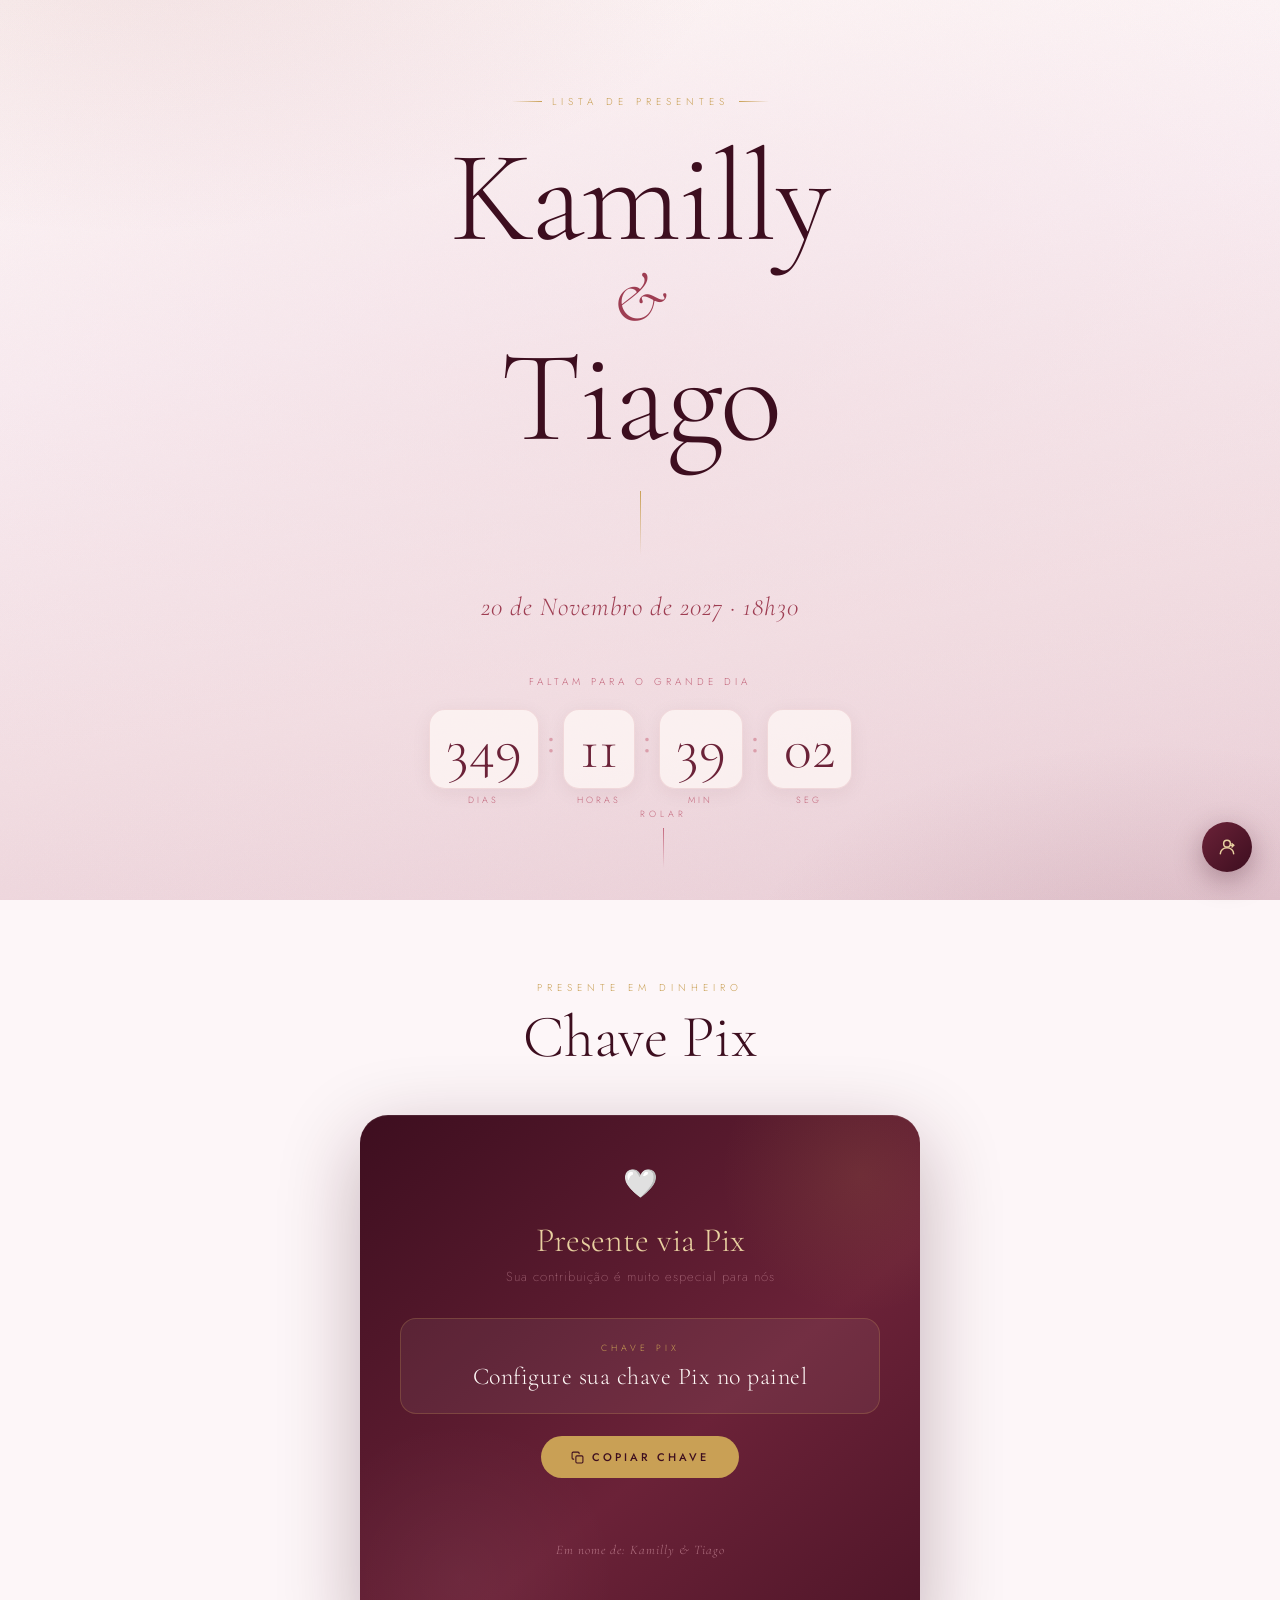
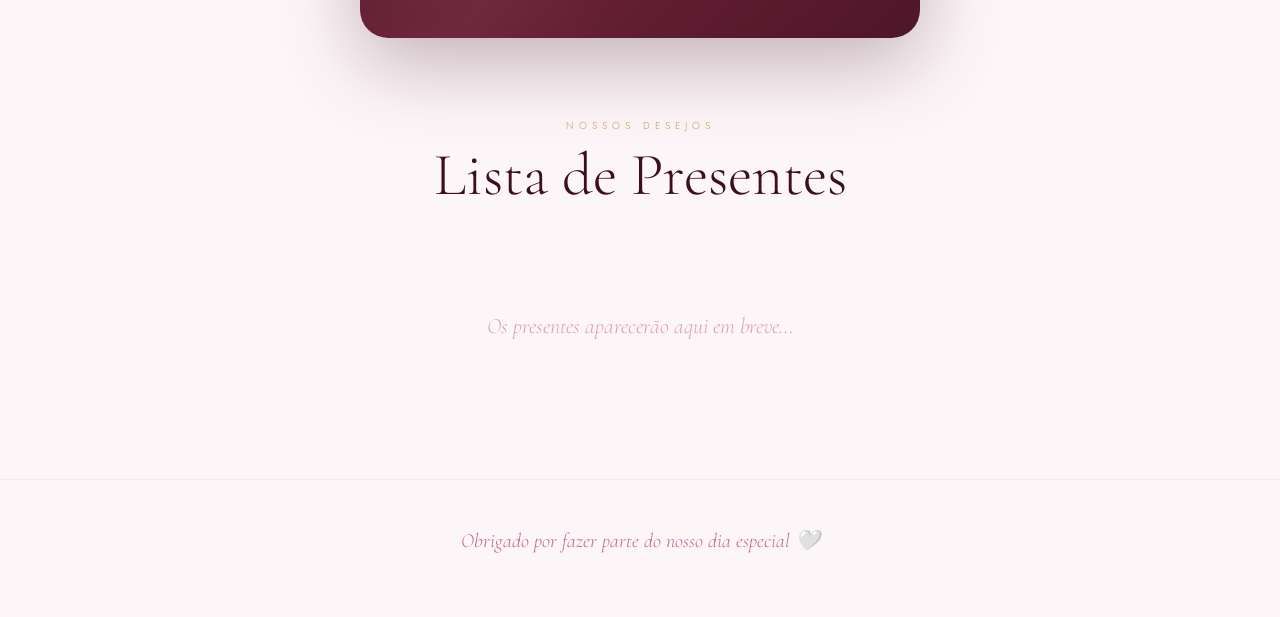
==== index.html @ 67e66468 "Add files via upload" ====
<!DOCTYPE html>
<html lang="pt-BR">
<head>
<meta charset="UTF-8">
<meta name="viewport" content="width=device-width, initial-scale=1.0">
<title>Kamilly & Tiago — Lista de Presentes</title>
<link href="https://fonts.googleapis.com/css2?family=Cormorant+Garamond:ital,wght@0,300;0,400;0,600;1,300;1,400;1,600&family=Jost:wght@200;300;400;500&display=swap" rel="stylesheet">
<style>
  :root {
    --m1: #3d0e1f;
    --m2: #6b2238;
    --m3: #9e3d52;
    --m4: #c4687d;
    --m5: #dda0ad;
    --m6: #f2dde2;
    --m7: #fdf6f8;
    --gold: #c9a055;
    --gold2: #e8d0a0;
    --white: #fff9f7;
  }

  *, *::before, *::after { margin: 0; padding: 0; box-sizing: border-box; }

  html { scroll-behavior: smooth; }

  body {
    font-family: 'Jost', sans-serif;
    background: var(--m7);
    color: var(--m1);
    overflow-x: hidden;
    cursor: default;
  }

  /* ─── BACKGROUND ─── */
  .bg-layer {
    position: fixed; inset: 0; z-index: -3;
    background:
      radial-gradient(ellipse 80% 60% at 10% -10%, rgba(158,61,82,0.13) 0%, transparent 60%),
      radial-gradient(ellipse 60% 50% at 90% 110%, rgba(107,34,56,0.12) 0%, transparent 55%),
      radial-gradient(ellipse 100% 80% at 50% 50%, rgba(242,221,226,0.6) 0%, transparent 80%),
      linear-gradient(170deg, #fff9f7 0%, #faeef3 35%, #f2dde2 70%, #e8ccd5 100%);
  }

  .bg-grain {
    position: fixed; inset: 0; z-index: -2; opacity: 0.025;
    background-image: url("data:image/svg+xml,%3Csvg viewBox='0 0 256 256' xmlns='http://www.w3.org/2000/svg'%3E%3Cfilter id='n'%3E%3CfeTurbulence type='fractalNoise' baseFrequency='0.9' numOctaves='4' stitchTiles='stitch'/%3E%3C/filter%3E%3Crect width='100%25' height='100%25' filter='url(%23n)'/%3E%3C/svg%3E");
    background-size: 200px;
    pointer-events: none;
  }

  /* ─── HERO ─── */
  .hero {
    min-height: 100svh;
    display: flex;
    flex-direction: column;
    align-items: center;
    justify-content: center;
    text-align: center;
    padding: 60px 24px;
    position: relative;
  }

  .hero-badge {
    display: inline-flex;
    align-items: center;
    gap: 10px;
    font-size: 10px;
    letter-spacing: 5px;
    text-transform: uppercase;
    color: var(--gold);
    font-weight: 300;
    margin-bottom: 32px;
    opacity: 0;
    animation: rise 1.2s cubic-bezier(.16,1,.3,1) forwards .2s;
  }

  .hero-badge::before, .hero-badge::after {
    content: '';
    display: block;
    width: 30px; height: 1px;
    background: linear-gradient(90deg, transparent, var(--gold));
  }
  .hero-badge::after { background: linear-gradient(90deg, var(--gold), transparent); }

  .hero-names {
    font-family: 'Cormorant Garamond', serif;
    font-size: clamp(64px, 15vw, 130px);
    font-weight: 300;
    line-height: 0.88;
    color: var(--m1);
    letter-spacing: -2px;
    opacity: 0;
    animation: rise 1.4s cubic-bezier(.16,1,.3,1) forwards .4s;
  }

  .hero-names .amp {
    display: block;
    font-style: italic;
    font-size: 0.55em;
    color: var(--m3);
    letter-spacing: 2px;
    line-height: 1.2;
  }

  .hero-names .n2 {
    display: block;
  }

  .hero-line {
    width: 1px;
    height: 64px;
    background: linear-gradient(180deg, var(--gold), transparent);
    margin: 36px auto;
    opacity: 0;
    animation: rise 1s ease forwards .7s;
  }

  .hero-date-text {
    font-family: 'Cormorant Garamond', serif;
    font-style: italic;
    font-size: clamp(18px, 3vw, 26px);
    color: var(--m3);
    font-weight: 300;
    letter-spacing: 1px;
    opacity: 0;
    animation: rise 1s ease forwards .9s;
  }

  /* ─── COUNTDOWN ─── */
  .countdown-wrap {
    margin-top: 52px;
    opacity: 0;
    animation: rise 1s ease forwards 1.1s;
  }

  .countdown-label {
    font-size: 10px;
    letter-spacing: 4px;
    text-transform: uppercase;
    color: var(--m4);
    font-weight: 300;
    margin-bottom: 20px;
  }

  .countdown {
    display: flex;
    gap: 8px;
    justify-content: center;
    flex-wrap: wrap;
  }

  .cd-unit {
    display: flex;
    flex-direction: column;
    align-items: center;
    gap: 4px;
    min-width: 72px;
  }

  .cd-num {
    font-family: 'Cormorant Garamond', serif;
    font-size: clamp(38px, 7vw, 58px);
    font-weight: 300;
    color: var(--m2);
    line-height: 1;
    background: rgba(255,249,247,0.7);
    border: 1px solid rgba(196,104,125,0.18);
    border-radius: 16px;
    padding: 10px 16px;
    min-width: 72px;
    text-align: center;
    backdrop-filter: blur(8px);
    box-shadow: 0 4px 20px rgba(61,14,31,0.06);
    transition: all 0.4s ease;
  }

  .cd-lbl {
    font-size: 9px;
    letter-spacing: 3px;
    text-transform: uppercase;
    color: var(--m4);
    font-weight: 300;
  }

  .cd-sep {
    font-family: 'Cormorant Garamond', serif;
    font-size: 40px;
    color: var(--m5);
    line-height: 1;
    align-self: flex-start;
    margin-top: 10px;
  }

  .scroll-hint {
    position: absolute;
    bottom: 32px;
    left: 50%;
    transform: translateX(-50%);
    display: flex;
    flex-direction: column;
    align-items: center;
    gap: 8px;
    opacity: 0;
    animation: rise 1s ease forwards 1.6s;
  }

  .scroll-hint span {
    font-size: 9px;
    letter-spacing: 4px;
    text-transform: uppercase;
    color: var(--m4);
    font-weight: 300;
  }

  .scroll-arrow {
    width: 1px; height: 40px;
    background: linear-gradient(180deg, var(--m4), transparent);
    animation: pulse-down 2s ease infinite;
  }

  @keyframes pulse-down {
    0%, 100% { opacity: 0.4; transform: scaleY(1); }
    50% { opacity: 1; transform: scaleY(1.1); }
  }

  /* ─── SECTION ─── */
  .section {
    padding: 80px 20px;
    max-width: 1120px;
    margin: 0 auto;
  }

  .sec-head {
    text-align: center;
    margin-bottom: 48px;
  }

  .sec-eyebrow {
    font-size: 10px;
    letter-spacing: 5px;
    text-transform: uppercase;
    color: var(--gold);
    font-weight: 300;
    margin-bottom: 12px;
  }

  .sec-title {
    font-family: 'Cormorant Garamond', serif;
    font-size: clamp(36px, 6vw, 60px);
    font-weight: 300;
    color: var(--m1);
    line-height: 1;
  }

  /* ─── PIX CARD ─── */
  .pix-wrap { max-width: 560px; margin: 0 auto; }

  .pix-card {
    background: linear-gradient(140deg, var(--m1) 0%, var(--m2) 60%, #4e1528 100%);
    border-radius: 28px;
    padding: 48px 40px;
    text-align: center;
    position: relative;
    overflow: hidden;
    box-shadow: 0 24px 80px rgba(61,14,31,0.3), inset 0 1px 0 rgba(255,255,255,0.08);
  }

  .pix-card::before {
    content: '';
    position: absolute;
    top: -80px; right: -80px;
    width: 280px; height: 280px;
    border-radius: 50%;
    background: radial-gradient(circle, rgba(201,160,85,0.12), transparent 70%);
  }

  .pix-card::after {
    content: '';
    position: absolute;
    bottom: -100px; left: -60px;
    width: 320px; height: 320px;
    border-radius: 50%;
    background: radial-gradient(circle, rgba(255,255,255,0.04), transparent 70%);
  }

  .pix-heart { font-size: 28px; margin-bottom: 16px; position: relative; z-index: 1; }

  .pix-card h3 {
    font-family: 'Cormorant Garamond', serif;
    font-size: 34px;
    font-weight: 300;
    color: var(--gold2);
    margin-bottom: 6px;
    position: relative; z-index: 1;
  }

  .pix-card > p {
    font-size: 13px;
    font-weight: 200;
    color: rgba(221,160,173,0.65);
    letter-spacing: 1px;
    margin-bottom: 32px;
    position: relative; z-index: 1;
  }

  .pix-box {
    background: rgba(255,255,255,0.06);
    border: 1px solid rgba(201,160,85,0.25);
    border-radius: 16px;
    padding: 22px 28px;
    margin-bottom: 22px;
    position: relative; z-index: 1;
  }

  .pix-box-label {
    font-size: 9px;
    letter-spacing: 4px;
    text-transform: uppercase;
    color: var(--gold);
    margin-bottom: 8px;
    display: block;
    font-weight: 300;
  }

  .pix-box-value {
    font-family: 'Cormorant Garamond', serif;
    font-size: 24px;
    color: var(--white);
    font-weight: 300;
    word-break: break-all;
    cursor: pointer;
    letter-spacing: 0.5px;
  }

  .pix-copy {
    display: inline-flex;
    align-items: center;
    gap: 8px;
    background: var(--gold);
    color: var(--m1);
    border: none;
    border-radius: 50px;
    padding: 13px 30px;
    font-family: 'Jost', sans-serif;
    font-size: 11px;
    letter-spacing: 3px;
    text-transform: uppercase;
    font-weight: 500;
    cursor: pointer;
    transition: all 0.3s ease;
    position: relative; z-index: 1;
  }

  .pix-copy:hover {
    background: var(--gold2);
    transform: translateY(-2px);
    box-shadow: 0 10px 30px rgba(201,160,85,0.5);
  }

  .pix-copied {
    font-size: 12px;
    color: rgba(221,160,173,0.7);
    letter-spacing: 1px;
    margin-top: 14px;
    height: 18px;
    position: relative; z-index: 1;
    transition: opacity 0.3s;
  }

  .pix-favored {
    margin-top: 20px;
    font-family: 'Cormorant Garamond', serif;
    font-style: italic;
    font-size: 16px;
    color: rgba(221,160,173,0.45);
    position: relative; z-index: 1;
  }

  /* ─── GIFT GRID ─── */
  .gifts-grid {
    display: grid;
    grid-template-columns: repeat(auto-fill, minmax(300px, 1fr));
    gap: 20px;
  }

  .gift-card {
    background: rgba(253,246,248,0.88);
    border: 1px solid rgba(196,104,125,0.14);
    border-radius: 22px;
    overflow: hidden;
    transition: transform 0.35s cubic-bezier(.16,1,.3,1), box-shadow 0.35s ease;
    backdrop-filter: blur(12px);
    box-shadow: 0 2px 16px rgba(61,14,31,0.05);
    animation: rise 0.6s cubic-bezier(.16,1,.3,1) both;
  }

  .gift-card:hover {
    transform: translateY(-8px) scale(1.01);
    box-shadow: 0 24px 56px rgba(61,14,31,0.13);
  }

  /* ─── GIFT IMAGE ─── */
  .gift-img-wrap {
    width: 100%;
    aspect-ratio: 4/3;
    overflow: hidden;
    background: linear-gradient(135deg, var(--m6) 0%, #eedde3 100%);
    position: relative;
  }

  .gift-img-wrap img {
    width: 100%;
    height: 100%;
    object-fit: cover;
    transition: transform 0.6s cubic-bezier(.16,1,.3,1);
    display: block;
  }

  .gift-card:hover .gift-img-wrap img {
    transform: scale(1.06);
  }

  .gift-img-placeholder {
    width: 100%;
    height: 100%;
    display: flex;
    flex-direction: column;
    align-items: center;
    justify-content: center;
    gap: 8px;
  }

  .gift-img-placeholder svg {
    width: 36px; height: 36px;
    stroke: rgba(196,104,125,0.35);
    fill: none;
    stroke-width: 1.2;
    stroke-linecap: round;
    stroke-linejoin: round;
  }

  .gift-img-placeholder span {
    font-size: 10px;
    letter-spacing: 2px;
    text-transform: uppercase;
    color: rgba(196,104,125,0.35);
    font-weight: 300;
  }

  .gift-inner { padding: 22px 24px 20px; }

  .gift-cat {
    font-size: 9px;
    letter-spacing: 4px;
    text-transform: uppercase;
    color: var(--m4);
    font-weight: 300;
    margin-bottom: 8px;
  }

  .gift-name {
    font-family: 'Cormorant Garamond', serif;
    font-size: 24px;
    font-weight: 400;
    color: var(--m1);
    line-height: 1.15;
    margin-bottom: 8px;
  }

  .gift-desc {
    font-size: 13px;
    font-weight: 200;
    color: var(--m3);
    line-height: 1.65;
    margin-bottom: 18px;
  }

  .gift-foot {
    display: flex;
    align-items: center;
    justify-content: flex-end;
    gap: 10px;
    padding-top: 16px;
    border-top: 1px solid rgba(196,104,125,0.1);
  }

  .gift-actions { display: flex; gap: 8px; align-items: center; }

  .btn-link {
    display: inline-flex;
    align-items: center;
    gap: 6px;
    background: linear-gradient(135deg, var(--m2), var(--m1));
    color: var(--white);
    text-decoration: none;
    border-radius: 50px;
    padding: 10px 20px;
    font-size: 10px;
    letter-spacing: 2px;
    text-transform: uppercase;
    font-weight: 300;
    transition: all 0.3s ease;
  }

  .btn-link:hover {
    background: linear-gradient(135deg, var(--m3), var(--m2));
    transform: translateX(2px);
    box-shadow: 0 6px 20px rgba(61,14,31,0.2);
  }

  .btn-link svg { width: 11px; height: 11px; stroke: currentColor; fill: none; stroke-width: 2; stroke-linecap: round; stroke-linejoin: round; }

  /* ─── IMAGE UPLOAD IN ADMIN ─── */
  .img-upload-area {
    border: 2px dashed rgba(196,104,125,0.3);
    border-radius: 16px;
    padding: 28px 20px;
    text-align: center;
    cursor: pointer;
    transition: all 0.3s ease;
    background: rgba(255,255,255,0.5);
    position: relative;
    overflow: hidden;
  }

  .img-upload-area:hover {
    border-color: var(--m3);
    background: rgba(255,255,255,0.8);
  }

  .img-upload-area.has-img {
    padding: 0;
    border-style: solid;
    border-color: rgba(196,104,125,0.2);
  }

  .img-upload-area.has-img img {
    width: 100%;
    height: 180px;
    object-fit: cover;
    border-radius: 14px;
    display: block;
  }

  .img-upload-overlay {
    position: absolute;
    inset: 0;
    background: rgba(61,14,31,0.5);
    display: flex;
    align-items: center;
    justify-content: center;
    opacity: 0;
    transition: opacity 0.3s;
    border-radius: 14px;
  }

  .img-upload-area.has-img:hover .img-upload-overlay { opacity: 1; }

  .img-upload-overlay span {
    font-size: 11px;
    letter-spacing: 2px;
    text-transform: uppercase;
    color: var(--white);
    font-weight: 300;
  }

  .img-upload-icon svg {
    width: 28px; height: 28px;
    stroke: rgba(196,104,125,0.5);
    fill: none;
    stroke-width: 1.5;
    stroke-linecap: round;
    stroke-linejoin: round;
    margin-bottom: 8px;
  }

  .img-upload-text {
    font-size: 12px;
    color: var(--m4);
    font-weight: 200;
    letter-spacing: 1px;
  }

  .img-upload-hint {
    font-size: 10px;
    color: var(--m5);
    margin-top: 4px;
    font-weight: 200;
  }

  #f-img-input { display: none; }

  /* ─── ADMIN PANEL ─── */
  .admin-trigger {
    position: fixed;
    bottom: 28px; right: 28px;
    width: 50px; height: 50px;
    border-radius: 50%;
    background: linear-gradient(135deg, var(--m2), var(--m1));
    border: none;
    cursor: pointer;
    box-shadow: 0 8px 28px rgba(61,14,31,0.35);
    display: flex; align-items: center; justify-content: center;
    transition: all 0.3s ease;
    z-index: 100;
  }

  .admin-trigger:hover {
    transform: scale(1.1) rotate(15deg);
    box-shadow: 0 12px 36px rgba(61,14,31,0.45);
  }

  .admin-trigger svg { width: 20px; height: 20px; stroke: var(--gold2); fill: none; stroke-width: 1.8; stroke-linecap: round; stroke-linejoin: round; }

  /* ─── MODAL ─── */
  .modal-overlay {
    display: none;
    position: fixed; inset: 0;
    background: rgba(61,14,31,0.6);
    backdrop-filter: blur(8px);
    z-index: 200;
    align-items: center;
    justify-content: center;
    padding: 20px;
  }

  .modal-overlay.open { display: flex; }

  .modal {
    background: var(--m7);
    border-radius: 28px;
    padding: 44px 40px;
    width: 100%;
    max-width: 560px;
    max-height: 90svh;
    overflow-y: auto;
    position: relative;
    box-shadow: 0 40px 100px rgba(61,14,31,0.4);
    animation: popIn 0.4s cubic-bezier(.16,1,.3,1) forwards;
  }

  @keyframes popIn {
    from { opacity: 0; transform: scale(0.9) translateY(20px); }
    to   { opacity: 1; transform: scale(1) translateY(0); }
  }

  .modal-close {
    position: absolute;
    top: 20px; right: 20px;
    background: none;
    border: 1px solid rgba(196,104,125,0.2);
    border-radius: 50%;
    width: 36px; height: 36px;
    display: flex; align-items: center; justify-content: center;
    cursor: pointer;
    color: var(--m3);
    font-size: 18px;
    transition: all 0.2s;
  }

  .modal-close:hover { background: rgba(196,104,125,0.08); border-color: var(--m3); }

  .modal h3 {
    font-family: 'Cormorant Garamond', serif;
    font-size: 30px;
    font-weight: 300;
    color: var(--m1);
    margin-bottom: 6px;
  }

  .modal-sub {
    font-size: 12px;
    font-weight: 200;
    color: var(--m4);
    letter-spacing: 1px;
    margin-bottom: 32px;
  }

  /* form fields */
  .field { display: flex; flex-direction: column; gap: 6px; margin-bottom: 16px; }

  .field label {
    font-size: 9px;
    letter-spacing: 4px;
    text-transform: uppercase;
    color: var(--m4);
    font-weight: 300;
  }

  .field input, .field textarea, .field select {
    background: rgba(255,255,255,0.75);
    border: 1px solid rgba(196,104,125,0.22);
    border-radius: 14px;
    padding: 13px 18px;
    font-family: 'Jost', sans-serif;
    font-size: 14px;
    font-weight: 200;
    color: var(--m1);
    outline: none;
    transition: all 0.3s;
    width: 100%;
  }

  .field input:focus, .field textarea:focus {
    border-color: var(--m3);
    box-shadow: 0 0 0 3px rgba(158,61,82,0.08);
    background: white;
  }

  .field textarea { resize: vertical; min-height: 80px; }

  .field-row { display: grid; grid-template-columns: 1fr 1fr; gap: 14px; }

  .btn-primary {
    width: 100%;
    background: linear-gradient(135deg, var(--m2), var(--m1));
    color: var(--white);
    border: none;
    border-radius: 50px;
    padding: 16px 32px;
    font-family: 'Jost', sans-serif;
    font-size: 11px;
    letter-spacing: 3px;
    text-transform: uppercase;
    font-weight: 400;
    cursor: pointer;
    transition: all 0.3s ease;
    margin-top: 8px;
  }

  .btn-primary:hover {
    background: linear-gradient(135deg, var(--m3), var(--m2));
    transform: translateY(-2px);
    box-shadow: 0 12px 32px rgba(61,14,31,0.28);
  }

  .btn-secondary {
    width: 100%;
    background: transparent;
    color: var(--m3);
    border: 1px solid rgba(196,104,125,0.3);
    border-radius: 50px;
    padding: 14px 32px;
    font-family: 'Jost', sans-serif;
    font-size: 11px;
    letter-spacing: 3px;
    text-transform: uppercase;
    font-weight: 300;
    cursor: pointer;
    transition: all 0.3s;
    margin-top: 8px;
  }

  .btn-secondary:hover { background: rgba(196,104,125,0.06); border-color: var(--m3); }

  .divider {
    height: 1px;
    background: linear-gradient(90deg, transparent, rgba(196,104,125,0.2), transparent);
    margin: 28px 0;
  }

  /* ─── GIFT LIST IN ADMIN ─── */
  .admin-gift-item {
    display: flex;
    align-items: center;
    justify-content: space-between;
    padding: 14px 18px;
    background: rgba(255,255,255,0.6);
    border: 1px solid rgba(196,104,125,0.12);
    border-radius: 14px;
    margin-bottom: 10px;
    gap: 12px;
  }

  .admin-gift-name {
    font-family: 'Cormorant Garamond', serif;
    font-size: 18px;
    font-weight: 400;
    color: var(--m1);
    flex: 1;
  }

  .btn-del {
    background: none;
    border: 1px solid rgba(196,104,125,0.2);
    border-radius: 50px;
    padding: 6px 14px;
    font-size: 11px;
    color: var(--m4);
    cursor: pointer;
    letter-spacing: 1px;
    transition: all 0.2s;
    flex-shrink: 0;
  }

  .btn-del:hover { background: rgba(196,104,125,0.08); border-color: var(--m3); color: var(--m2); }

  /* ─── EMPTY ─── */
  .empty {
    text-align: center;
    padding: 60px 20px;
    grid-column: 1/-1;
  }

  .empty p {
    font-family: 'Cormorant Garamond', serif;
    font-style: italic;
    font-size: 22px;
    color: var(--m5);
    font-weight: 300;
  }

  /* ─── TABS ─── */
  .tabs { display: flex; gap: 8px; margin-bottom: 28px; flex-wrap: wrap; }

  .tab {
    padding: 8px 18px;
    border-radius: 50px;
    border: 1px solid rgba(196,104,125,0.22);
    background: none;
    font-family: 'Jost', sans-serif;
    font-size: 11px;
    letter-spacing: 2px;
    text-transform: uppercase;
    color: var(--m3);
    cursor: pointer;
    font-weight: 300;
    transition: all 0.25s;
  }

  .tab.active, .tab:hover {
    background: linear-gradient(135deg, var(--m2), var(--m1));
    color: var(--white);
    border-color: transparent;
  }

  /* ─── PASSWORD ─── */
  .pw-error { color: #c0392b; font-size: 12px; margin-top: 8px; display: none; }

  /* ─── STATUS MESSAGE ─── */
  .status-bar {
    position: fixed;
    bottom: 90px; right: 28px;
    background: var(--m1);
    color: var(--gold2);
    border-radius: 50px;
    padding: 12px 22px;
    font-size: 12px;
    letter-spacing: 1px;
    opacity: 0;
    transform: translateY(10px);
    transition: all 0.4s ease;
    z-index: 300;
    pointer-events: none;
  }

  .status-bar.show { opacity: 1; transform: translateY(0); }

  /* ─── FOOTER ─── */
  footer {
    text-align: center;
    padding: 48px 24px 64px;
    border-top: 1px solid rgba(196,104,125,0.1);
  }

  footer p {
    font-family: 'Cormorant Garamond', serif;
    font-style: italic;
    font-size: 20px;
    color: var(--m4);
    font-weight: 300;
  }

  /* ─── ANIMATIONS ─── */
  @keyframes rise {
    from { opacity: 0; transform: translateY(28px); }
    to   { opacity: 1; transform: translateY(0); }
  }

  /* ─── RESPONSIVE ─── */
  @media (max-width: 600px) {
    .modal { padding: 32px 24px; }
    .field-row { grid-template-columns: 1fr; }
    .pix-card { padding: 36px 24px; }
    .countdown { gap: 4px; }
    .cd-num { min-width: 62px; font-size: 36px; padding: 8px 12px; }
  }

  /* Scrollbar */
  .modal::-webkit-scrollbar { width: 4px; }
  .modal::-webkit-scrollbar-track { background: transparent; }
  .modal::-webkit-scrollbar-thumb { background: rgba(196,104,125,0.3); border-radius: 4px; }
</style>
</head>
<body>

<div class="bg-layer"></div>
<div class="bg-grain"></div>

<!-- ─── HERO ─── -->
<section class="hero">
  <div class="hero-badge">Lista de Presentes</div>

  <h1 class="hero-names">
    Kamilly
    <span class="amp">&amp;</span>
    <span class="n2">Tiago</span>
  </h1>

  <div class="hero-line"></div>
  <p class="hero-date-text">20 de Novembro de 2027 · 18h30</p>

  <div class="countdown-wrap">
    <p class="countdown-label">Faltam para o grande dia</p>
    <div class="countdown">
      <div class="cd-unit">
        <div class="cd-num" id="cd-d">000</div>
        <span class="cd-lbl">dias</span>
      </div>
      <span class="cd-sep">:</span>
      <div class="cd-unit">
        <div class="cd-num" id="cd-h">00</div>
        <span class="cd-lbl">horas</span>
      </div>
      <span class="cd-sep">:</span>
      <div class="cd-unit">
        <div class="cd-num" id="cd-m">00</div>
        <span class="cd-lbl">min</span>
      </div>
      <span class="cd-sep">:</span>
      <div class="cd-unit">
        <div class="cd-num" id="cd-s">00</div>
        <span class="cd-lbl">seg</span>
      </div>
    </div>
  </div>

  <div class="scroll-hint">
    <span>Rolar</span>
    <div class="scroll-arrow"></div>
  </div>
</section>

<!-- ─── PIX ─── -->
<div class="section">
  <div class="sec-head">
    <p class="sec-eyebrow">Presente em dinheiro</p>
    <h2 class="sec-title">Chave Pix</h2>
  </div>
  <div class="pix-wrap">
    <div class="pix-card">
      <div class="pix-heart">🤍</div>
      <h3>Presente via Pix</h3>
      <p>Sua contribuição é muito especial para nós</p>
      <div class="pix-box">
        <span class="pix-box-label">Chave Pix</span>
        <div class="pix-box-value" id="pix-key-display">—</div>
      </div>
      <button class="pix-copy" onclick="copyPix()">
        <svg viewBox="0 0 24 24" width="13" height="13" stroke="currentColor" fill="none" stroke-width="2" stroke-linecap="round" stroke-linejoin="round"><rect x="9" y="9" width="13" height="13" rx="2"/><path d="M5 15H4a2 2 0 0 1-2-2V4a2 2 0 0 1 2-2h9a2 2 0 0 1 2 2v1"/></svg>
        Copiar chave
      </button>
      <p class="pix-copied" id="pix-copied"></p>
      <p class="pix-favored" id="pix-name-display"></p>
    </div>
  </div>
</div>

<!-- ─── GIFTS ─── -->
<div class="section" style="padding-top: 0;">
  <div class="sec-head">
    <p class="sec-eyebrow">Nossos desejos</p>
    <h2 class="sec-title">Lista de Presentes</h2>
  </div>
  <div class="gifts-grid" id="gifts-grid">
    <div class="empty" id="empty-state">
      <p>Os presentes aparecerão aqui em breve…</p>
    </div>
  </div>
</div>

<footer>
  <p>Obrigado por fazer parte do nosso dia especial 🤍</p>
</footer>

<!-- ─── ADMIN BUTTON ─── -->
<button class="admin-trigger" onclick="openAdminGate()" title="Área restrita">
  <svg viewBox="0 0 24 24"><circle cx="12" cy="8" r="4"/><path d="M4 20c0-4 3.6-7 8-7s8 3 8 7"/><path d="M18 8l2 2-2 2"/><path d="M20 10h-4"/></svg>
</button>

<div class="status-bar" id="status-bar"></div>

<!-- ─── PASSWORD MODAL ─── -->
<div class="modal-overlay" id="pw-modal">
  <div class="modal" style="max-width:380px;">
    <button class="modal-close" onclick="closeModal('pw-modal')">×</button>
    <h3>Área Restrita</h3>
    <p class="modal-sub">Apenas os noivos podem editar</p>
    <div class="field">
      <label>Senha</label>
      <input type="password" id="pw-input" placeholder="Digite a senha" onkeydown="if(event.key==='Enter')checkPw()">
      <p class="pw-error" id="pw-error">Senha incorreta. Tente novamente.</p>
    </div>
    <button class="btn-primary" onclick="checkPw()">Entrar</button>
  </div>
</div>

<!-- ─── ADMIN MODAL ─── -->
<div class="modal-overlay" id="admin-modal">
  <div class="modal">
    <button class="modal-close" onclick="closeModal('admin-modal')">×</button>
    <h3>Painel dos Noivos</h3>
    <p class="modal-sub">Gerencie presentes e dados Pix</p>

    <div class="tabs">
      <button class="tab active" onclick="switchTab('tab-add', this)">+ Adicionar presente</button>
      <button class="tab" onclick="switchTab('tab-list', this)">Lista</button>
      <button class="tab" onclick="switchTab('tab-pix', this)">Pix</button>
      <button class="tab" onclick="switchTab('tab-pw', this)">Senha</button>
    </div>

    <!-- ADD -->
    <div id="tab-add">
      <div class="field">
        <label>Foto do presente</label>
        <div class="img-upload-area" id="img-upload-area" onclick="document.getElementById('f-img-input').click()">
          <div id="img-placeholder">
            <div class="img-upload-icon">
              <svg viewBox="0 0 24 24"><rect x="3" y="3" width="18" height="18" rx="3"/><circle cx="8.5" cy="8.5" r="1.5"/><polyline points="21 15 16 10 5 21"/></svg>
            </div>
            <p class="img-upload-text">Clique para adicionar foto</p>
            <p class="img-upload-hint">JPG, PNG — até 2MB</p>
          </div>
          <img id="img-preview" style="display:none;" alt="Preview">
          <div class="img-upload-overlay"><span>Trocar foto</span></div>
        </div>
        <input type="file" id="f-img-input" accept="image/*" onchange="handleImgUpload(event)">
      </div>
      <div class="field-row">
        <div class="field">
          <label>Nome do presente *</label>
          <input type="text" id="f-name" placeholder="Ex: Jogo de Panelas">
        </div>
        <div class="field">
          <label>Categoria</label>
          <input type="text" id="f-cat" placeholder="Ex: Cozinha">
        </div>
      </div>
      <div class="field">
        <label>Descrição</label>
        <textarea id="f-desc" placeholder="Breve descrição…"></textarea>
      </div>
      <div class="field">
        <label>Link da loja</label>
        <input type="url" id="f-link" placeholder="https://…">
      </div>
      <button class="btn-primary" onclick="addGift()">Adicionar à lista</button>
    </div>

    <!-- LIST -->
    <div id="tab-list" style="display:none;">
      <div id="admin-gift-list"></div>
    </div>

    <!-- PIX -->
    <div id="tab-pix" style="display:none;">
      <div class="field">
        <label>Chave Pix</label>
        <input type="text" id="p-key" placeholder="CPF, e-mail, telefone ou chave aleatória">
      </div>
      <div class="field">
        <label>Nome do favorecido</label>
        <input type="text" id="p-name" placeholder="Ex: Kamilly e Tiago">
      </div>
      <button class="btn-primary" onclick="savePix()">Salvar Pix</button>
    </div>

    <!-- CHANGE PASSWORD -->
    <div id="tab-pw" style="display:none;">
      <div class="field">
        <label>Nova senha</label>
        <input type="password" id="pw-new" placeholder="Mínimo 4 caracteres">
      </div>
      <div class="field">
        <label>Confirmar senha</label>
        <input type="password" id="pw-confirm" placeholder="Repita a senha">
      </div>
      <button class="btn-primary" onclick="changePw()">Alterar senha</button>
    </div>
  </div>
</div>

<script>
// ──────────────────────────────────────────
//  STORAGE KEYS
// ──────────────────────────────────────────
const KEYS = {
  gifts: 'kt_gifts',
  pix:   'kt_pix',
  pw:    'kt_pw'
};

// ──────────────────────────────────────────
//  STATE
// ──────────────────────────────────────────
let gifts = [];
let pixData = { key: '', name: '' };
const DEFAULT_PW = 'kamilly2027';

function getStoredPw() {
  return localStorage.getItem(KEYS.pw) || DEFAULT_PW;
}

// ──────────────────────────────────────────
//  CLOUD STORAGE (Anthropic Artifacts API)
// ──────────────────────────────────────────
async function cloudGet(key) {
  try {
    const result = await window.storage.get(key, true);
    return result ? JSON.parse(result.value) : null;
  } catch { return null; }
}

async function cloudSet(key, value) {
  try {
    await window.storage.set(key, JSON.stringify(value), true);
  } catch (e) { console.warn('Storage error', e); }
}

// ──────────────────────────────────────────
//  INIT
// ──────────────────────────────────────────
async function init() {
  // Load from shared cloud storage
  const cloudGifts = await cloudGet(KEYS.gifts);
  const cloudPix   = await cloudGet(KEYS.pix);

  gifts   = cloudGifts || [];
  pixData = cloudPix   || { key: 'Configure sua chave Pix no painel', name: 'Kamilly & Tiago' };

  renderGifts();
  renderPix();
  startCountdown();
}

// ──────────────────────────────────────────
//  RENDER GIFTS
// ──────────────────────────────────────────
function renderGifts() {
  const grid  = document.getElementById('gifts-grid');
  const empty = document.getElementById('empty-state');

  // Remove old cards (keep empty state el)
  [...grid.children].forEach(c => { if (c !== empty) c.remove(); });

  if (gifts.length === 0) {
    empty.style.display = 'block';
    return;
  }
  empty.style.display = 'none';

  gifts.forEach((g, i) => {
    const card = document.createElement('div');
    card.className = 'gift-card';
    card.style.animationDelay = (i * 0.07) + 's';

    const imgHtml = g.img
      ? `<div class="gift-img-wrap"><img src="${g.img}" alt="${esc(g.name)}" loading="lazy"></div>`
      : `<div class="gift-img-wrap"><div class="gift-img-placeholder">
          <svg viewBox="0 0 24 24"><rect x="3" y="3" width="18" height="18" rx="3"/><circle cx="8.5" cy="8.5" r="1.5"/><polyline points="21 15 16 10 5 21"/></svg>
          <span>Sem foto</span>
        </div></div>`;

    card.innerHTML = `
      ${imgHtml}
      <div class="gift-inner">
        ${g.cat ? `<p class="gift-cat">${esc(g.cat)}</p>` : ''}
        <h3 class="gift-name">${esc(g.name)}</h3>
        ${g.desc ? `<p class="gift-desc">${esc(g.desc)}</p>` : ''}
        <div class="gift-foot">
          <div class="gift-actions">
            ${g.link ? `<a href="${esc(g.link)}" target="_blank" rel="noopener" class="btn-link">
              Ver presente
              <svg viewBox="0 0 24 24"><path d="M18 13v6a2 2 0 0 1-2 2H5a2 2 0 0 1-2-2V8a2 2 0 0 1 2-2h6"/><polyline points="15 3 21 3 21 9"/><line x1="10" y1="14" x2="21" y2="3"/></svg>
            </a>` : ''}
          </div>
        </div>
      </div>`;
    grid.appendChild(card);
  });
}

// ──────────────────────────────────────────
//  RENDER PIX
// ──────────────────────────────────────────
function renderPix() {
  document.getElementById('pix-key-display').textContent = pixData.key || '—';
  document.getElementById('pix-name-display').textContent = pixData.name ? 'Em nome de: ' + pixData.name : '';
}

// ──────────────────────────────────────────
//  COPY PIX
// ──────────────────────────────────────────
function copyPix() {
  if (!pixData.key || pixData.key === '—') return;
  navigator.clipboard.writeText(pixData.key).then(() => {
    const el = document.getElementById('pix-copied');
    el.textContent = '✓ Chave copiada!';
    setTimeout(() => el.textContent = '', 2800);
  });
}

// ──────────────────────────────────────────
//  COUNTDOWN
// ──────────────────────────────────────────
function startCountdown() {
  const target = new Date('2027-11-20T18:30:00');

  function tick() {
    const now  = new Date();
    const diff = target - now;

    if (diff <= 0) {
      document.getElementById('cd-d').textContent = '000';
      document.getElementById('cd-h').textContent = '00';
      document.getElementById('cd-m').textContent = '00';
      document.getElementById('cd-s').textContent = '00';
      return;
    }

    const d = Math.floor(diff / 86400000);
    const h = Math.floor((diff % 86400000) / 3600000);
    const m = Math.floor((diff % 3600000)  / 60000);
    const s = Math.floor((diff % 60000)    / 1000);

    document.getElementById('cd-d').textContent = String(d).padStart(3, '0');
    document.getElementById('cd-h').textContent = String(h).padStart(2, '0');
    document.getElementById('cd-m').textContent = String(m).padStart(2, '0');
    document.getElementById('cd-s').textContent = String(s).padStart(2, '0');
  }

  tick();
  setInterval(tick, 1000);
}

// ──────────────────────────────────────────
//  ADD GIFT
// ──────────────────────────────────────────
let pendingImg = null;

function handleImgUpload(e) {
  const file = e.target.files[0];
  if (!file) return;
  if (file.size > 2 * 1024 * 1024) { showStatus('Imagem muito grande (máx 2MB)'); return; }

  const reader = new FileReader();
  reader.onload = ev => {
    pendingImg = ev.target.result;
    const area = document.getElementById('img-upload-area');
    const preview = document.getElementById('img-preview');
    const placeholder = document.getElementById('img-placeholder');
    preview.src = pendingImg;
    preview.style.display = 'block';
    placeholder.style.display = 'none';
    area.classList.add('has-img');
  };
  reader.readAsDataURL(file);
}

async function addGift() {
  const name = document.getElementById('f-name').value.trim();
  if (!name) { document.getElementById('f-name').focus(); return; }

  gifts.push({
    name,
    cat:  document.getElementById('f-cat').value.trim(),
    desc: document.getElementById('f-desc').value.trim(),
    link: document.getElementById('f-link').value.trim(),
    img:  pendingImg || null,
  });

  await cloudSet(KEYS.gifts, gifts);

  // Reset form
  ['f-name','f-cat','f-desc','f-link'].forEach(id => document.getElementById(id).value = '');
  pendingImg = null;
  document.getElementById('img-preview').style.display = 'none';
  document.getElementById('img-placeholder').style.display = 'block';
  document.getElementById('img-upload-area').classList.remove('has-img');
  document.getElementById('f-img-input').value = '';

  renderGifts();
  renderAdminList();
  showStatus('✓ Presente adicionado!');
}

// ──────────────────────────────────────────
//  REMOVE GIFT
// ──────────────────────────────────────────
async function removeGift(i) {
  gifts.splice(i, 1);
  await cloudSet(KEYS.gifts, gifts);
  renderGifts();
  renderAdminList();
  showStatus('Presente removido');
}

// ──────────────────────────────────────────
//  SAVE PIX
// ──────────────────────────────────────────
async function savePix() {
  pixData.key  = document.getElementById('p-key').value.trim()  || pixData.key;
  pixData.name = document.getElementById('p-name').value.trim() || pixData.name;
  await cloudSet(KEYS.pix, pixData);
  renderPix();
  showStatus('✓ Pix salvo!');
}

// ──────────────────────────────────────────
//  ADMIN LIST
// ──────────────────────────────────────────
function renderAdminList() {
  const el = document.getElementById('admin-gift-list');
  if (gifts.length === 0) {
    el.innerHTML = '<p style="font-family:Cormorant Garamond,serif;font-style:italic;font-size:18px;color:var(--m5);text-align:center;padding:24px 0;">Nenhum presente ainda</p>';
    return;
  }
  el.innerHTML = gifts.map((g, i) => `
    <div class="admin-gift-item">
      <span class="admin-gift-name">${esc(g.name)}</span>
      <button class="btn-del" onclick="removeGift(${i})">Remover</button>
    </div>`).join('');
}

// ──────────────────────────────────────────
//  CHANGE PASSWORD
// ──────────────────────────────────────────
function changePw() {
  const n  = document.getElementById('pw-new').value;
  const c  = document.getElementById('pw-confirm').value;
  if (n.length < 4) { showStatus('Senha muito curta'); return; }
  if (n !== c) { showStatus('As senhas não coincidem'); return; }
  localStorage.setItem(KEYS.pw, n);
  document.getElementById('pw-new').value = '';
  document.getElementById('pw-confirm').value = '';
  showStatus('✓ Senha alterada!');
}

// ──────────────────────────────────────────
//  AUTH
// ──────────────────────────────────────────
function openAdminGate() {
  openModal('pw-modal');
  setTimeout(() => document.getElementById('pw-input').focus(), 200);
}

function checkPw() {
  const val = document.getElementById('pw-input').value;
  const err = document.getElementById('pw-error');
  if (val === getStoredPw()) {
    err.style.display = 'none';
    document.getElementById('pw-input').value = '';
    closeModal('pw-modal');
    openModal('admin-modal');
    renderAdminList();
    // pre-fill pix
    document.getElementById('p-key').value  = pixData.key;
    document.getElementById('p-name').value = pixData.name;
  } else {
    err.style.display = 'block';
    document.getElementById('pw-input').select();
  }
}

// ──────────────────────────────────────────
//  TABS
// ──────────────────────────────────────────
function switchTab(id, btn) {
  ['tab-add','tab-list','tab-pix','tab-pw'].forEach(t => {
    document.getElementById(t).style.display = t === id ? 'block' : 'none';
  });
  document.querySelectorAll('.tab').forEach(b => b.classList.remove('active'));
  btn.classList.add('active');
}

// ──────────────────────────────────────────
//  MODAL HELPERS
// ──────────────────────────────────────────
function openModal(id)  { document.getElementById(id).classList.add('open'); }
function closeModal(id) {
  document.getElementById(id).classList.remove('open');
  if (id === 'pw-modal') document.getElementById('pw-error').style.display = 'none';
}

// Close on overlay click
document.querySelectorAll('.modal-overlay').forEach(overlay => {
  overlay.addEventListener('click', e => {
    if (e.target === overlay) closeModal(overlay.id);
  });
});

// ──────────────────────────────────────────
//  STATUS BAR
// ──────────────────────────────────────────
let statusTimer;
function showStatus(msg) {
  const el = document.getElementById('status-bar');
  el.textContent = msg;
  el.classList.add('show');
  clearTimeout(statusTimer);
  statusTimer = setTimeout(() => el.classList.remove('show'), 2800);
}

// ──────────────────────────────────────────
//  UTILS
// ──────────────────────────────────────────
function esc(str) {
  return String(str).replace(/&/g,'&amp;').replace(/</g,'&lt;').replace(/>/g,'&gt;').replace(/"/g,'&quot;');
}

// ──────────────────────────────────────────
//  START
// ──────────────────────────────────────────
init();
</script>
</body>
</html>
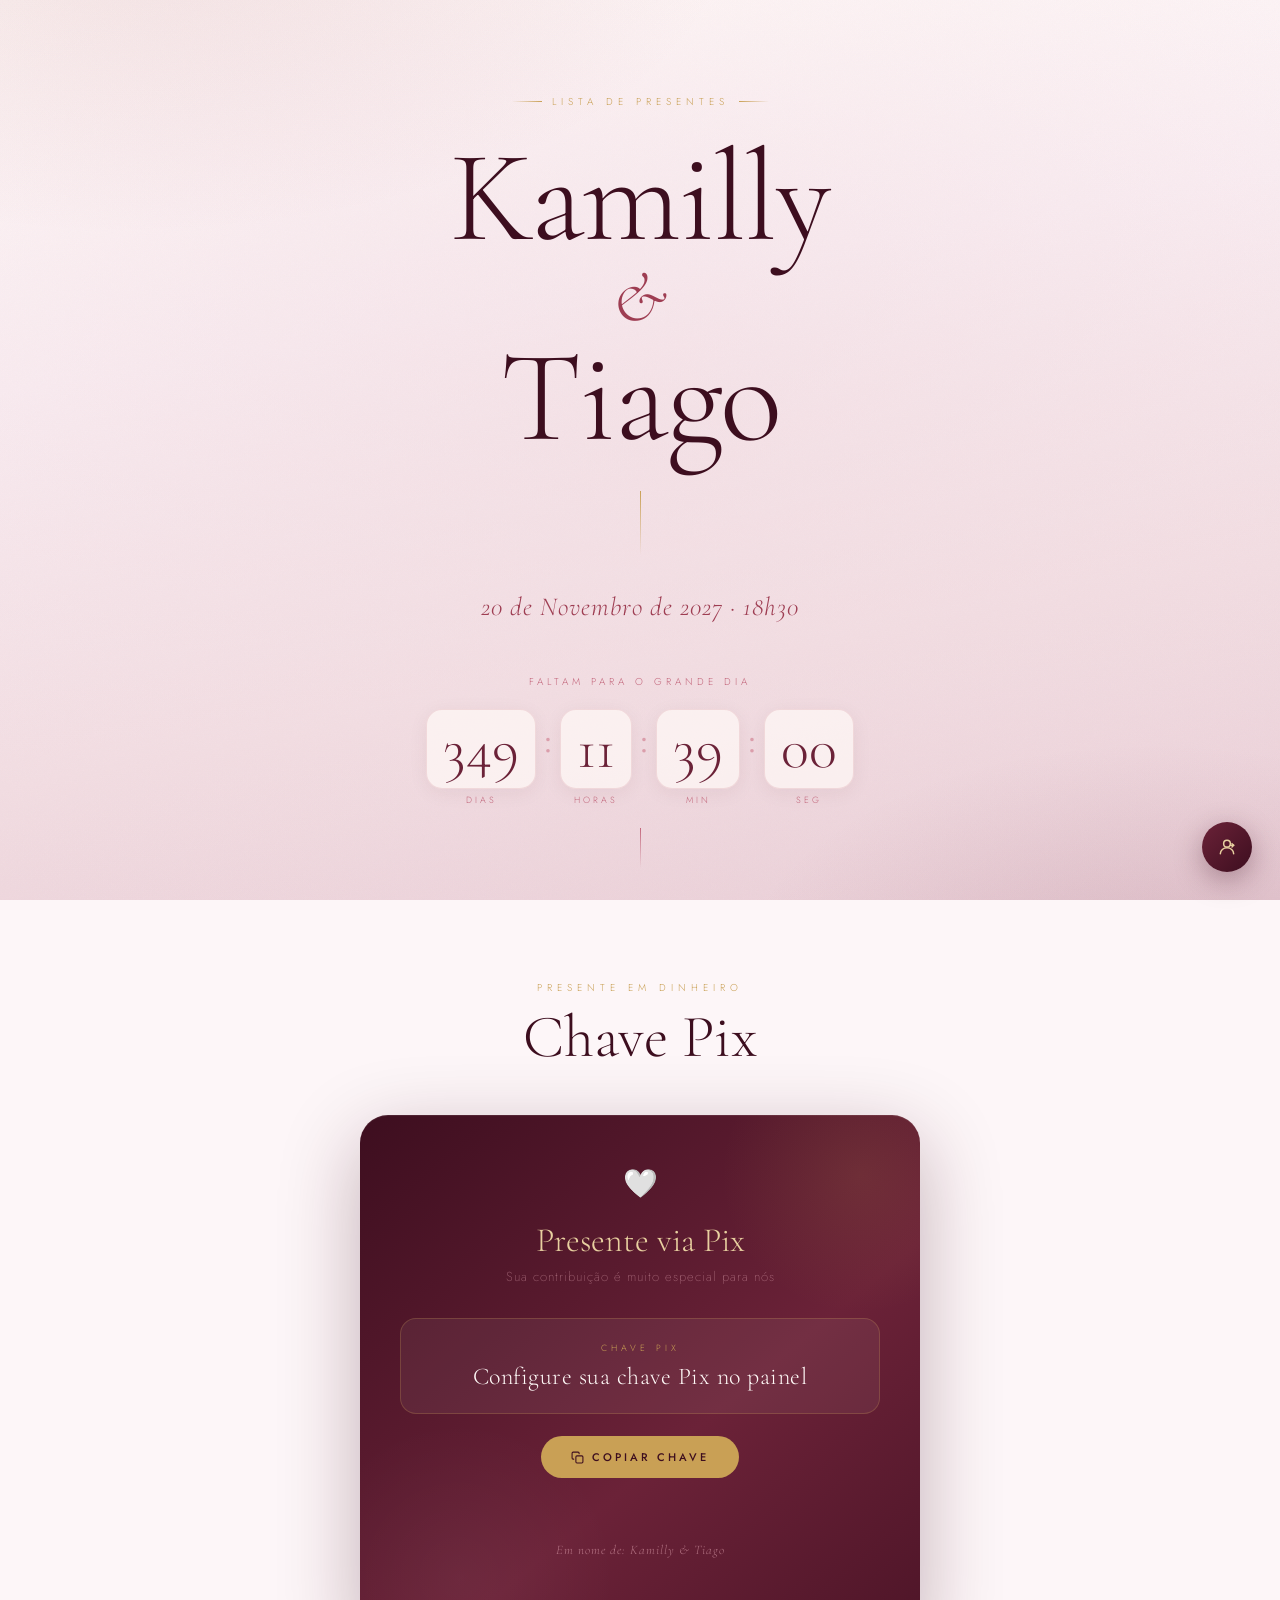
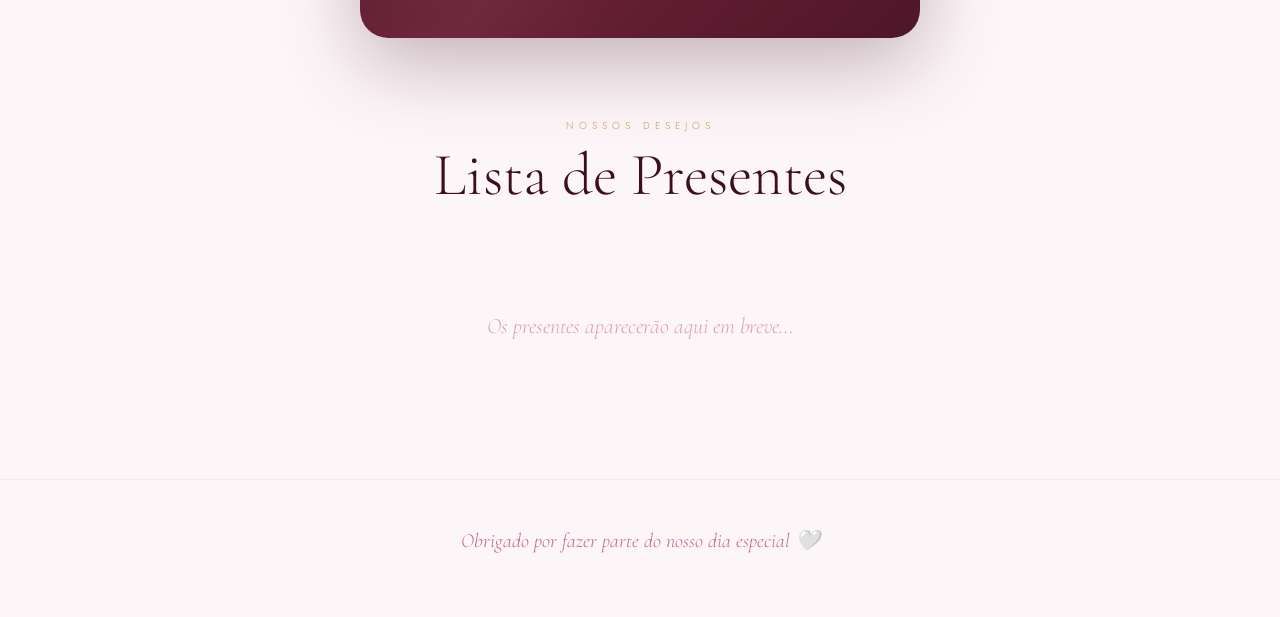
==== commit bab0f975: "Remove 'Rolar' from scroll hint in index.html Removed the text 'Rolar' from the scroll hint section." ====
--- a/index.html
+++ b/index.html
@@ -936,7 +936,7 @@
   </div>
 
   <div class="scroll-hint">
-    <span>Rolar</span>
+    <span></span>
     <div class="scroll-arrow"></div>
   </div>
 </section>
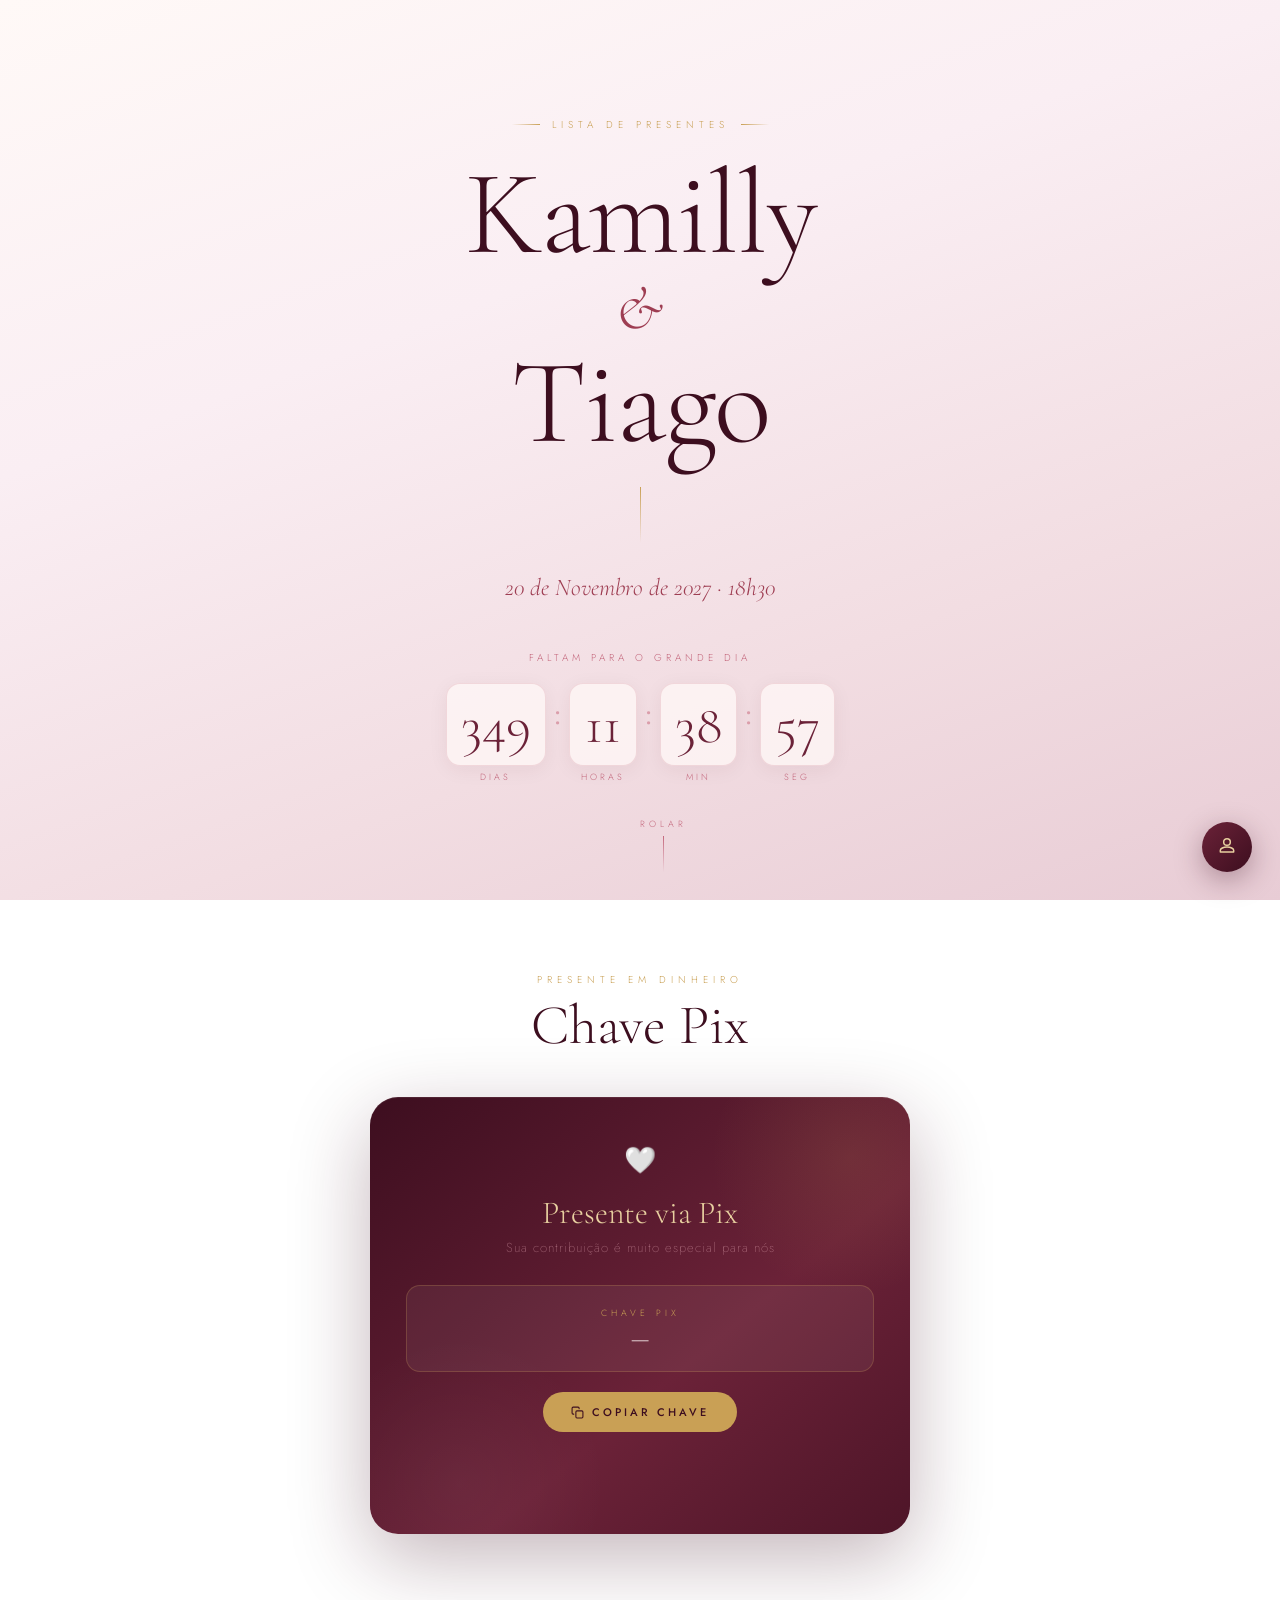
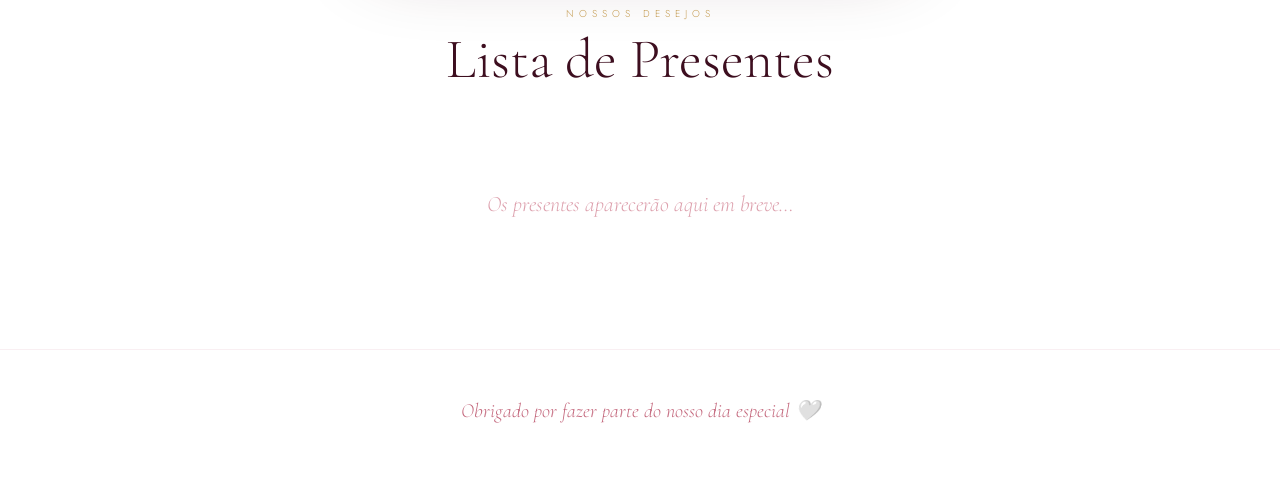
==== commit fba4d799: "Add files via upload" ====
--- a/index.html
+++ b/index.html
@@ -1,1427 +1,194 @@
 <!DOCTYPE html>
 <html lang="pt-BR">
 <head>
-<meta charset="UTF-8">
-<meta name="viewport" content="width=device-width, initial-scale=1.0">
-<title>Kamilly & Tiago — Lista de Presentes</title>
-<link href="https://fonts.googleapis.com/css2?family=Cormorant+Garamond:ital,wght@0,300;0,400;0,600;1,300;1,400;1,600&family=Jost:wght@200;300;400;500&display=swap" rel="stylesheet">
-<style>
-  :root {
-    --m1: #3d0e1f;
-    --m2: #6b2238;
-    --m3: #9e3d52;
-    --m4: #c4687d;
-    --m5: #dda0ad;
-    --m6: #f2dde2;
-    --m7: #fdf6f8;
-    --gold: #c9a055;
-    --gold2: #e8d0a0;
-    --white: #fff9f7;
-  }
-
-  *, *::before, *::after { margin: 0; padding: 0; box-sizing: border-box; }
-
-  html { scroll-behavior: smooth; }
-
-  body {
-    font-family: 'Jost', sans-serif;
-    background: var(--m7);
-    color: var(--m1);
-    overflow-x: hidden;
-    cursor: default;
-  }
-
-  /* ─── BACKGROUND ─── */
-  .bg-layer {
-    position: fixed; inset: 0; z-index: -3;
-    background:
-      radial-gradient(ellipse 80% 60% at 10% -10%, rgba(158,61,82,0.13) 0%, transparent 60%),
-      radial-gradient(ellipse 60% 50% at 90% 110%, rgba(107,34,56,0.12) 0%, transparent 55%),
-      radial-gradient(ellipse 100% 80% at 50% 50%, rgba(242,221,226,0.6) 0%, transparent 80%),
-      linear-gradient(170deg, #fff9f7 0%, #faeef3 35%, #f2dde2 70%, #e8ccd5 100%);
-  }
-
-  .bg-grain {
-    position: fixed; inset: 0; z-index: -2; opacity: 0.025;
-    background-image: url("data:image/svg+xml,%3Csvg viewBox='0 0 256 256' xmlns='http://www.w3.org/2000/svg'%3E%3Cfilter id='n'%3E%3CfeTurbulence type='fractalNoise' baseFrequency='0.9' numOctaves='4' stitchTiles='stitch'/%3E%3C/filter%3E%3Crect width='100%25' height='100%25' filter='url(%23n)'/%3E%3C/svg%3E");
-    background-size: 200px;
-    pointer-events: none;
-  }
-
-  /* ─── HERO ─── */
-  .hero {
-    min-height: 100svh;
-    display: flex;
-    flex-direction: column;
-    align-items: center;
-    justify-content: center;
-    text-align: center;
-    padding: 60px 24px;
-    position: relative;
-  }
-
-  .hero-badge {
-    display: inline-flex;
-    align-items: center;
-    gap: 10px;
-    font-size: 10px;
-    letter-spacing: 5px;
-    text-transform: uppercase;
-    color: var(--gold);
-    font-weight: 300;
-    margin-bottom: 32px;
-    opacity: 0;
-    animation: rise 1.2s cubic-bezier(.16,1,.3,1) forwards .2s;
-  }
-
-  .hero-badge::before, .hero-badge::after {
-    content: '';
-    display: block;
-    width: 30px; height: 1px;
-    background: linear-gradient(90deg, transparent, var(--gold));
-  }
-  .hero-badge::after { background: linear-gradient(90deg, var(--gold), transparent); }
-
-  .hero-names {
-    font-family: 'Cormorant Garamond', serif;
-    font-size: clamp(64px, 15vw, 130px);
-    font-weight: 300;
-    line-height: 0.88;
-    color: var(--m1);
-    letter-spacing: -2px;
-    opacity: 0;
-    animation: rise 1.4s cubic-bezier(.16,1,.3,1) forwards .4s;
-  }
-
-  .hero-names .amp {
-    display: block;
-    font-style: italic;
-    font-size: 0.55em;
-    color: var(--m3);
-    letter-spacing: 2px;
-    line-height: 1.2;
-  }
-
-  .hero-names .n2 {
-    display: block;
-  }
-
-  .hero-line {
-    width: 1px;
-    height: 64px;
-    background: linear-gradient(180deg, var(--gold), transparent);
-    margin: 36px auto;
-    opacity: 0;
-    animation: rise 1s ease forwards .7s;
-  }
-
-  .hero-date-text {
-    font-family: 'Cormorant Garamond', serif;
-    font-style: italic;
-    font-size: clamp(18px, 3vw, 26px);
-    color: var(--m3);
-    font-weight: 300;
-    letter-spacing: 1px;
-    opacity: 0;
-    animation: rise 1s ease forwards .9s;
-  }
-
-  /* ─── COUNTDOWN ─── */
-  .countdown-wrap {
-    margin-top: 52px;
-    opacity: 0;
-    animation: rise 1s ease forwards 1.1s;
-  }
-
-  .countdown-label {
-    font-size: 10px;
-    letter-spacing: 4px;
-    text-transform: uppercase;
-    color: var(--m4);
-    font-weight: 300;
-    margin-bottom: 20px;
-  }
-
-  .countdown {
-    display: flex;
-    gap: 8px;
-    justify-content: center;
-    flex-wrap: wrap;
-  }
-
-  .cd-unit {
-    display: flex;
-    flex-direction: column;
-    align-items: center;
-    gap: 4px;
-    min-width: 72px;
-  }
-
-  .cd-num {
-    font-family: 'Cormorant Garamond', serif;
-    font-size: clamp(38px, 7vw, 58px);
-    font-weight: 300;
-    color: var(--m2);
-    line-height: 1;
-    background: rgba(255,249,247,0.7);
-    border: 1px solid rgba(196,104,125,0.18);
-    border-radius: 16px;
-    padding: 10px 16px;
-    min-width: 72px;
-    text-align: center;
-    backdrop-filter: blur(8px);
-    box-shadow: 0 4px 20px rgba(61,14,31,0.06);
-    transition: all 0.4s ease;
-  }
-
-  .cd-lbl {
-    font-size: 9px;
-    letter-spacing: 3px;
-    text-transform: uppercase;
-    color: var(--m4);
-    font-weight: 300;
-  }
-
-  .cd-sep {
-    font-family: 'Cormorant Garamond', serif;
-    font-size: 40px;
-    color: var(--m5);
-    line-height: 1;
-    align-self: flex-start;
-    margin-top: 10px;
-  }
-
-  .scroll-hint {
-    position: absolute;
-    bottom: 32px;
-    left: 50%;
-    transform: translateX(-50%);
-    display: flex;
-    flex-direction: column;
-    align-items: center;
-    gap: 8px;
-    opacity: 0;
-    animation: rise 1s ease forwards 1.6s;
-  }
-
-  .scroll-hint span {
-    font-size: 9px;
-    letter-spacing: 4px;
-    text-transform: uppercase;
-    color: var(--m4);
-    font-weight: 300;
-  }
-
-  .scroll-arrow {
-    width: 1px; height: 40px;
-    background: linear-gradient(180deg, var(--m4), transparent);
-    animation: pulse-down 2s ease infinite;
-  }
-
-  @keyframes pulse-down {
-    0%, 100% { opacity: 0.4; transform: scaleY(1); }
-    50% { opacity: 1; transform: scaleY(1.1); }
-  }
-
-  /* ─── SECTION ─── */
-  .section {
-    padding: 80px 20px;
-    max-width: 1120px;
-    margin: 0 auto;
-  }
-
-  .sec-head {
-    text-align: center;
-    margin-bottom: 48px;
-  }
-
-  .sec-eyebrow {
-    font-size: 10px;
-    letter-spacing: 5px;
-    text-transform: uppercase;
-    color: var(--gold);
-    font-weight: 300;
-    margin-bottom: 12px;
-  }
-
-  .sec-title {
-    font-family: 'Cormorant Garamond', serif;
-    font-size: clamp(36px, 6vw, 60px);
-    font-weight: 300;
-    color: var(--m1);
-    line-height: 1;
-  }
-
-  /* ─── PIX CARD ─── */
-  .pix-wrap { max-width: 560px; margin: 0 auto; }
-
-  .pix-card {
-    background: linear-gradient(140deg, var(--m1) 0%, var(--m2) 60%, #4e1528 100%);
-    border-radius: 28px;
-    padding: 48px 40px;
-    text-align: center;
-    position: relative;
-    overflow: hidden;
-    box-shadow: 0 24px 80px rgba(61,14,31,0.3), inset 0 1px 0 rgba(255,255,255,0.08);
-  }
-
-  .pix-card::before {
-    content: '';
-    position: absolute;
-    top: -80px; right: -80px;
-    width: 280px; height: 280px;
-    border-radius: 50%;
-    background: radial-gradient(circle, rgba(201,160,85,0.12), transparent 70%);
-  }
-
-  .pix-card::after {
-    content: '';
-    position: absolute;
-    bottom: -100px; left: -60px;
-    width: 320px; height: 320px;
-    border-radius: 50%;
-    background: radial-gradient(circle, rgba(255,255,255,0.04), transparent 70%);
-  }
-
-  .pix-heart { font-size: 28px; margin-bottom: 16px; position: relative; z-index: 1; }
-
-  .pix-card h3 {
-    font-family: 'Cormorant Garamond', serif;
-    font-size: 34px;
-    font-weight: 300;
-    color: var(--gold2);
-    margin-bottom: 6px;
-    position: relative; z-index: 1;
-  }
-
-  .pix-card > p {
-    font-size: 13px;
-    font-weight: 200;
-    color: rgba(221,160,173,0.65);
-    letter-spacing: 1px;
-    margin-bottom: 32px;
-    position: relative; z-index: 1;
-  }
-
-  .pix-box {
-    background: rgba(255,255,255,0.06);
-    border: 1px solid rgba(201,160,85,0.25);
-    border-radius: 16px;
-    padding: 22px 28px;
-    margin-bottom: 22px;
-    position: relative; z-index: 1;
-  }
-
-  .pix-box-label {
-    font-size: 9px;
-    letter-spacing: 4px;
-    text-transform: uppercase;
-    color: var(--gold);
-    margin-bottom: 8px;
-    display: block;
-    font-weight: 300;
-  }
-
-  .pix-box-value {
-    font-family: 'Cormorant Garamond', serif;
-    font-size: 24px;
-    color: var(--white);
-    font-weight: 300;
-    word-break: break-all;
-    cursor: pointer;
-    letter-spacing: 0.5px;
-  }
-
-  .pix-copy {
-    display: inline-flex;
-    align-items: center;
-    gap: 8px;
-    background: var(--gold);
-    color: var(--m1);
-    border: none;
-    border-radius: 50px;
-    padding: 13px 30px;
-    font-family: 'Jost', sans-serif;
-    font-size: 11px;
-    letter-spacing: 3px;
-    text-transform: uppercase;
-    font-weight: 500;
-    cursor: pointer;
-    transition: all 0.3s ease;
-    position: relative; z-index: 1;
-  }
-
-  .pix-copy:hover {
-    background: var(--gold2);
-    transform: translateY(-2px);
-    box-shadow: 0 10px 30px rgba(201,160,85,0.5);
-  }
-
-  .pix-copied {
-    font-size: 12px;
-    color: rgba(221,160,173,0.7);
-    letter-spacing: 1px;
-    margin-top: 14px;
-    height: 18px;
-    position: relative; z-index: 1;
-    transition: opacity 0.3s;
-  }
-
-  .pix-favored {
-    margin-top: 20px;
-    font-family: 'Cormorant Garamond', serif;
-    font-style: italic;
-    font-size: 16px;
-    color: rgba(221,160,173,0.45);
-    position: relative; z-index: 1;
-  }
-
-  /* ─── GIFT GRID ─── */
-  .gifts-grid {
-    display: grid;
-    grid-template-columns: repeat(auto-fill, minmax(300px, 1fr));
-    gap: 20px;
-  }
-
-  .gift-card {
-    background: rgba(253,246,248,0.88);
-    border: 1px solid rgba(196,104,125,0.14);
-    border-radius: 22px;
-    overflow: hidden;
-    transition: transform 0.35s cubic-bezier(.16,1,.3,1), box-shadow 0.35s ease;
-    backdrop-filter: blur(12px);
-    box-shadow: 0 2px 16px rgba(61,14,31,0.05);
-    animation: rise 0.6s cubic-bezier(.16,1,.3,1) both;
-  }
-
-  .gift-card:hover {
-    transform: translateY(-8px) scale(1.01);
-    box-shadow: 0 24px 56px rgba(61,14,31,0.13);
-  }
-
-  /* ─── GIFT IMAGE ─── */
-  .gift-img-wrap {
-    width: 100%;
-    aspect-ratio: 4/3;
-    overflow: hidden;
-    background: linear-gradient(135deg, var(--m6) 0%, #eedde3 100%);
-    position: relative;
-  }
-
-  .gift-img-wrap img {
-    width: 100%;
-    height: 100%;
-    object-fit: cover;
-    transition: transform 0.6s cubic-bezier(.16,1,.3,1);
-    display: block;
-  }
-
-  .gift-card:hover .gift-img-wrap img {
-    transform: scale(1.06);
-  }
-
-  .gift-img-placeholder {
-    width: 100%;
-    height: 100%;
-    display: flex;
-    flex-direction: column;
-    align-items: center;
-    justify-content: center;
-    gap: 8px;
-  }
-
-  .gift-img-placeholder svg {
-    width: 36px; height: 36px;
-    stroke: rgba(196,104,125,0.35);
-    fill: none;
-    stroke-width: 1.2;
-    stroke-linecap: round;
-    stroke-linejoin: round;
-  }
-
-  .gift-img-placeholder span {
-    font-size: 10px;
-    letter-spacing: 2px;
-    text-transform: uppercase;
-    color: rgba(196,104,125,0.35);
-    font-weight: 300;
-  }
-
-  .gift-inner { padding: 22px 24px 20px; }
-
-  .gift-cat {
-    font-size: 9px;
-    letter-spacing: 4px;
-    text-transform: uppercase;
-    color: var(--m4);
-    font-weight: 300;
-    margin-bottom: 8px;
-  }
-
-  .gift-name {
-    font-family: 'Cormorant Garamond', serif;
-    font-size: 24px;
-    font-weight: 400;
-    color: var(--m1);
-    line-height: 1.15;
-    margin-bottom: 8px;
-  }
-
-  .gift-desc {
-    font-size: 13px;
-    font-weight: 200;
-    color: var(--m3);
-    line-height: 1.65;
-    margin-bottom: 18px;
-  }
-
-  .gift-foot {
-    display: flex;
-    align-items: center;
-    justify-content: flex-end;
-    gap: 10px;
-    padding-top: 16px;
-    border-top: 1px solid rgba(196,104,125,0.1);
-  }
-
-  .gift-actions { display: flex; gap: 8px; align-items: center; }
-
-  .btn-link {
-    display: inline-flex;
-    align-items: center;
-    gap: 6px;
-    background: linear-gradient(135deg, var(--m2), var(--m1));
-    color: var(--white);
-    text-decoration: none;
-    border-radius: 50px;
-    padding: 10px 20px;
-    font-size: 10px;
-    letter-spacing: 2px;
-    text-transform: uppercase;
-    font-weight: 300;
-    transition: all 0.3s ease;
-  }
-
-  .btn-link:hover {
-    background: linear-gradient(135deg, var(--m3), var(--m2));
-    transform: translateX(2px);
-    box-shadow: 0 6px 20px rgba(61,14,31,0.2);
-  }
-
-  .btn-link svg { width: 11px; height: 11px; stroke: currentColor; fill: none; stroke-width: 2; stroke-linecap: round; stroke-linejoin: round; }
-
-  /* ─── IMAGE UPLOAD IN ADMIN ─── */
-  .img-upload-area {
-    border: 2px dashed rgba(196,104,125,0.3);
-    border-radius: 16px;
-    padding: 28px 20px;
-    text-align: center;
-    cursor: pointer;
-    transition: all 0.3s ease;
-    background: rgba(255,255,255,0.5);
-    position: relative;
-    overflow: hidden;
-  }
-
-  .img-upload-area:hover {
-    border-color: var(--m3);
-    background: rgba(255,255,255,0.8);
-  }
-
-  .img-upload-area.has-img {
-    padding: 0;
-    border-style: solid;
-    border-color: rgba(196,104,125,0.2);
-  }
-
-  .img-upload-area.has-img img {
-    width: 100%;
-    height: 180px;
-    object-fit: cover;
-    border-radius: 14px;
-    display: block;
-  }
-
-  .img-upload-overlay {
-    position: absolute;
-    inset: 0;
-    background: rgba(61,14,31,0.5);
-    display: flex;
-    align-items: center;
-    justify-content: center;
-    opacity: 0;
-    transition: opacity 0.3s;
-    border-radius: 14px;
-  }
-
-  .img-upload-area.has-img:hover .img-upload-overlay { opacity: 1; }
-
-  .img-upload-overlay span {
-    font-size: 11px;
-    letter-spacing: 2px;
-    text-transform: uppercase;
-    color: var(--white);
-    font-weight: 300;
-  }
-
-  .img-upload-icon svg {
-    width: 28px; height: 28px;
-    stroke: rgba(196,104,125,0.5);
-    fill: none;
-    stroke-width: 1.5;
-    stroke-linecap: round;
-    stroke-linejoin: round;
-    margin-bottom: 8px;
-  }
-
-  .img-upload-text {
-    font-size: 12px;
-    color: var(--m4);
-    font-weight: 200;
-    letter-spacing: 1px;
-  }
-
-  .img-upload-hint {
-    font-size: 10px;
-    color: var(--m5);
-    margin-top: 4px;
-    font-weight: 200;
-  }
-
-  #f-img-input { display: none; }
-
-  /* ─── ADMIN PANEL ─── */
-  .admin-trigger {
-    position: fixed;
-    bottom: 28px; right: 28px;
-    width: 50px; height: 50px;
-    border-radius: 50%;
-    background: linear-gradient(135deg, var(--m2), var(--m1));
-    border: none;
-    cursor: pointer;
-    box-shadow: 0 8px 28px rgba(61,14,31,0.35);
-    display: flex; align-items: center; justify-content: center;
-    transition: all 0.3s ease;
-    z-index: 100;
-  }
-
-  .admin-trigger:hover {
-    transform: scale(1.1) rotate(15deg);
-    box-shadow: 0 12px 36px rgba(61,14,31,0.45);
-  }
-
-  .admin-trigger svg { width: 20px; height: 20px; stroke: var(--gold2); fill: none; stroke-width: 1.8; stroke-linecap: round; stroke-linejoin: round; }
-
-  /* ─── MODAL ─── */
-  .modal-overlay {
-    display: none;
-    position: fixed; inset: 0;
-    background: rgba(61,14,31,0.6);
-    backdrop-filter: blur(8px);
-    z-index: 200;
-    align-items: center;
-    justify-content: center;
-    padding: 20px;
-  }
-
-  .modal-overlay.open { display: flex; }
-
-  .modal {
-    background: var(--m7);
-    border-radius: 28px;
-    padding: 44px 40px;
-    width: 100%;
-    max-width: 560px;
-    max-height: 90svh;
-    overflow-y: auto;
-    position: relative;
-    box-shadow: 0 40px 100px rgba(61,14,31,0.4);
-    animation: popIn 0.4s cubic-bezier(.16,1,.3,1) forwards;
-  }
-
-  @keyframes popIn {
-    from { opacity: 0; transform: scale(0.9) translateY(20px); }
-    to   { opacity: 1; transform: scale(1) translateY(0); }
-  }
-
-  .modal-close {
-    position: absolute;
-    top: 20px; right: 20px;
-    background: none;
-    border: 1px solid rgba(196,104,125,0.2);
-    border-radius: 50%;
-    width: 36px; height: 36px;
-    display: flex; align-items: center; justify-content: center;
-    cursor: pointer;
-    color: var(--m3);
-    font-size: 18px;
-    transition: all 0.2s;
-  }
-
-  .modal-close:hover { background: rgba(196,104,125,0.08); border-color: var(--m3); }
-
-  .modal h3 {
-    font-family: 'Cormorant Garamond', serif;
-    font-size: 30px;
-    font-weight: 300;
-    color: var(--m1);
-    margin-bottom: 6px;
-  }
-
-  .modal-sub {
-    font-size: 12px;
-    font-weight: 200;
-    color: var(--m4);
-    letter-spacing: 1px;
-    margin-bottom: 32px;
-  }
-
-  /* form fields */
-  .field { display: flex; flex-direction: column; gap: 6px; margin-bottom: 16px; }
-
-  .field label {
-    font-size: 9px;
-    letter-spacing: 4px;
-    text-transform: uppercase;
-    color: var(--m4);
-    font-weight: 300;
-  }
-
-  .field input, .field textarea, .field select {
-    background: rgba(255,255,255,0.75);
-    border: 1px solid rgba(196,104,125,0.22);
-    border-radius: 14px;
-    padding: 13px 18px;
-    font-family: 'Jost', sans-serif;
-    font-size: 14px;
-    font-weight: 200;
-    color: var(--m1);
-    outline: none;
-    transition: all 0.3s;
-    width: 100%;
-  }
-
-  .field input:focus, .field textarea:focus {
-    border-color: var(--m3);
-    box-shadow: 0 0 0 3px rgba(158,61,82,0.08);
-    background: white;
-  }
-
-  .field textarea { resize: vertical; min-height: 80px; }
-
-  .field-row { display: grid; grid-template-columns: 1fr 1fr; gap: 14px; }
-
-  .btn-primary {
-    width: 100%;
-    background: linear-gradient(135deg, var(--m2), var(--m1));
-    color: var(--white);
-    border: none;
-    border-radius: 50px;
-    padding: 16px 32px;
-    font-family: 'Jost', sans-serif;
-    font-size: 11px;
-    letter-spacing: 3px;
-    text-transform: uppercase;
-    font-weight: 400;
-    cursor: pointer;
-    transition: all 0.3s ease;
-    margin-top: 8px;
-  }
-
-  .btn-primary:hover {
-    background: linear-gradient(135deg, var(--m3), var(--m2));
-    transform: translateY(-2px);
-    box-shadow: 0 12px 32px rgba(61,14,31,0.28);
-  }
-
-  .btn-secondary {
-    width: 100%;
-    background: transparent;
-    color: var(--m3);
-    border: 1px solid rgba(196,104,125,0.3);
-    border-radius: 50px;
-    padding: 14px 32px;
-    font-family: 'Jost', sans-serif;
-    font-size: 11px;
-    letter-spacing: 3px;
-    text-transform: uppercase;
-    font-weight: 300;
-    cursor: pointer;
-    transition: all 0.3s;
-    margin-top: 8px;
-  }
-
-  .btn-secondary:hover { background: rgba(196,104,125,0.06); border-color: var(--m3); }
-
-  .divider {
-    height: 1px;
-    background: linear-gradient(90deg, transparent, rgba(196,104,125,0.2), transparent);
-    margin: 28px 0;
-  }
-
-  /* ─── GIFT LIST IN ADMIN ─── */
-  .admin-gift-item {
-    display: flex;
-    align-items: center;
-    justify-content: space-between;
-    padding: 14px 18px;
-    background: rgba(255,255,255,0.6);
-    border: 1px solid rgba(196,104,125,0.12);
-    border-radius: 14px;
-    margin-bottom: 10px;
-    gap: 12px;
-  }
-
-  .admin-gift-name {
-    font-family: 'Cormorant Garamond', serif;
-    font-size: 18px;
-    font-weight: 400;
-    color: var(--m1);
-    flex: 1;
-  }
-
-  .btn-del {
-    background: none;
-    border: 1px solid rgba(196,104,125,0.2);
-    border-radius: 50px;
-    padding: 6px 14px;
-    font-size: 11px;
-    color: var(--m4);
-    cursor: pointer;
-    letter-spacing: 1px;
-    transition: all 0.2s;
-    flex-shrink: 0;
-  }
-
-  .btn-del:hover { background: rgba(196,104,125,0.08); border-color: var(--m3); color: var(--m2); }
-
-  /* ─── EMPTY ─── */
-  .empty {
-    text-align: center;
-    padding: 60px 20px;
-    grid-column: 1/-1;
-  }
-
-  .empty p {
-    font-family: 'Cormorant Garamond', serif;
-    font-style: italic;
-    font-size: 22px;
-    color: var(--m5);
-    font-weight: 300;
-  }
-
-  /* ─── TABS ─── */
-  .tabs { display: flex; gap: 8px; margin-bottom: 28px; flex-wrap: wrap; }
-
-  .tab {
-    padding: 8px 18px;
-    border-radius: 50px;
-    border: 1px solid rgba(196,104,125,0.22);
-    background: none;
-    font-family: 'Jost', sans-serif;
-    font-size: 11px;
-    letter-spacing: 2px;
-    text-transform: uppercase;
-    color: var(--m3);
-    cursor: pointer;
-    font-weight: 300;
-    transition: all 0.25s;
-  }
-
-  .tab.active, .tab:hover {
-    background: linear-gradient(135deg, var(--m2), var(--m1));
-    color: var(--white);
-    border-color: transparent;
-  }
-
-  /* ─── PASSWORD ─── */
-  .pw-error { color: #c0392b; font-size: 12px; margin-top: 8px; display: none; }
-
-  /* ─── STATUS MESSAGE ─── */
-  .status-bar {
-    position: fixed;
-    bottom: 90px; right: 28px;
-    background: var(--m1);
-    color: var(--gold2);
-    border-radius: 50px;
-    padding: 12px 22px;
-    font-size: 12px;
-    letter-spacing: 1px;
-    opacity: 0;
-    transform: translateY(10px);
-    transition: all 0.4s ease;
-    z-index: 300;
-    pointer-events: none;
-  }
-
-  .status-bar.show { opacity: 1; transform: translateY(0); }
-
-  /* ─── FOOTER ─── */
-  footer {
-    text-align: center;
-    padding: 48px 24px 64px;
-    border-top: 1px solid rgba(196,104,125,0.1);
-  }
-
-  footer p {
-    font-family: 'Cormorant Garamond', serif;
-    font-style: italic;
-    font-size: 20px;
-    color: var(--m4);
-    font-weight: 300;
-  }
-
-  /* ─── ANIMATIONS ─── */
-  @keyframes rise {
-    from { opacity: 0; transform: translateY(28px); }
-    to   { opacity: 1; transform: translateY(0); }
-  }
-
-  /* ─── RESPONSIVE ─── */
-  @media (max-width: 600px) {
-    .modal { padding: 32px 24px; }
-    .field-row { grid-template-columns: 1fr; }
-    .pix-card { padding: 36px 24px; }
-    .countdown { gap: 4px; }
-    .cd-num { min-width: 62px; font-size: 36px; padding: 8px 12px; }
-  }
-
-  /* Scrollbar */
-  .modal::-webkit-scrollbar { width: 4px; }
-  .modal::-webkit-scrollbar-track { background: transparent; }
-  .modal::-webkit-scrollbar-thumb { background: rgba(196,104,125,0.3); border-radius: 4px; }
-</style>
+  <meta charset="UTF-8" />
+  <meta name="viewport" content="width=device-width, initial-scale=1.0" />
+  <title>Kamilly & Tiago — Lista de Presentes</title>
+  <link rel="preconnect" href="https://fonts.googleapis.com" />
+  <link rel="preconnect" href="https://fonts.gstatic.com" crossorigin />
+  <link href="https://fonts.googleapis.com/css2?family=Cormorant+Garamond:ital,wght@0,300;0,400;1,300;1,400&family=Jost:wght@200;300;400;500&display=swap" rel="stylesheet" />
+  <link rel="stylesheet" href="style.css" />
 </head>
 <body>
 
-<div class="bg-layer"></div>
-<div class="bg-grain"></div>
+  <!-- ░░ HERO ░░ -->
+  <section class="hero">
+    <div class="hero-badge">Lista de Presentes</div>
+    <h1 class="hero-names">
+      Kamilly
+      <span class="amp">&amp;</span>
+      <span class="n2">Tiago</span>
+    </h1>
+    <div class="vline"></div>
+    <p class="hero-date">20 de Novembro de 2027 · 18h30</p>
 
-<!-- ─── HERO ─── -->
-<section class="hero">
-  <div class="hero-badge">Lista de Presentes</div>
+    <div class="cd-wrap">
+      <p class="cd-label">Faltam para o grande dia</p>
+      <div class="cd-row">
+        <div class="cd-unit"><div class="cd-num" id="cd-d">000</div><span class="cd-lbl">dias</span></div>
+        <span class="cd-sep">:</span>
+        <div class="cd-unit"><div class="cd-num" id="cd-h">00</div><span class="cd-lbl">horas</span></div>
+        <span class="cd-sep">:</span>
+        <div class="cd-unit"><div class="cd-num" id="cd-m">00</div><span class="cd-lbl">min</span></div>
+        <span class="cd-sep">:</span>
+        <div class="cd-unit"><div class="cd-num" id="cd-s">00</div><span class="cd-lbl">seg</span></div>
+      </div>
+    </div>
 
-  <h1 class="hero-names">
-    Kamilly
-    <span class="amp">&amp;</span>
-    <span class="n2">Tiago</span>
-  </h1>
+    <div class="scroll-hint">
+      <span>Rolar</span>
+      <div class="scroll-line"></div>
+    </div>
+  </section>
 
-  <div class="hero-line"></div>
-  <p class="hero-date-text">20 de Novembro de 2027 · 18h30</p>
-
-  <div class="countdown-wrap">
-    <p class="countdown-label">Faltam para o grande dia</p>
-    <div class="countdown">
-      <div class="cd-unit">
-        <div class="cd-num" id="cd-d">000</div>
-        <span class="cd-lbl">dias</span>
-      </div>
-      <span class="cd-sep">:</span>
-      <div class="cd-unit">
-        <div class="cd-num" id="cd-h">00</div>
-        <span class="cd-lbl">horas</span>
-      </div>
-      <span class="cd-sep">:</span>
-      <div class="cd-unit">
-        <div class="cd-num" id="cd-m">00</div>
-        <span class="cd-lbl">min</span>
-      </div>
-      <span class="cd-sep">:</span>
-      <div class="cd-unit">
-        <div class="cd-num" id="cd-s">00</div>
-        <span class="cd-lbl">seg</span>
+  <!-- ░░ PIX ░░ -->
+  <div class="section">
+    <div class="sec-head">
+      <p class="sec-eye">Presente em dinheiro</p>
+      <h2 class="sec-title">Chave Pix</h2>
+    </div>
+    <div class="pix-wrap">
+      <div class="pix-card">
+        <div class="pix-icon">🤍</div>
+        <h3>Presente via Pix</h3>
+        <p>Sua contribuição é muito especial para nós</p>
+        <div class="pix-box" id="pix-box">
+          <span class="pix-box-lbl">Chave Pix</span>
+          <div class="pix-box-val" id="pix-key-display">—</div>
+        </div>
+        <button class="pix-copy-btn" onclick="copyPix()">
+          <svg viewBox="0 0 24 24"><rect x="9" y="9" width="13" height="13" rx="2"/><path d="M5 15H4a2 2 0 0 1-2-2V4a2 2 0 0 1 2-2h9a2 2 0 0 1 2 2v1"/></svg>
+          Copiar chave
+        </button>
+        <p class="pix-toast" id="pix-toast"></p>
+        <p class="pix-name" id="pix-name-display"></p>
       </div>
     </div>
   </div>
 
-  <div class="scroll-hint">
-    <span></span>
-    <div class="scroll-arrow"></div>
-  </div>
-</section>
-
-<!-- ─── PIX ─── -->
-<div class="section">
-  <div class="sec-head">
-    <p class="sec-eyebrow">Presente em dinheiro</p>
-    <h2 class="sec-title">Chave Pix</h2>
-  </div>
-  <div class="pix-wrap">
-    <div class="pix-card">
-      <div class="pix-heart">🤍</div>
-      <h3>Presente via Pix</h3>
-      <p>Sua contribuição é muito especial para nós</p>
-      <div class="pix-box">
-        <span class="pix-box-label">Chave Pix</span>
-        <div class="pix-box-value" id="pix-key-display">—</div>
+  <!-- ░░ PRESENTES ░░ -->
+  <div class="section" style="padding-top:0">
+    <div class="sec-head">
+      <p class="sec-eye">Nossos desejos</p>
+      <h2 class="sec-title">Lista de Presentes</h2>
+    </div>
+    <div class="gifts-grid" id="gifts-grid">
+      <div class="empty-state" id="empty-state">
+        <p>Os presentes aparecerão aqui em breve…</p>
       </div>
-      <button class="pix-copy" onclick="copyPix()">
-        <svg viewBox="0 0 24 24" width="13" height="13" stroke="currentColor" fill="none" stroke-width="2" stroke-linecap="round" stroke-linejoin="round"><rect x="9" y="9" width="13" height="13" rx="2"/><path d="M5 15H4a2 2 0 0 1-2-2V4a2 2 0 0 1 2-2h9a2 2 0 0 1 2 2v1"/></svg>
-        Copiar chave
-      </button>
-      <p class="pix-copied" id="pix-copied"></p>
-      <p class="pix-favored" id="pix-name-display"></p>
     </div>
   </div>
-</div>
 
-<!-- ─── GIFTS ─── -->
-<div class="section" style="padding-top: 0;">
-  <div class="sec-head">
-    <p class="sec-eyebrow">Nossos desejos</p>
-    <h2 class="sec-title">Lista de Presentes</h2>
-  </div>
-  <div class="gifts-grid" id="gifts-grid">
-    <div class="empty" id="empty-state">
-      <p>Os presentes aparecerão aqui em breve…</p>
+  <footer>
+    <p>Obrigado por fazer parte do nosso dia especial 🤍</p>
+  </footer>
+
+  <!-- ░░ BOTÃO ADMIN ░░ -->
+  <button class="admin-btn" onclick="openPwModal()" title="Área restrita">
+    <svg viewBox="0 0 24 24"><path d="M12 2a4 4 0 0 1 4 4 4 4 0 0 1-4 4 4 4 0 0 1-4-4 4 4 0 0 1 4-4m0 10c4.42 0 8 1.79 8 4v2H4v-2c0-2.21 3.58-4 8-4z"/></svg>
+  </button>
+
+  <div class="status-bar" id="status-bar"></div>
+
+  <!-- ░░ MODAL SENHA ░░ -->
+  <div class="overlay" id="pw-overlay">
+    <div class="modal" style="max-width:380px">
+      <button class="modal-close" onclick="closeOverlay('pw-overlay')">×</button>
+      <h3>Área Restrita</h3>
+      <p class="modal-sub">Apenas os noivos podem editar</p>
+      <div class="field">
+        <label>Senha</label>
+        <input type="password" id="pw-input" placeholder="Digite a senha" onkeydown="if(event.key==='Enter')checkPw()" />
+        <p class="pw-err" id="pw-err">Senha incorreta. Tente novamente.</p>
+      </div>
+      <button class="btn-primary" onclick="checkPw()">Entrar</button>
     </div>
   </div>
-</div>
 
-<footer>
-  <p>Obrigado por fazer parte do nosso dia especial 🤍</p>
-</footer>
+  <!-- ░░ MODAL ADMIN ░░ -->
+  <div class="overlay" id="admin-overlay">
+    <div class="modal">
+      <button class="modal-close" onclick="closeOverlay('admin-overlay')">×</button>
+      <h3>Painel dos Noivos</h3>
+      <p class="modal-sub">Gerencie presentes e dados Pix</p>
 
-<!-- ─── ADMIN BUTTON ─── -->
-<button class="admin-trigger" onclick="openAdminGate()" title="Área restrita">
-  <svg viewBox="0 0 24 24"><circle cx="12" cy="8" r="4"/><path d="M4 20c0-4 3.6-7 8-7s8 3 8 7"/><path d="M18 8l2 2-2 2"/><path d="M20 10h-4"/></svg>
-</button>
+      <div class="tabs">
+        <button class="tab active" onclick="switchTab('tab-add',this)">+ Presente</button>
+        <button class="tab" onclick="switchTab('tab-list',this)">Lista</button>
+        <button class="tab" onclick="switchTab('tab-pix',this)">Pix</button>
+        <button class="tab" onclick="switchTab('tab-pw',this)">Senha</button>
+      </div>
 
-<div class="status-bar" id="status-bar"></div>
-
-<!-- ─── PASSWORD MODAL ─── -->
-<div class="modal-overlay" id="pw-modal">
-  <div class="modal" style="max-width:380px;">
-    <button class="modal-close" onclick="closeModal('pw-modal')">×</button>
-    <h3>Área Restrita</h3>
-    <p class="modal-sub">Apenas os noivos podem editar</p>
-    <div class="field">
-      <label>Senha</label>
-      <input type="password" id="pw-input" placeholder="Digite a senha" onkeydown="if(event.key==='Enter')checkPw()">
-      <p class="pw-error" id="pw-error">Senha incorreta. Tente novamente.</p>
-    </div>
-    <button class="btn-primary" onclick="checkPw()">Entrar</button>
-  </div>
-</div>
-
-<!-- ─── ADMIN MODAL ─── -->
-<div class="modal-overlay" id="admin-modal">
-  <div class="modal">
-    <button class="modal-close" onclick="closeModal('admin-modal')">×</button>
-    <h3>Painel dos Noivos</h3>
-    <p class="modal-sub">Gerencie presentes e dados Pix</p>
-
-    <div class="tabs">
-      <button class="tab active" onclick="switchTab('tab-add', this)">+ Adicionar presente</button>
-      <button class="tab" onclick="switchTab('tab-list', this)">Lista</button>
-      <button class="tab" onclick="switchTab('tab-pix', this)">Pix</button>
-      <button class="tab" onclick="switchTab('tab-pw', this)">Senha</button>
-    </div>
-
-    <!-- ADD -->
-    <div id="tab-add">
-      <div class="field">
-        <label>Foto do presente</label>
-        <div class="img-upload-area" id="img-upload-area" onclick="document.getElementById('f-img-input').click()">
-          <div id="img-placeholder">
-            <div class="img-upload-icon">
+      <!-- TAB: ADICIONAR -->
+      <div id="tab-add">
+        <div class="field">
+          <label>Foto do presente</label>
+          <div class="img-upload" id="img-upload" onclick="document.getElementById('f-img').click()">
+            <div id="img-placeholder">
               <svg viewBox="0 0 24 24"><rect x="3" y="3" width="18" height="18" rx="3"/><circle cx="8.5" cy="8.5" r="1.5"/><polyline points="21 15 16 10 5 21"/></svg>
+              <span>Clique para adicionar foto</span>
+              <small>JPG, PNG — até 2MB</small>
             </div>
-            <p class="img-upload-text">Clique para adicionar foto</p>
-            <p class="img-upload-hint">JPG, PNG — até 2MB</p>
+            <img id="img-preview" alt="preview" style="display:none" />
+            <div class="img-overlay"><span>Trocar foto</span></div>
           </div>
-          <img id="img-preview" style="display:none;" alt="Preview">
-          <div class="img-upload-overlay"><span>Trocar foto</span></div>
+          <input type="file" id="f-img" accept="image/*" style="display:none" onchange="handleImg(event)" />
         </div>
-        <input type="file" id="f-img-input" accept="image/*" onchange="handleImgUpload(event)">
-      </div>
-      <div class="field-row">
-        <div class="field">
-          <label>Nome do presente *</label>
-          <input type="text" id="f-name" placeholder="Ex: Jogo de Panelas">
+        <div class="field-row">
+          <div class="field">
+            <label>Nome do presente *</label>
+            <input type="text" id="f-name" placeholder="Ex: Jogo de Panelas" />
+          </div>
+          <div class="field">
+            <label>Categoria</label>
+            <input type="text" id="f-cat" placeholder="Ex: Cozinha" />
+          </div>
         </div>
         <div class="field">
-          <label>Categoria</label>
-          <input type="text" id="f-cat" placeholder="Ex: Cozinha">
+          <label>Descrição</label>
+          <textarea id="f-desc" placeholder="Breve descrição…"></textarea>
         </div>
+        <div class="field">
+          <label>Link da loja</label>
+          <input type="url" id="f-link" placeholder="https://…" />
+        </div>
+        <button class="btn-primary" id="btn-add" onclick="addGift()">Adicionar à lista</button>
       </div>
-      <div class="field">
-        <label>Descrição</label>
-        <textarea id="f-desc" placeholder="Breve descrição…"></textarea>
+
+      <!-- TAB: LISTA -->
+      <div id="tab-list" style="display:none">
+        <div id="admin-list"></div>
       </div>
-      <div class="field">
-        <label>Link da loja</label>
-        <input type="url" id="f-link" placeholder="https://…">
+
+      <!-- TAB: PIX -->
+      <div id="tab-pix" style="display:none">
+        <div class="field">
+          <label>Chave Pix</label>
+          <input type="text" id="p-key" placeholder="CPF, e-mail, telefone ou chave aleatória" />
+        </div>
+        <div class="field">
+          <label>Nome do favorecido</label>
+          <input type="text" id="p-name" placeholder="Ex: Kamilly e Tiago" />
+        </div>
+        <button class="btn-primary" onclick="savePix()">Salvar Pix</button>
       </div>
-      <button class="btn-primary" onclick="addGift()">Adicionar à lista</button>
-    </div>
 
-    <!-- LIST -->
-    <div id="tab-list" style="display:none;">
-      <div id="admin-gift-list"></div>
-    </div>
+      <!-- TAB: SENHA -->
+      <div id="tab-pw" style="display:none">
+        <div class="field">
+          <label>Nova senha</label>
+          <input type="password" id="pw-new" placeholder="Mínimo 4 caracteres" />
+        </div>
+        <div class="field">
+          <label>Confirmar senha</label>
+          <input type="password" id="pw-confirm" placeholder="Repita a senha" />
+        </div>
+        <button class="btn-primary" onclick="changePw()">Alterar senha</button>
+      </div>
 
-    <!-- PIX -->
-    <div id="tab-pix" style="display:none;">
-      <div class="field">
-        <label>Chave Pix</label>
-        <input type="text" id="p-key" placeholder="CPF, e-mail, telefone ou chave aleatória">
-      </div>
-      <div class="field">
-        <label>Nome do favorecido</label>
-        <input type="text" id="p-name" placeholder="Ex: Kamilly e Tiago">
-      </div>
-      <button class="btn-primary" onclick="savePix()">Salvar Pix</button>
-    </div>
-
-    <!-- CHANGE PASSWORD -->
-    <div id="tab-pw" style="display:none;">
-      <div class="field">
-        <label>Nova senha</label>
-        <input type="password" id="pw-new" placeholder="Mínimo 4 caracteres">
-      </div>
-      <div class="field">
-        <label>Confirmar senha</label>
-        <input type="password" id="pw-confirm" placeholder="Repita a senha">
-      </div>
-      <button class="btn-primary" onclick="changePw()">Alterar senha</button>
     </div>
   </div>
-</div>
 
-<script>
-// ──────────────────────────────────────────
-//  STORAGE KEYS
-// ──────────────────────────────────────────
-const KEYS = {
-  gifts: 'kt_gifts',
-  pix:   'kt_pix',
-  pw:    'kt_pw'
-};
-
-// ──────────────────────────────────────────
-//  STATE
-// ──────────────────────────────────────────
-let gifts = [];
-let pixData = { key: '', name: '' };
-const DEFAULT_PW = 'kamilly2027';
-
-function getStoredPw() {
-  return localStorage.getItem(KEYS.pw) || DEFAULT_PW;
-}
-
-// ──────────────────────────────────────────
-//  CLOUD STORAGE (Anthropic Artifacts API)
-// ──────────────────────────────────────────
-async function cloudGet(key) {
-  try {
-    const result = await window.storage.get(key, true);
-    return result ? JSON.parse(result.value) : null;
-  } catch { return null; }
-}
-
-async function cloudSet(key, value) {
-  try {
-    await window.storage.set(key, JSON.stringify(value), true);
-  } catch (e) { console.warn('Storage error', e); }
-}
-
-// ──────────────────────────────────────────
-//  INIT
-// ──────────────────────────────────────────
-async function init() {
-  // Load from shared cloud storage
-  const cloudGifts = await cloudGet(KEYS.gifts);
-  const cloudPix   = await cloudGet(KEYS.pix);
-
-  gifts   = cloudGifts || [];
-  pixData = cloudPix   || { key: 'Configure sua chave Pix no painel', name: 'Kamilly & Tiago' };
-
-  renderGifts();
-  renderPix();
-  startCountdown();
-}
-
-// ──────────────────────────────────────────
-//  RENDER GIFTS
-// ──────────────────────────────────────────
-function renderGifts() {
-  const grid  = document.getElementById('gifts-grid');
-  const empty = document.getElementById('empty-state');
-
-  // Remove old cards (keep empty state el)
-  [...grid.children].forEach(c => { if (c !== empty) c.remove(); });
-
-  if (gifts.length === 0) {
-    empty.style.display = 'block';
-    return;
-  }
-  empty.style.display = 'none';
-
-  gifts.forEach((g, i) => {
-    const card = document.createElement('div');
-    card.className = 'gift-card';
-    card.style.animationDelay = (i * 0.07) + 's';
-
-    const imgHtml = g.img
-      ? `<div class="gift-img-wrap"><img src="${g.img}" alt="${esc(g.name)}" loading="lazy"></div>`
-      : `<div class="gift-img-wrap"><div class="gift-img-placeholder">
-          <svg viewBox="0 0 24 24"><rect x="3" y="3" width="18" height="18" rx="3"/><circle cx="8.5" cy="8.5" r="1.5"/><polyline points="21 15 16 10 5 21"/></svg>
-          <span>Sem foto</span>
-        </div></div>`;
-
-    card.innerHTML = `
-      ${imgHtml}
-      <div class="gift-inner">
-        ${g.cat ? `<p class="gift-cat">${esc(g.cat)}</p>` : ''}
-        <h3 class="gift-name">${esc(g.name)}</h3>
-        ${g.desc ? `<p class="gift-desc">${esc(g.desc)}</p>` : ''}
-        <div class="gift-foot">
-          <div class="gift-actions">
-            ${g.link ? `<a href="${esc(g.link)}" target="_blank" rel="noopener" class="btn-link">
-              Ver presente
-              <svg viewBox="0 0 24 24"><path d="M18 13v6a2 2 0 0 1-2 2H5a2 2 0 0 1-2-2V8a2 2 0 0 1 2-2h6"/><polyline points="15 3 21 3 21 9"/><line x1="10" y1="14" x2="21" y2="3"/></svg>
-            </a>` : ''}
-          </div>
-        </div>
-      </div>`;
-    grid.appendChild(card);
-  });
-}
-
-// ──────────────────────────────────────────
-//  RENDER PIX
-// ──────────────────────────────────────────
-function renderPix() {
-  document.getElementById('pix-key-display').textContent = pixData.key || '—';
-  document.getElementById('pix-name-display').textContent = pixData.name ? 'Em nome de: ' + pixData.name : '';
-}
-
-// ──────────────────────────────────────────
-//  COPY PIX
-// ──────────────────────────────────────────
-function copyPix() {
-  if (!pixData.key || pixData.key === '—') return;
-  navigator.clipboard.writeText(pixData.key).then(() => {
-    const el = document.getElementById('pix-copied');
-    el.textContent = '✓ Chave copiada!';
-    setTimeout(() => el.textContent = '', 2800);
-  });
-}
-
-// ──────────────────────────────────────────
-//  COUNTDOWN
-// ──────────────────────────────────────────
-function startCountdown() {
-  const target = new Date('2027-11-20T18:30:00');
-
-  function tick() {
-    const now  = new Date();
-    const diff = target - now;
-
-    if (diff <= 0) {
-      document.getElementById('cd-d').textContent = '000';
-      document.getElementById('cd-h').textContent = '00';
-      document.getElementById('cd-m').textContent = '00';
-      document.getElementById('cd-s').textContent = '00';
-      return;
-    }
-
-    const d = Math.floor(diff / 86400000);
-    const h = Math.floor((diff % 86400000) / 3600000);
-    const m = Math.floor((diff % 3600000)  / 60000);
-    const s = Math.floor((diff % 60000)    / 1000);
-
-    document.getElementById('cd-d').textContent = String(d).padStart(3, '0');
-    document.getElementById('cd-h').textContent = String(h).padStart(2, '0');
-    document.getElementById('cd-m').textContent = String(m).padStart(2, '0');
-    document.getElementById('cd-s').textContent = String(s).padStart(2, '0');
-  }
-
-  tick();
-  setInterval(tick, 1000);
-}
-
-// ──────────────────────────────────────────
-//  ADD GIFT
-// ──────────────────────────────────────────
-let pendingImg = null;
-
-function handleImgUpload(e) {
-  const file = e.target.files[0];
-  if (!file) return;
-  if (file.size > 2 * 1024 * 1024) { showStatus('Imagem muito grande (máx 2MB)'); return; }
-
-  const reader = new FileReader();
-  reader.onload = ev => {
-    pendingImg = ev.target.result;
-    const area = document.getElementById('img-upload-area');
-    const preview = document.getElementById('img-preview');
-    const placeholder = document.getElementById('img-placeholder');
-    preview.src = pendingImg;
-    preview.style.display = 'block';
-    placeholder.style.display = 'none';
-    area.classList.add('has-img');
-  };
-  reader.readAsDataURL(file);
-}
-
-async function addGift() {
-  const name = document.getElementById('f-name').value.trim();
-  if (!name) { document.getElementById('f-name').focus(); return; }
-
-  gifts.push({
-    name,
-    cat:  document.getElementById('f-cat').value.trim(),
-    desc: document.getElementById('f-desc').value.trim(),
-    link: document.getElementById('f-link').value.trim(),
-    img:  pendingImg || null,
-  });
-
-  await cloudSet(KEYS.gifts, gifts);
-
-  // Reset form
-  ['f-name','f-cat','f-desc','f-link'].forEach(id => document.getElementById(id).value = '');
-  pendingImg = null;
-  document.getElementById('img-preview').style.display = 'none';
-  document.getElementById('img-placeholder').style.display = 'block';
-  document.getElementById('img-upload-area').classList.remove('has-img');
-  document.getElementById('f-img-input').value = '';
-
-  renderGifts();
-  renderAdminList();
-  showStatus('✓ Presente adicionado!');
-}
-
-// ──────────────────────────────────────────
-//  REMOVE GIFT
-// ──────────────────────────────────────────
-async function removeGift(i) {
-  gifts.splice(i, 1);
-  await cloudSet(KEYS.gifts, gifts);
-  renderGifts();
-  renderAdminList();
-  showStatus('Presente removido');
-}
-
-// ──────────────────────────────────────────
-//  SAVE PIX
-// ──────────────────────────────────────────
-async function savePix() {
-  pixData.key  = document.getElementById('p-key').value.trim()  || pixData.key;
-  pixData.name = document.getElementById('p-name').value.trim() || pixData.name;
-  await cloudSet(KEYS.pix, pixData);
-  renderPix();
-  showStatus('✓ Pix salvo!');
-}
-
-// ──────────────────────────────────────────
-//  ADMIN LIST
-// ──────────────────────────────────────────
-function renderAdminList() {
-  const el = document.getElementById('admin-gift-list');
-  if (gifts.length === 0) {
-    el.innerHTML = '<p style="font-family:Cormorant Garamond,serif;font-style:italic;font-size:18px;color:var(--m5);text-align:center;padding:24px 0;">Nenhum presente ainda</p>';
-    return;
-  }
-  el.innerHTML = gifts.map((g, i) => `
-    <div class="admin-gift-item">
-      <span class="admin-gift-name">${esc(g.name)}</span>
-      <button class="btn-del" onclick="removeGift(${i})">Remover</button>
-    </div>`).join('');
-}
-
-// ──────────────────────────────────────────
-//  CHANGE PASSWORD
-// ──────────────────────────────────────────
-function changePw() {
-  const n  = document.getElementById('pw-new').value;
-  const c  = document.getElementById('pw-confirm').value;
-  if (n.length < 4) { showStatus('Senha muito curta'); return; }
-  if (n !== c) { showStatus('As senhas não coincidem'); return; }
-  localStorage.setItem(KEYS.pw, n);
-  document.getElementById('pw-new').value = '';
-  document.getElementById('pw-confirm').value = '';
-  showStatus('✓ Senha alterada!');
-}
-
-// ──────────────────────────────────────────
-//  AUTH
-// ──────────────────────────────────────────
-function openAdminGate() {
-  openModal('pw-modal');
-  setTimeout(() => document.getElementById('pw-input').focus(), 200);
-}
-
-function checkPw() {
-  const val = document.getElementById('pw-input').value;
-  const err = document.getElementById('pw-error');
-  if (val === getStoredPw()) {
-    err.style.display = 'none';
-    document.getElementById('pw-input').value = '';
-    closeModal('pw-modal');
-    openModal('admin-modal');
-    renderAdminList();
-    // pre-fill pix
-    document.getElementById('p-key').value  = pixData.key;
-    document.getElementById('p-name').value = pixData.name;
-  } else {
-    err.style.display = 'block';
-    document.getElementById('pw-input').select();
-  }
-}
-
-// ──────────────────────────────────────────
-//  TABS
-// ──────────────────────────────────────────
-function switchTab(id, btn) {
-  ['tab-add','tab-list','tab-pix','tab-pw'].forEach(t => {
-    document.getElementById(t).style.display = t === id ? 'block' : 'none';
-  });
-  document.querySelectorAll('.tab').forEach(b => b.classList.remove('active'));
-  btn.classList.add('active');
-}
-
-// ──────────────────────────────────────────
-//  MODAL HELPERS
-// ──────────────────────────────────────────
-function openModal(id)  { document.getElementById(id).classList.add('open'); }
-function closeModal(id) {
-  document.getElementById(id).classList.remove('open');
-  if (id === 'pw-modal') document.getElementById('pw-error').style.display = 'none';
-}
-
-// Close on overlay click
-document.querySelectorAll('.modal-overlay').forEach(overlay => {
-  overlay.addEventListener('click', e => {
-    if (e.target === overlay) closeModal(overlay.id);
-  });
-});
-
-// ──────────────────────────────────────────
-//  STATUS BAR
-// ──────────────────────────────────────────
-let statusTimer;
-function showStatus(msg) {
-  const el = document.getElementById('status-bar');
-  el.textContent = msg;
-  el.classList.add('show');
-  clearTimeout(statusTimer);
-  statusTimer = setTimeout(() => el.classList.remove('show'), 2800);
-}
-
-// ──────────────────────────────────────────
-//  UTILS
-// ──────────────────────────────────────────
-function esc(str) {
-  return String(str).replace(/&/g,'&amp;').replace(/</g,'&lt;').replace(/>/g,'&gt;').replace(/"/g,'&quot;');
-}
-
-// ──────────────────────────────────────────
-//  START
-// ──────────────────────────────────────────
-init();
-</script>
+  <script src="script.js"></script>
 </body>
 </html>
--- a/style.css
+++ b/style.css
@@ -0,0 +1,718 @@
+/* ═══════════════════════════════════════
+   KAMILLY & TIAGO — style.css
+   ═══════════════════════════════════════ */
+
+:root {
+  --m1: #3d0e1f;
+  --m2: #6b2238;
+  --m3: #9e3d52;
+  --m4: #c4687d;
+  --m5: #dda0ad;
+  --m6: #f2dde2;
+  --m7: #fdf6f8;
+  --gold: #c9a055;
+  --gold2: #e8d0a0;
+  --white: #fff9f7;
+}
+
+*, *::before, *::after { margin: 0; padding: 0; box-sizing: border-box; }
+html { scroll-behavior: smooth; }
+
+body {
+  font-family: 'Jost', sans-serif;
+  background: linear-gradient(160deg, #fff9f7 0%, #faeef3 35%, #f2dde2 70%, #e8ccd5 100%);
+  background-attachment: fixed;
+  min-height: 100vh;
+  color: var(--m1);
+  overflow-x: hidden;
+}
+
+/* ── HERO ── */
+.hero {
+  min-height: 100svh;
+  display: flex;
+  flex-direction: column;
+  align-items: center;
+  justify-content: center;
+  text-align: center;
+  padding: 60px 24px;
+  position: relative;
+}
+
+.hero-badge {
+  display: inline-flex;
+  align-items: center;
+  gap: 12px;
+  font-size: 10px;
+  letter-spacing: 5px;
+  text-transform: uppercase;
+  color: var(--gold);
+  font-weight: 300;
+  margin-bottom: 28px;
+  opacity: 0;
+  animation: rise 1.2s cubic-bezier(.16,1,.3,1) forwards .2s;
+}
+.hero-badge::before, .hero-badge::after {
+  content: '';
+  display: block;
+  width: 28px; height: 1px;
+  background: linear-gradient(90deg, transparent, var(--gold));
+}
+.hero-badge::after { background: linear-gradient(90deg, var(--gold), transparent); }
+
+.hero-names {
+  font-family: 'Cormorant Garamond', serif;
+  font-size: clamp(60px, 14vw, 120px);
+  font-weight: 300;
+  line-height: .9;
+  letter-spacing: -2px;
+  color: var(--m1);
+  opacity: 0;
+  animation: rise 1.4s cubic-bezier(.16,1,.3,1) forwards .4s;
+}
+.hero-names .amp {
+  display: block;
+  font-style: italic;
+  font-size: .52em;
+  color: var(--m3);
+  letter-spacing: 2px;
+  line-height: 1.3;
+}
+.hero-names .n2 { display: block; }
+
+.vline {
+  width: 1px; height: 56px;
+  background: linear-gradient(var(--gold), transparent);
+  margin: 30px auto;
+  opacity: 0;
+  animation: rise 1s ease forwards .7s;
+}
+
+.hero-date {
+  font-family: 'Cormorant Garamond', serif;
+  font-style: italic;
+  font-size: clamp(17px, 3vw, 24px);
+  color: var(--m3);
+  font-weight: 300;
+  opacity: 0;
+  animation: rise 1s ease forwards .9s;
+}
+
+/* ── COUNTDOWN ── */
+.cd-wrap {
+  margin-top: 48px;
+  opacity: 0;
+  animation: rise 1s ease forwards 1.1s;
+}
+.cd-label {
+  font-size: 10px;
+  letter-spacing: 4px;
+  text-transform: uppercase;
+  color: var(--m4);
+  font-weight: 300;
+  margin-bottom: 18px;
+}
+.cd-row {
+  display: flex;
+  gap: 8px;
+  justify-content: center;
+  flex-wrap: wrap;
+  align-items: flex-start;
+}
+.cd-unit { display: flex; flex-direction: column; align-items: center; gap: 4px; }
+.cd-num {
+  font-family: 'Cormorant Garamond', serif;
+  font-size: clamp(34px, 7vw, 54px);
+  font-weight: 300;
+  color: var(--m2);
+  background: rgba(255, 249, 247, 0.75);
+  border: 1px solid rgba(196, 104, 125, 0.2);
+  border-radius: 14px;
+  padding: 8px 14px;
+  min-width: 68px;
+  text-align: center;
+  backdrop-filter: blur(8px);
+  box-shadow: 0 4px 20px rgba(61, 14, 31, 0.06);
+}
+.cd-lbl {
+  font-size: 9px;
+  letter-spacing: 3px;
+  text-transform: uppercase;
+  color: var(--m4);
+  font-weight: 300;
+}
+.cd-sep {
+  font-family: 'Cormorant Garamond', serif;
+  font-size: 36px;
+  color: var(--m5);
+  margin-top: 8px;
+}
+
+.scroll-hint {
+  position: absolute;
+  bottom: 28px; left: 50%;
+  transform: translateX(-50%);
+  display: flex;
+  flex-direction: column;
+  align-items: center;
+  gap: 6px;
+  opacity: 0;
+  animation: rise 1s ease forwards 1.6s;
+}
+.scroll-hint span {
+  font-size: 9px;
+  letter-spacing: 4px;
+  text-transform: uppercase;
+  color: var(--m4);
+  font-weight: 300;
+}
+.scroll-line {
+  width: 1px; height: 36px;
+  background: linear-gradient(var(--m4), transparent);
+  animation: pulse-line 2s ease infinite;
+}
+
+/* ── SECTIONS ── */
+.section { padding: 72px 20px; max-width: 1100px; margin: 0 auto; }
+.sec-head { text-align: center; margin-bottom: 44px; }
+.sec-eye {
+  font-size: 10px;
+  letter-spacing: 5px;
+  text-transform: uppercase;
+  color: var(--gold);
+  font-weight: 300;
+  margin-bottom: 10px;
+}
+.sec-title {
+  font-family: 'Cormorant Garamond', serif;
+  font-size: clamp(34px, 6vw, 56px);
+  font-weight: 300;
+  color: var(--m1);
+  line-height: 1;
+}
+
+/* ── PIX ── */
+.pix-wrap { max-width: 540px; margin: 0 auto; }
+
+.pix-card {
+  background: linear-gradient(140deg, var(--m1) 0%, var(--m2) 60%, #4e1528 100%);
+  border-radius: 28px;
+  padding: 44px 36px;
+  text-align: center;
+  position: relative;
+  overflow: hidden;
+  box-shadow: 0 24px 80px rgba(61, 14, 31, 0.3), inset 0 1px 0 rgba(255,255,255,0.08);
+}
+.pix-card::before {
+  content: '';
+  position: absolute;
+  top: -80px; right: -80px;
+  width: 280px; height: 280px;
+  border-radius: 50%;
+  background: radial-gradient(circle, rgba(201,160,85,0.12), transparent 70%);
+}
+.pix-card::after {
+  content: '';
+  position: absolute;
+  bottom: -100px; left: -60px;
+  width: 300px; height: 300px;
+  border-radius: 50%;
+  background: radial-gradient(circle, rgba(255,255,255,0.04), transparent 70%);
+}
+
+.pix-icon { font-size: 26px; margin-bottom: 14px; position: relative; z-index: 1; }
+
+.pix-card h3 {
+  font-family: 'Cormorant Garamond', serif;
+  font-size: 32px;
+  font-weight: 300;
+  color: var(--gold2);
+  margin-bottom: 6px;
+  position: relative; z-index: 1;
+}
+.pix-card > p {
+  font-size: 13px;
+  font-weight: 200;
+  color: rgba(221, 160, 173, 0.65);
+  letter-spacing: 1px;
+  margin-bottom: 28px;
+  position: relative; z-index: 1;
+}
+
+.pix-box {
+  background: rgba(255,255,255,0.06);
+  border: 1px solid rgba(201,160,85,0.25);
+  border-radius: 14px;
+  padding: 20px 24px;
+  margin-bottom: 20px;
+  position: relative; z-index: 1;
+}
+.pix-box-lbl {
+  font-size: 9px;
+  letter-spacing: 4px;
+  text-transform: uppercase;
+  color: var(--gold);
+  margin-bottom: 6px;
+  display: block;
+  font-weight: 300;
+}
+.pix-box-val {
+  font-family: 'Cormorant Garamond', serif;
+  font-size: 22px;
+  color: var(--white);
+  font-weight: 300;
+  word-break: break-all;
+}
+
+.pix-copy-btn {
+  display: inline-flex;
+  align-items: center;
+  gap: 8px;
+  background: var(--gold);
+  color: var(--m1);
+  border: none;
+  border-radius: 50px;
+  padding: 12px 28px;
+  font-family: 'Jost', sans-serif;
+  font-size: 11px;
+  letter-spacing: 3px;
+  text-transform: uppercase;
+  font-weight: 500;
+  cursor: pointer;
+  position: relative; z-index: 1;
+  transition: all 0.3s;
+}
+.pix-copy-btn:hover {
+  background: var(--gold2);
+  transform: translateY(-2px);
+  box-shadow: 0 10px 30px rgba(201,160,85,0.5);
+}
+.pix-copy-btn svg { width: 13px; height: 13px; stroke: currentColor; fill: none; stroke-width: 2; stroke-linecap: round; stroke-linejoin: round; }
+
+.pix-toast {
+  font-size: 12px;
+  color: rgba(221,160,173,0.7);
+  letter-spacing: 1px;
+  margin-top: 12px;
+  height: 18px;
+  position: relative; z-index: 1;
+}
+.pix-name {
+  margin-top: 18px;
+  font-family: 'Cormorant Garamond', serif;
+  font-style: italic;
+  font-size: 16px;
+  color: rgba(221,160,173,0.45);
+  position: relative; z-index: 1;
+}
+
+/* ── GIFT GRID ── */
+.gifts-grid {
+  display: grid;
+  grid-template-columns: repeat(auto-fill, minmax(300px, 1fr));
+  gap: 20px;
+}
+
+.gift-card {
+  background: rgba(253,246,248,0.9);
+  border: 1px solid rgba(196,104,125,0.14);
+  border-radius: 22px;
+  overflow: hidden;
+  transition: transform 0.35s cubic-bezier(.16,1,.3,1), box-shadow 0.35s ease;
+  backdrop-filter: blur(12px);
+  box-shadow: 0 2px 16px rgba(61,14,31,0.05);
+  animation: rise 0.6s cubic-bezier(.16,1,.3,1) both;
+}
+.gift-card:hover {
+  transform: translateY(-8px) scale(1.01);
+  box-shadow: 0 24px 56px rgba(61,14,31,0.13);
+}
+
+.gift-img {
+  width: 100%;
+  aspect-ratio: 4/3;
+  overflow: hidden;
+  background: linear-gradient(135deg, var(--m6), #eedde3);
+  position: relative;
+}
+.gift-img img {
+  width: 100%; height: 100%;
+  object-fit: cover;
+  display: block;
+  transition: transform 0.6s cubic-bezier(.16,1,.3,1);
+}
+.gift-card:hover .gift-img img { transform: scale(1.06); }
+
+.gift-no-img {
+  width: 100%;
+  aspect-ratio: 4/3;
+  display: flex;
+  flex-direction: column;
+  align-items: center;
+  justify-content: center;
+  gap: 8px;
+  background: linear-gradient(135deg, var(--m6), #eedde3);
+}
+.gift-no-img svg {
+  width: 32px; height: 32px;
+  stroke: rgba(196,104,125,0.3);
+  fill: none;
+  stroke-width: 1.2;
+  stroke-linecap: round;
+  stroke-linejoin: round;
+}
+.gift-no-img span {
+  font-size: 9px;
+  letter-spacing: 3px;
+  text-transform: uppercase;
+  color: rgba(196,104,125,0.3);
+  font-weight: 300;
+}
+
+.gift-body { padding: 22px 24px 20px; }
+.gift-cat {
+  font-size: 9px;
+  letter-spacing: 4px;
+  text-transform: uppercase;
+  color: var(--m4);
+  font-weight: 300;
+  margin-bottom: 8px;
+}
+.gift-name {
+  font-family: 'Cormorant Garamond', serif;
+  font-size: 24px;
+  font-weight: 400;
+  color: var(--m1);
+  line-height: 1.15;
+  margin-bottom: 8px;
+}
+.gift-desc {
+  font-size: 13px;
+  font-weight: 200;
+  color: var(--m3);
+  line-height: 1.65;
+  margin-bottom: 18px;
+}
+.gift-foot {
+  display: flex;
+  align-items: center;
+  justify-content: flex-end;
+  padding-top: 16px;
+  border-top: 1px solid rgba(196,104,125,0.1);
+}
+.btn-link {
+  display: inline-flex;
+  align-items: center;
+  gap: 6px;
+  background: linear-gradient(135deg, var(--m2), var(--m1));
+  color: var(--white);
+  text-decoration: none;
+  border-radius: 50px;
+  padding: 10px 20px;
+  font-size: 10px;
+  letter-spacing: 2px;
+  text-transform: uppercase;
+  font-weight: 300;
+  transition: all 0.3s;
+}
+.btn-link:hover {
+  background: linear-gradient(135deg, var(--m3), var(--m2));
+  transform: translateX(2px);
+  box-shadow: 0 6px 20px rgba(61,14,31,0.2);
+}
+.btn-link svg { width: 11px; height: 11px; stroke: currentColor; fill: none; stroke-width: 2; stroke-linecap: round; stroke-linejoin: round; }
+
+.empty-state {
+  grid-column: 1 / -1;
+  text-align: center;
+  padding: 60px 20px;
+}
+.empty-state p {
+  font-family: 'Cormorant Garamond', serif;
+  font-style: italic;
+  font-size: 22px;
+  color: var(--m5);
+  font-weight: 300;
+}
+
+/* ── FOOTER ── */
+footer {
+  text-align: center;
+  padding: 48px 24px 64px;
+  border-top: 1px solid rgba(196,104,125,0.1);
+}
+footer p {
+  font-family: 'Cormorant Garamond', serif;
+  font-style: italic;
+  font-size: 20px;
+  color: var(--m4);
+  font-weight: 300;
+}
+
+/* ── ADMIN BUTTON ── */
+.admin-btn {
+  position: fixed;
+  bottom: 28px; right: 28px;
+  width: 50px; height: 50px;
+  border-radius: 50%;
+  background: linear-gradient(135deg, var(--m2), var(--m1));
+  border: none;
+  cursor: pointer;
+  box-shadow: 0 8px 28px rgba(61,14,31,0.35);
+  display: flex;
+  align-items: center;
+  justify-content: center;
+  transition: all 0.3s;
+  z-index: 100;
+}
+.admin-btn:hover { transform: scale(1.1) rotate(15deg); box-shadow: 0 12px 36px rgba(61,14,31,0.45); }
+.admin-btn svg { width: 20px; height: 20px; stroke: var(--gold2); fill: none; stroke-width: 1.8; stroke-linecap: round; stroke-linejoin: round; }
+
+/* ── STATUS BAR ── */
+.status-bar {
+  position: fixed;
+  bottom: 90px; right: 28px;
+  background: var(--m1);
+  color: var(--gold2);
+  border-radius: 50px;
+  padding: 11px 22px;
+  font-size: 12px;
+  letter-spacing: 1px;
+  opacity: 0;
+  transform: translateY(10px);
+  transition: all 0.4s ease;
+  z-index: 300;
+  pointer-events: none;
+}
+.status-bar.show { opacity: 1; transform: translateY(0); }
+
+/* ── MODALS ── */
+.overlay {
+  display: none;
+  position: fixed; inset: 0;
+  background: rgba(61,14,31,0.6);
+  backdrop-filter: blur(8px);
+  z-index: 200;
+  align-items: center;
+  justify-content: center;
+  padding: 20px;
+}
+.overlay.open { display: flex; }
+
+.modal {
+  background: var(--m7);
+  border-radius: 28px;
+  padding: 44px 40px;
+  width: 100%;
+  max-width: 560px;
+  max-height: 90svh;
+  overflow-y: auto;
+  position: relative;
+  box-shadow: 0 40px 100px rgba(61,14,31,0.4);
+  animation: popIn 0.4s cubic-bezier(.16,1,.3,1) both;
+}
+.modal-close {
+  position: absolute;
+  top: 18px; right: 18px;
+  background: none;
+  border: 1px solid rgba(196,104,125,0.2);
+  border-radius: 50%;
+  width: 34px; height: 34px;
+  display: flex; align-items: center; justify-content: center;
+  cursor: pointer;
+  color: var(--m3);
+  font-size: 17px;
+  transition: all 0.2s;
+}
+.modal-close:hover { background: rgba(196,104,125,0.08); border-color: var(--m3); }
+
+.modal h3 {
+  font-family: 'Cormorant Garamond', serif;
+  font-size: 28px;
+  font-weight: 300;
+  color: var(--m1);
+  margin-bottom: 4px;
+}
+.modal-sub {
+  font-size: 12px;
+  font-weight: 200;
+  color: var(--m4);
+  letter-spacing: 1px;
+  margin-bottom: 28px;
+}
+
+/* ── FORM ── */
+.field { display: flex; flex-direction: column; gap: 6px; margin-bottom: 14px; }
+.field label {
+  font-size: 9px;
+  letter-spacing: 4px;
+  text-transform: uppercase;
+  color: var(--m4);
+  font-weight: 300;
+}
+.field input, .field textarea {
+  background: rgba(255,255,255,0.8);
+  border: 1px solid rgba(196,104,125,0.22);
+  border-radius: 12px;
+  padding: 12px 16px;
+  font-family: 'Jost', sans-serif;
+  font-size: 14px;
+  font-weight: 200;
+  color: var(--m1);
+  outline: none;
+  transition: all 0.3s;
+  width: 100%;
+}
+.field input:focus, .field textarea:focus {
+  border-color: var(--m3);
+  box-shadow: 0 0 0 3px rgba(158,61,82,0.08);
+  background: #fff;
+}
+.field textarea { resize: vertical; min-height: 76px; }
+.field-row { display: grid; grid-template-columns: 1fr 1fr; gap: 14px; }
+
+.btn-primary {
+  width: 100%;
+  background: linear-gradient(135deg, var(--m2), var(--m1));
+  color: var(--white);
+  border: none;
+  border-radius: 50px;
+  padding: 15px;
+  font-family: 'Jost', sans-serif;
+  font-size: 11px;
+  letter-spacing: 3px;
+  text-transform: uppercase;
+  font-weight: 400;
+  cursor: pointer;
+  transition: all 0.3s;
+  margin-top: 6px;
+}
+.btn-primary:hover {
+  background: linear-gradient(135deg, var(--m3), var(--m2));
+  transform: translateY(-2px);
+  box-shadow: 0 12px 32px rgba(61,14,31,0.28);
+}
+.btn-primary:disabled { opacity: .6; cursor: not-allowed; transform: none; }
+
+.pw-err { color: #c0392b; font-size: 12px; margin-top: 4px; display: none; }
+
+/* ── TABS ── */
+.tabs { display: flex; gap: 8px; margin-bottom: 24px; flex-wrap: wrap; }
+.tab {
+  padding: 7px 16px;
+  border-radius: 50px;
+  border: 1px solid rgba(196,104,125,0.22);
+  background: none;
+  font-family: 'Jost', sans-serif;
+  font-size: 10px;
+  letter-spacing: 2px;
+  text-transform: uppercase;
+  color: var(--m3);
+  cursor: pointer;
+  font-weight: 300;
+  transition: all 0.25s;
+}
+.tab.active, .tab:hover {
+  background: linear-gradient(135deg, var(--m2), var(--m1));
+  color: var(--white);
+  border-color: transparent;
+}
+
+/* ── IMAGE UPLOAD ── */
+.img-upload {
+  border: 2px dashed rgba(196,104,125,0.3);
+  border-radius: 16px;
+  padding: 28px 20px;
+  text-align: center;
+  cursor: pointer;
+  transition: all 0.3s;
+  background: rgba(255,255,255,0.5);
+  position: relative;
+  overflow: hidden;
+}
+.img-upload:hover { border-color: var(--m3); background: rgba(255,255,255,0.8); }
+.img-upload.has-img { padding: 0; border-style: solid; border-color: rgba(196,104,125,0.2); }
+.img-upload.has-img img { width: 100%; height: 180px; object-fit: cover; border-radius: 14px; display: block; }
+
+#img-placeholder svg { width: 28px; height: 28px; stroke: rgba(196,104,125,0.45); fill: none; stroke-width: 1.5; stroke-linecap: round; stroke-linejoin: round; margin-bottom: 8px; }
+#img-placeholder span { display: block; font-size: 12px; color: var(--m4); font-weight: 200; letter-spacing: 1px; }
+#img-placeholder small { display: block; font-size: 10px; color: var(--m5); margin-top: 4px; font-weight: 200; }
+
+.img-overlay {
+  position: absolute; inset: 0;
+  background: rgba(61,14,31,0.5);
+  display: flex; align-items: center; justify-content: center;
+  opacity: 0;
+  transition: opacity 0.3s;
+  border-radius: 14px;
+}
+.img-upload.has-img:hover .img-overlay { opacity: 1; }
+.img-overlay span { font-size: 11px; letter-spacing: 2px; text-transform: uppercase; color: var(--white); font-weight: 300; }
+
+/* ── ADMIN LIST ── */
+.admin-item {
+  display: flex;
+  align-items: center;
+  gap: 12px;
+  padding: 12px 16px;
+  background: rgba(255,255,255,0.6);
+  border: 1px solid rgba(196,104,125,0.12);
+  border-radius: 14px;
+  margin-bottom: 10px;
+}
+.admin-item-thumb {
+  width: 44px; height: 44px;
+  border-radius: 10px;
+  object-fit: cover;
+  flex-shrink: 0;
+  background: var(--m6);
+}
+.admin-item-name {
+  font-family: 'Cormorant Garamond', serif;
+  font-size: 18px;
+  font-weight: 400;
+  color: var(--m1);
+  flex: 1;
+}
+.btn-del {
+  background: none;
+  border: 1px solid rgba(196,104,125,0.2);
+  border-radius: 50px;
+  padding: 6px 14px;
+  font-size: 10px;
+  color: var(--m4);
+  cursor: pointer;
+  letter-spacing: 1px;
+  transition: all 0.2s;
+  flex-shrink: 0;
+  font-family: 'Jost', sans-serif;
+}
+.btn-del:hover { background: rgba(196,104,125,0.08); border-color: var(--m3); color: var(--m2); }
+
+/* ── MODAL SCROLLBAR ── */
+.modal::-webkit-scrollbar { width: 4px; }
+.modal::-webkit-scrollbar-track { background: transparent; }
+.modal::-webkit-scrollbar-thumb { background: rgba(196,104,125,0.3); border-radius: 4px; }
+
+/* ── ANIMATIONS ── */
+@keyframes rise {
+  from { opacity: 0; transform: translateY(24px); }
+  to   { opacity: 1; transform: translateY(0); }
+}
+@keyframes popIn {
+  from { opacity: 0; transform: scale(0.92) translateY(16px); }
+  to   { opacity: 1; transform: scale(1) translateY(0); }
+}
+@keyframes pulse-line {
+  0%, 100% { opacity: 0.4; }
+  50% { opacity: 1; }
+}
+
+/* ── RESPONSIVE ── */
+@media (max-width: 600px) {
+  .modal { padding: 32px 22px; }
+  .field-row { grid-template-columns: 1fr; }
+  .pix-card { padding: 36px 24px; }
+  .cd-row { gap: 4px; }
+  .cd-num { min-width: 58px; font-size: 32px; padding: 7px 10px; }
+}
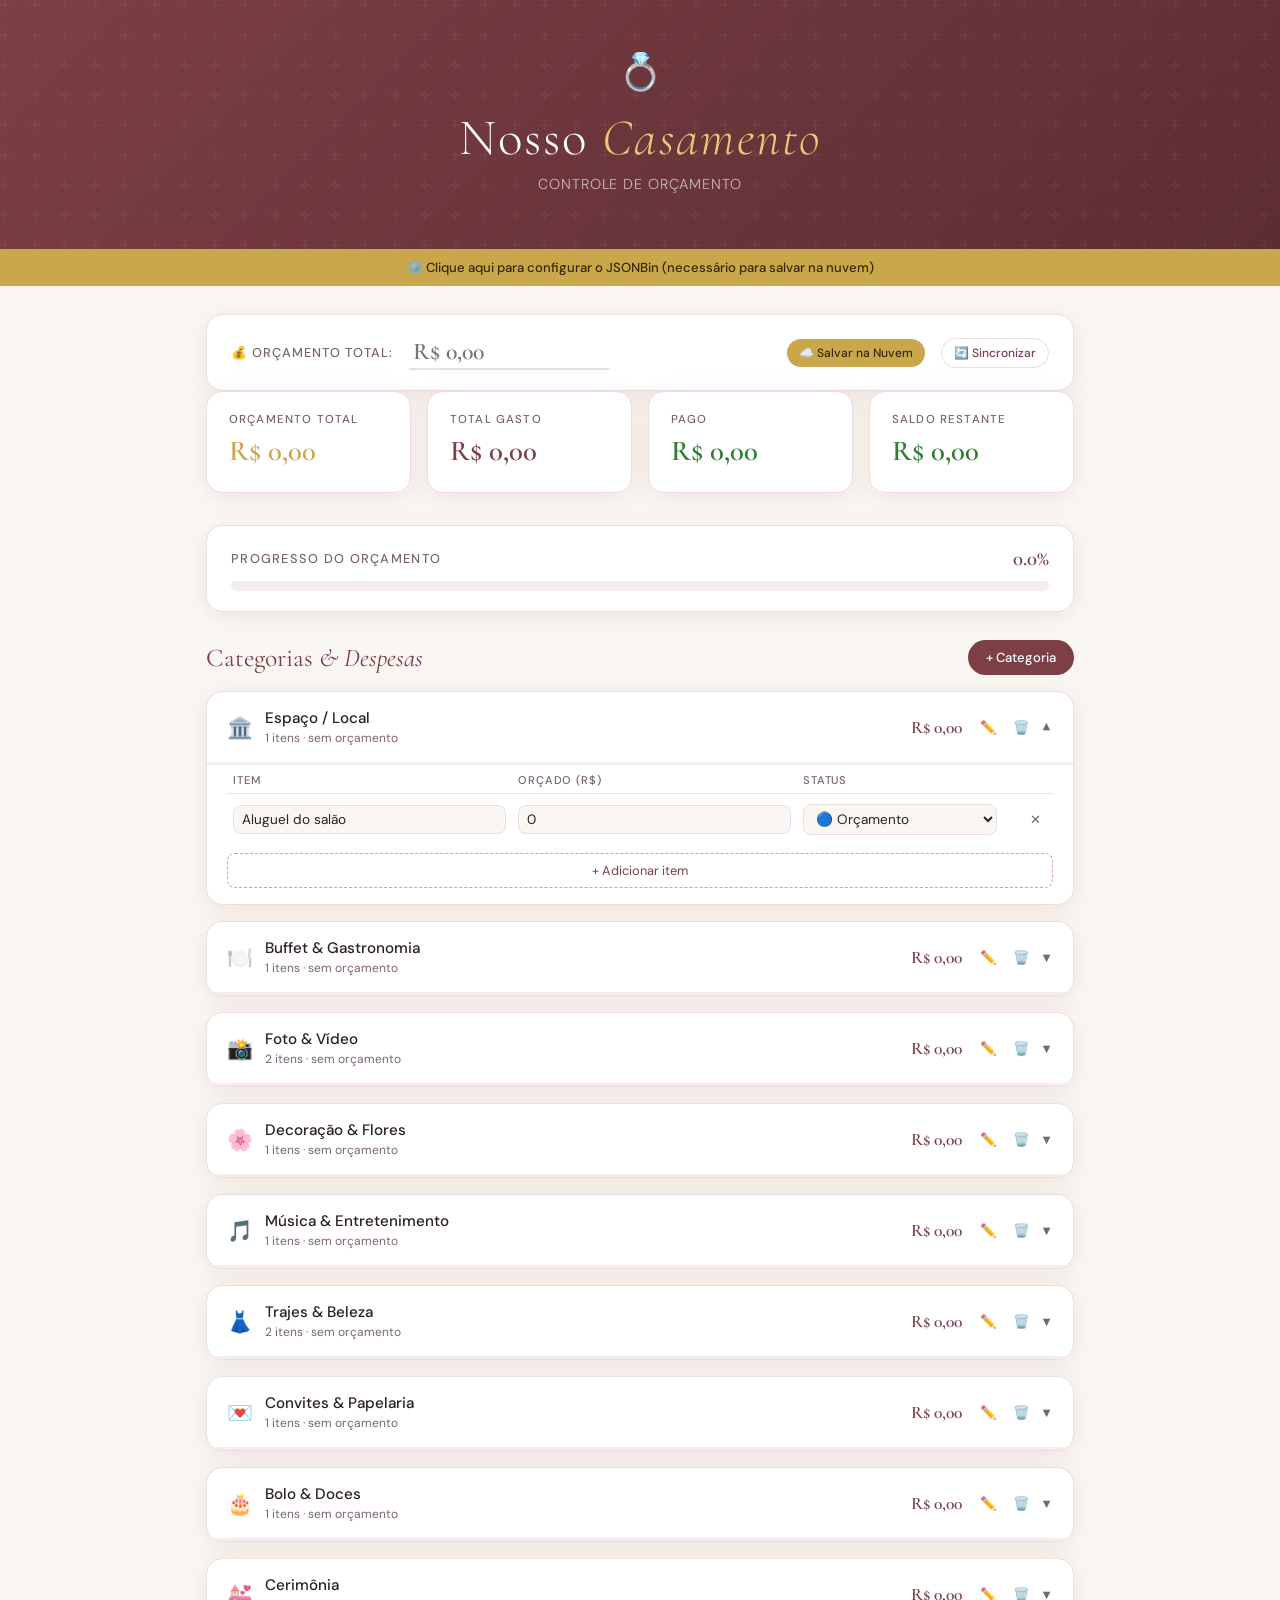
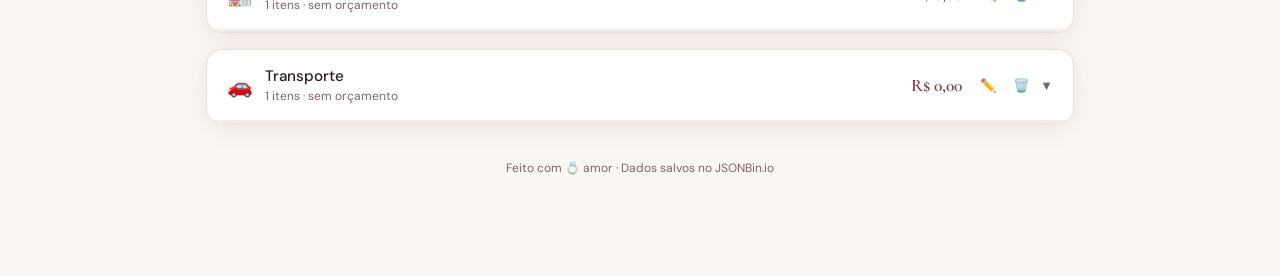
==== commit 3e8b8a61: "Update index.html" ====
--- a/index.html
+++ b/index.html
@@ -2,193 +2,1025 @@
 <html lang="pt-BR">
 <head>
   <meta charset="UTF-8" />
-  <meta name="viewport" content="width=device-width, initial-scale=1.0" />
-  <title>Kamilly & Tiago — Lista de Presentes</title>
-  <link rel="preconnect" href="https://fonts.googleapis.com" />
-  <link rel="preconnect" href="https://fonts.gstatic.com" crossorigin />
-  <link href="https://fonts.googleapis.com/css2?family=Cormorant+Garamond:ital,wght@0,300;0,400;1,300;1,400&family=Jost:wght@200;300;400;500&display=swap" rel="stylesheet" />
-  <link rel="stylesheet" href="style.css" />
+  <meta name="viewport" content="width=device-width, initial-scale=1.0"/>
+  <title>💍 Orçamento do Casamento</title>
+  <link href="https://fonts.googleapis.com/css2?family=Cormorant+Garamond:ital,wght@0,300;0,400;0,600;1,300;1,400&family=DM+Sans:wght@300;400;500;600&display=swap" rel="stylesheet"/>
+  <style>
+    *, *::before, *::after { box-sizing: border-box; margin: 0; padding: 0; }
+
+    :root {
+      --marsala: #7B3F45;
+      --marsala-light: #A05560;
+      --marsala-pale: #f5eced;
+      --marsala-mid: #d4a0a5;
+      --gold: #C9A84C;
+      --gold-light: #e8c97a;
+      --cream: #FAF7F2;
+      --text: #2c1f22;
+      --text-muted: #7a6568;
+      --surface: #ffffff;
+      --border: #ecdde0;
+      --shadow: 0 4px 24px rgba(123,63,69,0.10);
+      --shadow-lg: 0 12px 48px rgba(123,63,69,0.16);
+    }
+
+    html { scroll-behavior: smooth; }
+
+    body {
+      font-family: 'DM Sans', sans-serif;
+      background: var(--cream);
+      color: var(--text);
+      min-height: 100vh;
+    }
+
+    /* ── HEADER ── */
+    .hero {
+      background: linear-gradient(135deg, var(--marsala) 0%, #5c2d32 100%);
+      padding: 48px 24px 56px;
+      text-align: center;
+      position: relative;
+      overflow: hidden;
+    }
+    .hero::before {
+      content: '';
+      position: absolute;
+      inset: 0;
+      background: url("data:image/svg+xml,%3Csvg width='60' height='60' viewBox='0 0 60 60' xmlns='http://www.w3.org/2000/svg'%3E%3Cg fill='none' fill-rule='evenodd'%3E%3Cg fill='%23ffffff' fill-opacity='0.04'%3E%3Cpath d='M36 34v-4h-2v4h-4v2h4v4h2v-4h4v-2h-4zm0-30V0h-2v4h-4v2h4v4h2V6h4V4h-4zM6 34v-4H4v4H0v2h4v4h2v-4h4v-2H6zM6 4V0H4v4H0v2h4v4h2V6h4V4H6z'/%3E%3C/g%3E%3C/g%3E%3C/svg%3E");
+    }
+    .hero-ring {
+      font-size: 36px;
+      margin-bottom: 12px;
+      animation: float 3s ease-in-out infinite;
+    }
+    @keyframes float {
+      0%, 100% { transform: translateY(0); }
+      50% { transform: translateY(-6px); }
+    }
+    .hero h1 {
+      font-family: 'Cormorant Garamond', serif;
+      font-size: clamp(2rem, 5vw, 3.2rem);
+      font-weight: 300;
+      color: #fff;
+      letter-spacing: 0.04em;
+      margin-bottom: 6px;
+    }
+    .hero h1 em { font-style: italic; color: var(--gold-light); }
+    .hero p {
+      color: rgba(255,255,255,0.65);
+      font-size: 0.9rem;
+      font-weight: 300;
+      letter-spacing: 0.06em;
+      text-transform: uppercase;
+    }
+
+    /* ── CONFIG BANNER ── */
+    .config-banner {
+      background: var(--gold);
+      padding: 10px 24px;
+      text-align: center;
+      font-size: 0.82rem;
+      font-weight: 500;
+      color: #3a2600;
+      display: flex;
+      align-items: center;
+      justify-content: center;
+      gap: 8px;
+      cursor: pointer;
+      transition: background 0.2s;
+    }
+    .config-banner:hover { background: var(--gold-light); }
+    .config-banner.ok { background: #e8f5e9; color: #2e7d32; cursor: default; }
+
+    /* ── MAIN ── */
+    .container {
+      max-width: 900px;
+      margin: 0 auto;
+      padding: 0 16px 80px;
+    }
+
+    /* ── SUMMARY CARDS ── */
+    .summary {
+      display: grid;
+      grid-template-columns: repeat(auto-fit, minmax(190px, 1fr));
+      gap: 16px;
+      margin: -28px 0 32px;
+      position: relative;
+      z-index: 10;
+    }
+    .card {
+      background: var(--surface);
+      border-radius: 16px;
+      padding: 20px 22px;
+      box-shadow: var(--shadow);
+      border: 1px solid var(--border);
+      transition: transform 0.2s, box-shadow 0.2s;
+    }
+    .card:hover { transform: translateY(-2px); box-shadow: var(--shadow-lg); }
+    .card-label {
+      font-size: 0.72rem;
+      text-transform: uppercase;
+      letter-spacing: 0.1em;
+      color: var(--text-muted);
+      margin-bottom: 6px;
+      font-weight: 500;
+    }
+    .card-value {
+      font-family: 'Cormorant Garamond', serif;
+      font-size: 1.8rem;
+      font-weight: 600;
+      color: var(--marsala);
+    }
+    .card-value.gold { color: var(--gold); }
+    .card-value.green { color: #2e7d32; }
+    .card-value.red { color: #c62828; }
+    .card-sub {
+      font-size: 0.75rem;
+      color: var(--text-muted);
+      margin-top: 4px;
+    }
+
+    /* ── PROGRESS BAR ── */
+    .progress-wrap {
+      background: var(--surface);
+      border-radius: 16px;
+      padding: 20px 24px;
+      box-shadow: var(--shadow);
+      border: 1px solid var(--border);
+      margin-bottom: 28px;
+    }
+    .progress-header {
+      display: flex;
+      justify-content: space-between;
+      align-items: center;
+      margin-bottom: 10px;
+    }
+    .progress-title {
+      font-size: 0.8rem;
+      text-transform: uppercase;
+      letter-spacing: 0.1em;
+      color: var(--text-muted);
+      font-weight: 500;
+    }
+    .progress-pct {
+      font-family: 'Cormorant Garamond', serif;
+      font-size: 1.3rem;
+      font-weight: 600;
+      color: var(--marsala);
+    }
+    .progress-bar-bg {
+      background: var(--marsala-pale);
+      border-radius: 100px;
+      height: 10px;
+      overflow: hidden;
+    }
+    .progress-bar-fill {
+      height: 100%;
+      background: linear-gradient(90deg, var(--marsala), var(--gold));
+      border-radius: 100px;
+      transition: width 0.6s cubic-bezier(0.4,0,0.2,1);
+    }
+
+    /* ── SECTION ── */
+    .section-header {
+      display: flex;
+      align-items: center;
+      justify-content: space-between;
+      margin-bottom: 16px;
+      flex-wrap: wrap;
+      gap: 10px;
+    }
+    .section-title {
+      font-family: 'Cormorant Garamond', serif;
+      font-size: 1.6rem;
+      font-weight: 400;
+      color: var(--marsala);
+    }
+    .section-title span { font-style: italic; }
+
+    /* ── BUTTONS ── */
+    .btn {
+      display: inline-flex;
+      align-items: center;
+      gap: 6px;
+      padding: 9px 18px;
+      border-radius: 100px;
+      font-family: 'DM Sans', sans-serif;
+      font-size: 0.82rem;
+      font-weight: 500;
+      cursor: pointer;
+      border: none;
+      transition: all 0.2s;
+      white-space: nowrap;
+    }
+    .btn-primary {
+      background: var(--marsala);
+      color: #fff;
+    }
+    .btn-primary:hover { background: var(--marsala-light); transform: translateY(-1px); }
+    .btn-ghost {
+      background: transparent;
+      color: var(--marsala);
+      border: 1.5px solid var(--border);
+    }
+    .btn-ghost:hover { border-color: var(--marsala); background: var(--marsala-pale); }
+    .btn-gold {
+      background: var(--gold);
+      color: #3a2600;
+    }
+    .btn-gold:hover { background: var(--gold-light); }
+    .btn-sm { padding: 6px 12px; font-size: 0.75rem; }
+    .btn-icon { padding: 6px; border-radius: 8px; background: transparent; border: none; cursor: pointer; color: var(--text-muted); transition: all 0.15s; }
+    .btn-icon:hover { color: var(--marsala); background: var(--marsala-pale); }
+    .btn-icon.danger:hover { color: #c62828; background: #ffebee; }
+
+    /* ── CATEGORY CARD ── */
+    .category-block {
+      background: var(--surface);
+      border-radius: 16px;
+      border: 1px solid var(--border);
+      margin-bottom: 16px;
+      box-shadow: var(--shadow);
+      overflow: hidden;
+      animation: fadeSlide 0.3s ease;
+    }
+    @keyframes fadeSlide {
+      from { opacity: 0; transform: translateY(8px); }
+      to { opacity: 1; transform: translateY(0); }
+    }
+    .category-head {
+      display: flex;
+      align-items: center;
+      gap: 12px;
+      padding: 16px 20px;
+      cursor: pointer;
+      user-select: none;
+      transition: background 0.15s;
+    }
+    .category-head:hover { background: var(--marsala-pale); }
+    .cat-emoji { font-size: 1.3rem; flex-shrink: 0; }
+    .cat-info { flex: 1; min-width: 0; }
+    .cat-name {
+      font-weight: 500;
+      font-size: 0.95rem;
+      color: var(--text);
+    }
+    .cat-totals {
+      font-size: 0.75rem;
+      color: var(--text-muted);
+      margin-top: 2px;
+    }
+    .cat-badge {
+      font-family: 'Cormorant Garamond', serif;
+      font-size: 1.1rem;
+      font-weight: 600;
+      color: var(--marsala);
+      flex-shrink: 0;
+    }
+    .cat-chevron { color: var(--text-muted); font-size: 0.8rem; transition: transform 0.25s; flex-shrink: 0; }
+    .cat-chevron.open { transform: rotate(180deg); }
+
+    /* ── MINI PROGRESS ── */
+    .cat-mini-bar {
+      height: 3px;
+      background: var(--marsala-pale);
+    }
+    .cat-mini-fill {
+      height: 100%;
+      background: linear-gradient(90deg, var(--marsala), var(--gold));
+      transition: width 0.5s;
+    }
+
+    /* ── ITEMS TABLE ── */
+    .items-wrap { display: none; padding: 0 20px 16px; }
+    .items-wrap.open { display: block; }
+
+    .items-table { width: 100%; border-collapse: collapse; }
+    .items-table th {
+      text-align: left;
+      font-size: 0.7rem;
+      text-transform: uppercase;
+      letter-spacing: 0.08em;
+      color: var(--text-muted);
+      padding: 8px 6px 6px;
+      border-bottom: 1px solid var(--border);
+      font-weight: 500;
+    }
+    .items-table td {
+      padding: 10px 6px;
+      border-bottom: 1px solid var(--border);
+      vertical-align: middle;
+    }
+    .items-table tr:last-child td { border-bottom: none; }
+    .items-table tr.item-row:hover td { background: var(--marsala-pale); }
+
+    .td-name { font-size: 0.88rem; color: var(--text); }
+    .td-name input, .td-val input, .td-status select {
+      font-family: 'DM Sans', sans-serif;
+      font-size: 0.85rem;
+      border: 1.5px solid var(--border);
+      border-radius: 8px;
+      padding: 5px 8px;
+      background: var(--cream);
+      color: var(--text);
+      width: 100%;
+      outline: none;
+      transition: border-color 0.15s;
+    }
+    .td-name input:focus, .td-val input:focus, .td-status select:focus {
+      border-color: var(--marsala);
+    }
+    .td-val { font-size: 0.88rem; min-width: 110px; }
+    .td-status { min-width: 120px; }
+    .td-actions { white-space: nowrap; text-align: right; }
+
+    .status-badge {
+      display: inline-flex;
+      align-items: center;
+      gap: 4px;
+      padding: 3px 9px;
+      border-radius: 100px;
+      font-size: 0.72rem;
+      font-weight: 500;
+    }
+    .status-pago { background: #e8f5e9; color: #2e7d32; }
+    .status-pendente { background: #fff8e1; color: #f57f17; }
+    .status-orcamento { background: #e3f2fd; color: #1565c0; }
+
+    .add-item-row td { background: none; }
+    .add-item-btn {
+      width: 100%;
+      padding: 8px;
+      border: 1.5px dashed var(--marsala-mid);
+      border-radius: 8px;
+      background: transparent;
+      color: var(--marsala);
+      font-family: 'DM Sans', sans-serif;
+      font-size: 0.8rem;
+      cursor: pointer;
+      transition: all 0.2s;
+      margin-top: 8px;
+    }
+    .add-item-btn:hover { background: var(--marsala-pale); border-color: var(--marsala); }
+
+    /* ── ORÇAMENTO GLOBAL ── */
+    .budget-setup {
+      background: var(--surface);
+      border-radius: 16px;
+      border: 1px solid var(--border);
+      padding: 20px 24px;
+      margin-bottom: 28px;
+      box-shadow: var(--shadow);
+      display: flex;
+      align-items: center;
+      gap: 16px;
+      flex-wrap: wrap;
+    }
+    .budget-setup label {
+      font-size: 0.8rem;
+      font-weight: 500;
+      color: var(--text-muted);
+      text-transform: uppercase;
+      letter-spacing: 0.08em;
+      white-space: nowrap;
+    }
+    .budget-input {
+      font-family: 'Cormorant Garamond', serif;
+      font-size: 1.5rem;
+      font-weight: 600;
+      color: var(--marsala);
+      border: none;
+      border-bottom: 2px solid var(--border);
+      background: transparent;
+      outline: none;
+      padding: 2px 4px;
+      max-width: 200px;
+      transition: border-color 0.2s;
+    }
+    .budget-input:focus { border-color: var(--marsala); }
+
+    /* ── MODAL ── */
+    .modal-overlay {
+      display: none;
+      position: fixed;
+      inset: 0;
+      background: rgba(44,31,34,0.55);
+      z-index: 1000;
+      align-items: center;
+      justify-content: center;
+      padding: 16px;
+      backdrop-filter: blur(4px);
+    }
+    .modal-overlay.open { display: flex; }
+    .modal {
+      background: var(--surface);
+      border-radius: 20px;
+      padding: 32px;
+      max-width: 440px;
+      width: 100%;
+      box-shadow: var(--shadow-lg);
+      animation: modalIn 0.25s cubic-bezier(0.34,1.56,0.64,1);
+    }
+    @keyframes modalIn {
+      from { opacity: 0; transform: scale(0.92); }
+      to { opacity: 1; transform: scale(1); }
+    }
+    .modal h2 {
+      font-family: 'Cormorant Garamond', serif;
+      font-size: 1.6rem;
+      font-weight: 400;
+      color: var(--marsala);
+      margin-bottom: 8px;
+    }
+    .modal p { font-size: 0.85rem; color: var(--text-muted); margin-bottom: 20px; line-height: 1.5; }
+    .form-group { margin-bottom: 14px; }
+    .form-group label {
+      display: block;
+      font-size: 0.75rem;
+      font-weight: 500;
+      text-transform: uppercase;
+      letter-spacing: 0.08em;
+      color: var(--text-muted);
+      margin-bottom: 5px;
+    }
+    .form-group input, .form-group select {
+      width: 100%;
+      padding: 10px 12px;
+      border: 1.5px solid var(--border);
+      border-radius: 10px;
+      font-family: 'DM Sans', sans-serif;
+      font-size: 0.88rem;
+      background: var(--cream);
+      color: var(--text);
+      outline: none;
+      transition: border-color 0.15s;
+    }
+    .form-group input:focus, .form-group select:focus { border-color: var(--marsala); }
+    .modal-actions { display: flex; gap: 10px; justify-content: flex-end; margin-top: 20px; }
+
+    /* ── TOAST ── */
+    .toast {
+      position: fixed;
+      bottom: 24px;
+      right: 24px;
+      background: var(--text);
+      color: #fff;
+      padding: 12px 20px;
+      border-radius: 12px;
+      font-size: 0.85rem;
+      box-shadow: var(--shadow-lg);
+      z-index: 2000;
+      opacity: 0;
+      transform: translateY(12px);
+      transition: all 0.3s;
+      pointer-events: none;
+    }
+    .toast.show { opacity: 1; transform: translateY(0); }
+    .toast.success { background: #2e7d32; }
+    .toast.error { background: #c62828; }
+
+    /* ── SYNC BAR ── */
+    .sync-bar {
+      position: fixed;
+      top: 0; left: 0; right: 0;
+      height: 3px;
+      background: var(--gold);
+      z-index: 9999;
+      transform: scaleX(0);
+      transform-origin: left;
+      transition: transform 0.4s ease;
+    }
+    .sync-bar.active { transform: scaleX(1); }
+
+    /* ── FOOTER ── */
+    .footer {
+      text-align: center;
+      padding: 20px;
+      font-size: 0.75rem;
+      color: var(--text-muted);
+    }
+
+    /* ── RESPONSIVE ── */
+    @media (max-width: 600px) {
+      .summary { grid-template-columns: 1fr 1fr; }
+      .items-table th:nth-child(3), .items-table td:nth-child(3) { display: none; }
+      .budget-setup { flex-direction: column; align-items: flex-start; }
+    }
+  </style>
 </head>
 <body>
 
-  <!-- ░░ HERO ░░ -->
-  <section class="hero">
-    <div class="hero-badge">Lista de Presentes</div>
-    <h1 class="hero-names">
-      Kamilly
-      <span class="amp">&amp;</span>
-      <span class="n2">Tiago</span>
-    </h1>
-    <div class="vline"></div>
-    <p class="hero-date">20 de Novembro de 2027 · 18h30</p>
-
-    <div class="cd-wrap">
-      <p class="cd-label">Faltam para o grande dia</p>
-      <div class="cd-row">
-        <div class="cd-unit"><div class="cd-num" id="cd-d">000</div><span class="cd-lbl">dias</span></div>
-        <span class="cd-sep">:</span>
-        <div class="cd-unit"><div class="cd-num" id="cd-h">00</div><span class="cd-lbl">horas</span></div>
-        <span class="cd-sep">:</span>
-        <div class="cd-unit"><div class="cd-num" id="cd-m">00</div><span class="cd-lbl">min</span></div>
-        <span class="cd-sep">:</span>
-        <div class="cd-unit"><div class="cd-num" id="cd-s">00</div><span class="cd-lbl">seg</span></div>
+<div class="sync-bar" id="syncBar"></div>
+
+<!-- HERO -->
+<div class="hero">
+  <div class="hero-ring">💍</div>
+  <h1>Nosso <em>Casamento</em></h1>
+  <p>Controle de Orçamento</p>
+</div>
+
+<!-- CONFIG BANNER -->
+<div class="config-banner" id="configBanner" onclick="openConfig()">
+  ⚙️ Clique aqui para configurar o JSONBin (necessário para salvar na nuvem)
+</div>
+
+<!-- MAIN -->
+<div class="container">
+
+  <!-- ORÇAMENTO TOTAL -->
+  <div style="height:28px"></div>
+  <div class="budget-setup">
+    <label>💰 Orçamento Total:</label>
+    <input type="text" class="budget-input" id="budgetInput" placeholder="R$ 0,00" oninput="onBudgetChange(this)" />
+    <div style="flex:1"></div>
+    <button class="btn btn-gold btn-sm" onclick="saveToCloud()">☁️ Salvar na Nuvem</button>
+    <button class="btn btn-ghost btn-sm" onclick="loadFromCloud()">🔄 Sincronizar</button>
+  </div>
+
+  <!-- CARDS -->
+  <div class="summary">
+    <div class="card">
+      <div class="card-label">Orçamento Total</div>
+      <div class="card-value gold" id="cardTotal">R$ 0</div>
+    </div>
+    <div class="card">
+      <div class="card-label">Total Gasto</div>
+      <div class="card-value" id="cardGasto">R$ 0</div>
+    </div>
+    <div class="card">
+      <div class="card-label">Pago</div>
+      <div class="card-value green" id="cardPago">R$ 0</div>
+      <div class="card-sub" id="cardPagoSub"></div>
+    </div>
+    <div class="card">
+      <div class="card-label">Saldo Restante</div>
+      <div class="card-value" id="cardSaldo">R$ 0</div>
+    </div>
+  </div>
+
+  <!-- PROGRESS -->
+  <div class="progress-wrap">
+    <div class="progress-header">
+      <div class="progress-title">Progresso do Orçamento</div>
+      <div class="progress-pct" id="progressPct">0%</div>
+    </div>
+    <div class="progress-bar-bg">
+      <div class="progress-bar-fill" id="progressFill" style="width:0%"></div>
+    </div>
+  </div>
+
+  <!-- CATEGORIAS -->
+  <div class="section-header">
+    <div class="section-title">Categorias <span>&amp; Despesas</span></div>
+    <button class="btn btn-primary" onclick="openAddCategory()">+ Categoria</button>
+  </div>
+
+  <div id="categoriesContainer"></div>
+
+  <div class="footer">Feito com 💍 amor · Dados salvos no JSONBin.io</div>
+</div>
+
+<!-- MODAL CONFIG -->
+<div class="modal-overlay" id="modalConfig">
+  <div class="modal">
+    <h2>⚙️ Configurar JSONBin</h2>
+    <p>Crie uma conta gratuita em <a href="https://jsonbin.io" target="_blank" style="color:var(--marsala)">jsonbin.io</a>, gere uma <strong>API Key</strong> e um <strong>Bin</strong> para armazenar seus dados.</p>
+    <div class="form-group">
+      <label>API Key (X-Master-Key)</label>
+      <input type="text" id="cfgApiKey" placeholder="$2a$10$..." />
+    </div>
+    <div class="form-group">
+      <label>Bin ID</label>
+      <input type="text" id="cfgBinId" placeholder="64abc123..." />
+      <small style="font-size:0.72rem;color:var(--text-muted);margin-top:4px;display:block">Deixe em branco para criar um Bin novo automaticamente</small>
+    </div>
+    <div class="modal-actions">
+      <button class="btn btn-ghost" onclick="closeConfig()">Cancelar</button>
+      <button class="btn btn-primary" onclick="saveConfig()">Salvar Configuração</button>
+    </div>
+  </div>
+</div>
+
+<!-- MODAL ADICIONAR CATEGORIA -->
+<div class="modal-overlay" id="modalCat">
+  <div class="modal">
+    <h2>Nova Categoria</h2>
+    <div class="form-group">
+      <label>Emoji</label>
+      <input type="text" id="newCatEmoji" placeholder="🎵" maxlength="2" />
+    </div>
+    <div class="form-group">
+      <label>Nome da Categoria</label>
+      <input type="text" id="newCatName" placeholder="Ex: Buffet, Fotografia..." />
+    </div>
+    <div class="form-group">
+      <label>Orçamento previsto (R$)</label>
+      <input type="number" id="newCatBudget" placeholder="0.00" min="0" step="0.01" />
+    </div>
+    <div class="modal-actions">
+      <button class="btn btn-ghost" onclick="closeCatModal()">Cancelar</button>
+      <button class="btn btn-primary" onclick="addCategory()">Adicionar</button>
+    </div>
+  </div>
+</div>
+
+<!-- TOAST -->
+<div class="toast" id="toast"></div>
+
+<script>
+// ── STATE ──
+let state = {
+  budget: 0,
+  categories: []
+};
+
+let apiKey = localStorage.getItem('wb_apikey') || '';
+let binId  = localStorage.getItem('wb_binid')  || '';
+
+// ── DEFAULT DATA ──
+const DEFAULT_CATEGORIES = [
+  { id: uid(), emoji: '🏛️', name: 'Espaço / Local', budget: 0, open: true, items: [
+    { id: uid(), name: 'Aluguel do salão', orcado: 0, pago: 0, status: 'orcamento' }
+  ]},
+  { id: uid(), emoji: '🍽️', name: 'Buffet & Gastronomia', budget: 0, open: false, items: [
+    { id: uid(), name: 'Jantar completo', orcado: 0, pago: 0, status: 'orcamento' }
+  ]},
+  { id: uid(), emoji: '📸', name: 'Foto & Vídeo', budget: 0, open: false, items: [
+    { id: uid(), name: 'Fotógrafo', orcado: 0, pago: 0, status: 'orcamento' },
+    { id: uid(), name: 'Filmagem', orcado: 0, pago: 0, status: 'orcamento' }
+  ]},
+  { id: uid(), emoji: '🌸', name: 'Decoração & Flores', budget: 0, open: false, items: [
+    { id: uid(), name: 'Arranjos florais', orcado: 0, pago: 0, status: 'orcamento' }
+  ]},
+  { id: uid(), emoji: '🎵', name: 'Música & Entretenimento', budget: 0, open: false, items: [
+    { id: uid(), name: 'Banda / DJ', orcado: 0, pago: 0, status: 'orcamento' }
+  ]},
+  { id: uid(), emoji: '👗', name: 'Trajes & Beleza', budget: 0, open: false, items: [
+    { id: uid(), name: 'Vestido de noiva', orcado: 0, pago: 0, status: 'orcamento' },
+    { id: uid(), name: 'Terno do noivo', orcado: 0, pago: 0, status: 'orcamento' }
+  ]},
+  { id: uid(), emoji: '💌', name: 'Convites & Papelaria', budget: 0, open: false, items: [
+    { id: uid(), name: 'Convites impressos', orcado: 0, pago: 0, status: 'orcamento' }
+  ]},
+  { id: uid(), emoji: '🎂', name: 'Bolo & Doces', budget: 0, open: false, items: [
+    { id: uid(), name: 'Bolo principal', orcado: 0, pago: 0, status: 'orcamento' }
+  ]},
+  { id: uid(), emoji: '💒', name: 'Cerimônia', budget: 0, open: false, items: [
+    { id: uid(), name: 'Igreja / Cartório', orcado: 0, pago: 0, status: 'orcamento' }
+  ]},
+  { id: uid(), emoji: '🚗', name: 'Transporte', budget: 0, open: false, items: [
+    { id: uid(), name: 'Carro dos noivos', orcado: 0, pago: 0, status: 'orcamento' }
+  ]},
+];
+
+// ── UTILS ──
+function uid() { return Math.random().toString(36).slice(2, 9); }
+
+function fmt(v) {
+  return (v || 0).toLocaleString('pt-BR', { style: 'currency', currency: 'BRL' });
+}
+
+function parseMoney(str) {
+  if (!str && str !== 0) return 0;
+  const s = String(str).replace(/[^\d,\.]/g,'').replace(',','.');
+  return parseFloat(s) || 0;
+}
+
+function showToast(msg, type='') {
+  const t = document.getElementById('toast');
+  t.textContent = msg;
+  t.className = 'toast show ' + type;
+  setTimeout(() => t.className = 'toast', 2800);
+}
+
+function setSyncBar(on) {
+  document.getElementById('syncBar').classList.toggle('active', on);
+}
+
+// ── CONFIG ──
+function openConfig() { document.getElementById('modalConfig').classList.add('open'); document.getElementById('cfgApiKey').value = apiKey; document.getElementById('cfgBinId').value = binId; }
+function closeConfig() { document.getElementById('modalConfig').classList.remove('open'); }
+
+function saveConfig() {
+  apiKey = document.getElementById('cfgApiKey').value.trim();
+  binId  = document.getElementById('cfgBinId').value.trim();
+  localStorage.setItem('wb_apikey', apiKey);
+  localStorage.setItem('wb_binid',  binId);
+  closeConfig();
+  updateBanner();
+  showToast('Configuração salva!', 'success');
+  if (apiKey) loadFromCloud();
+}
+
+function updateBanner() {
+  const b = document.getElementById('configBanner');
+  if (apiKey && binId) {
+    b.textContent = '✅ JSONBin configurado · Bin: ' + binId.slice(0,8) + '...';
+    b.className = 'config-banner ok';
+    b.onclick = null;
+  } else {
+    b.innerHTML = '⚙️ Clique aqui para configurar o JSONBin (necessário para salvar na nuvem)';
+    b.className = 'config-banner';
+    b.onclick = openConfig;
+  }
+}
+
+// ── CLOUD ──
+async function saveToCloud() {
+  if (!apiKey) { openConfig(); return; }
+  setSyncBar(true);
+  try {
+    const payload = { budget: state.budget, categories: state.categories };
+    let url, method;
+    if (binId) {
+      url = `https://api.jsonbin.io/v3/b/${binId}`;
+      method = 'PUT';
+    } else {
+      url = 'https://api.jsonbin.io/v3/b';
+      method = 'POST';
+    }
+    const res = await fetch(url, {
+      method,
+      headers: {
+        'Content-Type': 'application/json',
+        'X-Master-Key': apiKey,
+        ...(method === 'POST' ? { 'X-Bin-Name': 'wedding-budget', 'X-Private': 'true' } : {})
+      },
+      body: JSON.stringify(payload)
+    });
+    const data = await res.json();
+    if (!res.ok) throw new Error(data.message || 'Erro ao salvar');
+    if (method === 'POST') {
+      binId = data.metadata.id;
+      localStorage.setItem('wb_binid', binId);
+      updateBanner();
+    }
+    showToast('☁️ Salvo na nuvem com sucesso!', 'success');
+  } catch(e) {
+    showToast('Erro ao salvar: ' + e.message, 'error');
+  }
+  setSyncBar(false);
+}
+
+async function loadFromCloud() {
+  if (!apiKey || !binId) { openConfig(); return; }
+  setSyncBar(true);
+  try {
+    const res = await fetch(`https://api.jsonbin.io/v3/b/${binId}/latest`, {
+      headers: { 'X-Master-Key': apiKey }
+    });
+    const data = await res.json();
+    if (!res.ok) throw new Error(data.message || 'Erro ao carregar');
+    const record = data.record;
+    state.budget = record.budget || 0;
+    state.categories = record.categories || [];
+    document.getElementById('budgetInput').value = fmt(state.budget).replace('R$\u00a0','R$ ');
+    render();
+    updateSummary();
+    showToast('🔄 Dados sincronizados!', 'success');
+  } catch(e) {
+    showToast('Erro ao carregar: ' + e.message, 'error');
+  }
+  setSyncBar(false);
+}
+
+// ── SUMMARY ──
+function updateSummary() {
+  const total = state.budget;
+  let gasto = 0, pago = 0;
+  state.categories.forEach(cat => {
+    cat.items.forEach(it => {
+      gasto += it.orcado || 0;
+      if (it.status === 'pago') pago += it.pago || it.orcado || 0;
+    });
+  });
+  const saldo = total - gasto;
+  const pct = total > 0 ? Math.min(100, (gasto/total)*100) : 0;
+
+  document.getElementById('cardTotal').textContent = fmt(total);
+  document.getElementById('cardGasto').textContent = fmt(gasto);
+  document.getElementById('cardGasto').className = 'card-value' + (gasto > total && total > 0 ? ' red' : '');
+  document.getElementById('cardPago').textContent = fmt(pago);
+  document.getElementById('cardSaldo').textContent = fmt(saldo);
+  document.getElementById('cardSaldo').className = 'card-value ' + (saldo >= 0 ? 'green' : 'red');
+  document.getElementById('progressPct').textContent = pct.toFixed(1) + '%';
+  document.getElementById('progressFill').style.width = pct + '%';
+  document.getElementById('budgetInput').value = total > 0 ? fmt(total).replace('R$\u00a0','R$ ') : '';
+}
+
+// ── BUDGET INPUT ──
+function onBudgetChange(el) {
+  const raw = el.value.replace(/[^\d]/g,'');
+  const val = parseFloat(raw) / 100;
+  state.budget = isNaN(val) ? 0 : val;
+  updateSummary();
+}
+
+// ── RENDER ──
+function render() {
+  const container = document.getElementById('categoriesContainer');
+  container.innerHTML = '';
+  state.categories.forEach(cat => {
+    container.appendChild(buildCategoryEl(cat));
+  });
+}
+
+function buildCategoryEl(cat) {
+  const catGasto = cat.items.reduce((s,it) => s + (it.orcado||0), 0);
+  const catPct = cat.budget > 0 ? Math.min(100,(catGasto/cat.budget)*100) : 0;
+
+  const block = document.createElement('div');
+  block.className = 'category-block';
+  block.dataset.id = cat.id;
+
+  block.innerHTML = `
+    <div class="category-head" onclick="toggleCat('${cat.id}')">
+      <span class="cat-emoji">${cat.emoji}</span>
+      <div class="cat-info">
+        <div class="cat-name">${cat.name}</div>
+        <div class="cat-totals">${cat.items.length} itens · ${cat.budget > 0 ? fmt(cat.budget) + ' previsto' : 'sem orçamento'}</div>
       </div>
-    </div>
-
-    <div class="scroll-hint">
-      <span>Rolar</span>
-      <div class="scroll-line"></div>
-    </div>
-  </section>
-
-  <!-- ░░ PIX ░░ -->
-  <div class="section">
-    <div class="sec-head">
-      <p class="sec-eye">Presente em dinheiro</p>
-      <h2 class="sec-title">Chave Pix</h2>
-    </div>
-    <div class="pix-wrap">
-      <div class="pix-card">
-        <div class="pix-icon">🤍</div>
-        <h3>Presente via Pix</h3>
-        <p>Sua contribuição é muito especial para nós</p>
-        <div class="pix-box" id="pix-box">
-          <span class="pix-box-lbl">Chave Pix</span>
-          <div class="pix-box-val" id="pix-key-display">—</div>
-        </div>
-        <button class="pix-copy-btn" onclick="copyPix()">
-          <svg viewBox="0 0 24 24"><rect x="9" y="9" width="13" height="13" rx="2"/><path d="M5 15H4a2 2 0 0 1-2-2V4a2 2 0 0 1 2-2h9a2 2 0 0 1 2 2v1"/></svg>
-          Copiar chave
-        </button>
-        <p class="pix-toast" id="pix-toast"></p>
-        <p class="pix-name" id="pix-name-display"></p>
+      <div class="cat-badge">${fmt(catGasto)}</div>
+      <div style="display:flex;gap:4px;align-items:center">
+        <button class="btn-icon" title="Editar" onclick="event.stopPropagation();editCat('${cat.id}')">✏️</button>
+        <button class="btn-icon danger" title="Excluir" onclick="event.stopPropagation();deleteCat('${cat.id}')">🗑️</button>
+        <span class="cat-chevron ${cat.open ? 'open' : ''}">▼</span>
       </div>
     </div>
-  </div>
-
-  <!-- ░░ PRESENTES ░░ -->
-  <div class="section" style="padding-top:0">
-    <div class="sec-head">
-      <p class="sec-eye">Nossos desejos</p>
-      <h2 class="sec-title">Lista de Presentes</h2>
-    </div>
-    <div class="gifts-grid" id="gifts-grid">
-      <div class="empty-state" id="empty-state">
-        <p>Os presentes aparecerão aqui em breve…</p>
-      </div>
-    </div>
-  </div>
-
-  <footer>
-    <p>Obrigado por fazer parte do nosso dia especial 🤍</p>
-  </footer>
-
-  <!-- ░░ BOTÃO ADMIN ░░ -->
-  <button class="admin-btn" onclick="openPwModal()" title="Área restrita">
-    <svg viewBox="0 0 24 24"><path d="M12 2a4 4 0 0 1 4 4 4 4 0 0 1-4 4 4 4 0 0 1-4-4 4 4 0 0 1 4-4m0 10c4.42 0 8 1.79 8 4v2H4v-2c0-2.21 3.58-4 8-4z"/></svg>
-  </button>
-
-  <div class="status-bar" id="status-bar"></div>
-
-  <!-- ░░ MODAL SENHA ░░ -->
-  <div class="overlay" id="pw-overlay">
-    <div class="modal" style="max-width:380px">
-      <button class="modal-close" onclick="closeOverlay('pw-overlay')">×</button>
-      <h3>Área Restrita</h3>
-      <p class="modal-sub">Apenas os noivos podem editar</p>
-      <div class="field">
-        <label>Senha</label>
-        <input type="password" id="pw-input" placeholder="Digite a senha" onkeydown="if(event.key==='Enter')checkPw()" />
-        <p class="pw-err" id="pw-err">Senha incorreta. Tente novamente.</p>
-      </div>
-      <button class="btn-primary" onclick="checkPw()">Entrar</button>
-    </div>
-  </div>
-
-  <!-- ░░ MODAL ADMIN ░░ -->
-  <div class="overlay" id="admin-overlay">
-    <div class="modal">
-      <button class="modal-close" onclick="closeOverlay('admin-overlay')">×</button>
-      <h3>Painel dos Noivos</h3>
-      <p class="modal-sub">Gerencie presentes e dados Pix</p>
-
-      <div class="tabs">
-        <button class="tab active" onclick="switchTab('tab-add',this)">+ Presente</button>
-        <button class="tab" onclick="switchTab('tab-list',this)">Lista</button>
-        <button class="tab" onclick="switchTab('tab-pix',this)">Pix</button>
-        <button class="tab" onclick="switchTab('tab-pw',this)">Senha</button>
-      </div>
-
-      <!-- TAB: ADICIONAR -->
-      <div id="tab-add">
-        <div class="field">
-          <label>Foto do presente</label>
-          <div class="img-upload" id="img-upload" onclick="document.getElementById('f-img').click()">
-            <div id="img-placeholder">
-              <svg viewBox="0 0 24 24"><rect x="3" y="3" width="18" height="18" rx="3"/><circle cx="8.5" cy="8.5" r="1.5"/><polyline points="21 15 16 10 5 21"/></svg>
-              <span>Clique para adicionar foto</span>
-              <small>JPG, PNG — até 2MB</small>
-            </div>
-            <img id="img-preview" alt="preview" style="display:none" />
-            <div class="img-overlay"><span>Trocar foto</span></div>
-          </div>
-          <input type="file" id="f-img" accept="image/*" style="display:none" onchange="handleImg(event)" />
-        </div>
-        <div class="field-row">
-          <div class="field">
-            <label>Nome do presente *</label>
-            <input type="text" id="f-name" placeholder="Ex: Jogo de Panelas" />
-          </div>
-          <div class="field">
-            <label>Categoria</label>
-            <input type="text" id="f-cat" placeholder="Ex: Cozinha" />
-          </div>
-        </div>
-        <div class="field">
-          <label>Descrição</label>
-          <textarea id="f-desc" placeholder="Breve descrição…"></textarea>
-        </div>
-        <div class="field">
-          <label>Link da loja</label>
-          <input type="url" id="f-link" placeholder="https://…" />
-        </div>
-        <button class="btn-primary" id="btn-add" onclick="addGift()">Adicionar à lista</button>
-      </div>
-
-      <!-- TAB: LISTA -->
-      <div id="tab-list" style="display:none">
-        <div id="admin-list"></div>
-      </div>
-
-      <!-- TAB: PIX -->
-      <div id="tab-pix" style="display:none">
-        <div class="field">
-          <label>Chave Pix</label>
-          <input type="text" id="p-key" placeholder="CPF, e-mail, telefone ou chave aleatória" />
-        </div>
-        <div class="field">
-          <label>Nome do favorecido</label>
-          <input type="text" id="p-name" placeholder="Ex: Kamilly e Tiago" />
-        </div>
-        <button class="btn-primary" onclick="savePix()">Salvar Pix</button>
-      </div>
-
-      <!-- TAB: SENHA -->
-      <div id="tab-pw" style="display:none">
-        <div class="field">
-          <label>Nova senha</label>
-          <input type="password" id="pw-new" placeholder="Mínimo 4 caracteres" />
-        </div>
-        <div class="field">
-          <label>Confirmar senha</label>
-          <input type="password" id="pw-confirm" placeholder="Repita a senha" />
-        </div>
-        <button class="btn-primary" onclick="changePw()">Alterar senha</button>
-      </div>
-
-    </div>
-  </div>
-
-  <script src="script.js"></script>
+    <div class="cat-mini-bar"><div class="cat-mini-fill" style="width:${catPct}%"></div></div>
+    <div class="items-wrap ${cat.open ? 'open' : ''}" id="items-${cat.id}">
+      <table class="items-table">
+        <thead>
+          <tr>
+            <th>Item</th>
+            <th>Orçado (R$)</th>
+            <th>Status</th>
+            <th></th>
+          </tr>
+        </thead>
+        <tbody id="tbody-${cat.id}">
+          ${cat.items.map(it => buildItemRow(cat.id, it)).join('')}
+        </tbody>
+      </table>
+      <button class="add-item-btn" onclick="addItem('${cat.id}')">+ Adicionar item</button>
+    </div>
+  `;
+  return block;
+}
+
+function buildItemRow(catId, it) {
+  const statusOptions = ['orcamento','pendente','pago'].map(s =>
+    `<option value="${s}" ${it.status===s?'selected':''}>${s==='orcamento'?'🔵 Orçamento':s==='pendente'?'🟡 Pendente':'🟢 Pago'}</option>`
+  ).join('');
+  return `
+    <tr class="item-row" data-item="${it.id}">
+      <td class="td-name">
+        <input type="text" value="${it.name}" onchange="updateItem('${catId}','${it.id}','name',this.value)" />
+      </td>
+      <td class="td-val">
+        <input type="number" value="${it.orcado||0}" min="0" step="0.01"
+          onchange="updateItem('${catId}','${it.id}','orcado',parseFloat(this.value)||0)" />
+      </td>
+      <td class="td-status">
+        <select onchange="updateItem('${catId}','${it.id}','status',this.value)">
+          ${statusOptions}
+        </select>
+      </td>
+      <td class="td-actions">
+        <button class="btn-icon danger" onclick="deleteItem('${catId}','${it.id}')">✕</button>
+      </td>
+    </tr>
+  `;
+}
+
+// ── TOGGLE CAT ──
+function toggleCat(catId) {
+  const cat = state.categories.find(c => c.id === catId);
+  if (!cat) return;
+  cat.open = !cat.open;
+  const wrap = document.getElementById('items-' + catId);
+  const chevron = document.querySelector(`[data-id="${catId}"] .cat-chevron`);
+  if (wrap) wrap.classList.toggle('open', cat.open);
+  if (chevron) chevron.classList.toggle('open', cat.open);
+}
+
+// ── ITEM OPS ──
+function updateItem(catId, itemId, field, value) {
+  const cat = state.categories.find(c => c.id === catId);
+  if (!cat) return;
+  const item = cat.items.find(i => i.id === itemId);
+  if (!item) return;
+  item[field] = value;
+  updateSummary();
+  // update mini bar
+  const catGasto = cat.items.reduce((s,it) => s + (it.orcado||0), 0);
+  const catPct = cat.budget > 0 ? Math.min(100,(catGasto/cat.budget)*100) : 0;
+  const fill = document.querySelector(`[data-id="${catId}"] .cat-mini-fill`);
+  if (fill) fill.style.width = catPct + '%';
+  const badge = document.querySelector(`[data-id="${catId}"] .cat-badge`);
+  if (badge) badge.textContent = fmt(catGasto);
+}
+
+function addItem(catId) {
+  const cat = state.categories.find(c => c.id === catId);
+  if (!cat) return;
+  const it = { id: uid(), name: 'Novo item', orcado: 0, pago: 0, status: 'orcamento' };
+  cat.items.push(it);
+  const tbody = document.getElementById('tbody-' + catId);
+  if (tbody) {
+    const tr = document.createElement('tr');
+    tr.className = 'item-row';
+    tr.dataset.item = it.id;
+    tr.innerHTML = buildItemRow(catId, it).replace(/<tr[^>]*>|<\/tr>/g, '');
+    tbody.appendChild(tr);
+  }
+  updateSummary();
+}
+
+function deleteItem(catId, itemId) {
+  const cat = state.categories.find(c => c.id === catId);
+  if (!cat) return;
+  cat.items = cat.items.filter(i => i.id !== itemId);
+  const row = document.querySelector(`[data-item="${itemId}"]`);
+  if (row) row.remove();
+  updateSummary();
+}
+
+// ── CATEGORY OPS ──
+function openAddCategory() { document.getElementById('modalCat').classList.add('open'); }
+function closeCatModal() { document.getElementById('modalCat').classList.remove('open'); document.getElementById('newCatName').value=''; document.getElementById('newCatEmoji').value=''; document.getElementById('newCatBudget').value=''; }
+
+function addCategory() {
+  const name = document.getElementById('newCatName').value.trim();
+  const emoji = document.getElementById('newCatEmoji').value.trim() || '📦';
+  const budget = parseFloat(document.getElementById('newCatBudget').value) || 0;
+  if (!name) { showToast('Digite um nome para a categoria', 'error'); return; }
+  const cat = { id: uid(), emoji, name, budget, open: true, items: [] };
+  state.categories.push(cat);
+  const container = document.getElementById('categoriesContainer');
+  container.appendChild(buildCategoryEl(cat));
+  closeCatModal();
+  updateSummary();
+}
+
+function deleteCat(catId) {
+  if (!confirm('Excluir esta categoria e todos os itens?')) return;
+  state.categories = state.categories.filter(c => c.id !== catId);
+  const el = document.querySelector(`[data-id="${catId}"]`);
+  if (el) el.remove();
+  updateSummary();
+}
+
+let editingCatId = null;
+function editCat(catId) {
+  const cat = state.categories.find(c => c.id === catId);
+  if (!cat) return;
+  editingCatId = catId;
+  document.getElementById('newCatEmoji').value = cat.emoji;
+  document.getElementById('newCatName').value = cat.name;
+  document.getElementById('newCatBudget').value = cat.budget;
+  document.getElementById('modalCat').classList.add('open');
+  // swap button
+  const btn = document.querySelector('#modalCat .btn-primary');
+  btn.textContent = 'Salvar';
+  btn.onclick = saveCatEdit;
+}
+function saveCatEdit() {
+  const cat = state.categories.find(c => c.id === editingCatId);
+  if (!cat) return;
+  cat.emoji = document.getElementById('newCatEmoji').value.trim() || cat.emoji;
+  cat.name = document.getElementById('newCatName').value.trim() || cat.name;
+  cat.budget = parseFloat(document.getElementById('newCatBudget').value) || 0;
+  // re-render just this block
+  const oldEl = document.querySelector(`[data-id="${editingCatId}"]`);
+  if (oldEl) oldEl.replaceWith(buildCategoryEl(cat));
+  closeCatModal();
+  // restore button
+  setTimeout(() => {
+    const btn = document.querySelector('#modalCat .btn-primary');
+    btn.textContent = 'Adicionar';
+    btn.onclick = addCategory;
+  }, 300);
+  editingCatId = null;
+  updateSummary();
+}
+
+// Close modals on overlay click
+document.querySelectorAll('.modal-overlay').forEach(overlay => {
+  overlay.addEventListener('click', e => {
+    if (e.target === overlay) overlay.classList.remove('open');
+  });
+});
+
+// ── INIT ──
+function init() {
+  state.categories = DEFAULT_CATEGORIES;
+  updateBanner();
+  render();
+  updateSummary();
+  if (apiKey && binId) loadFromCloud();
+}
+
+init();
+</script>
 </body>
 </html>
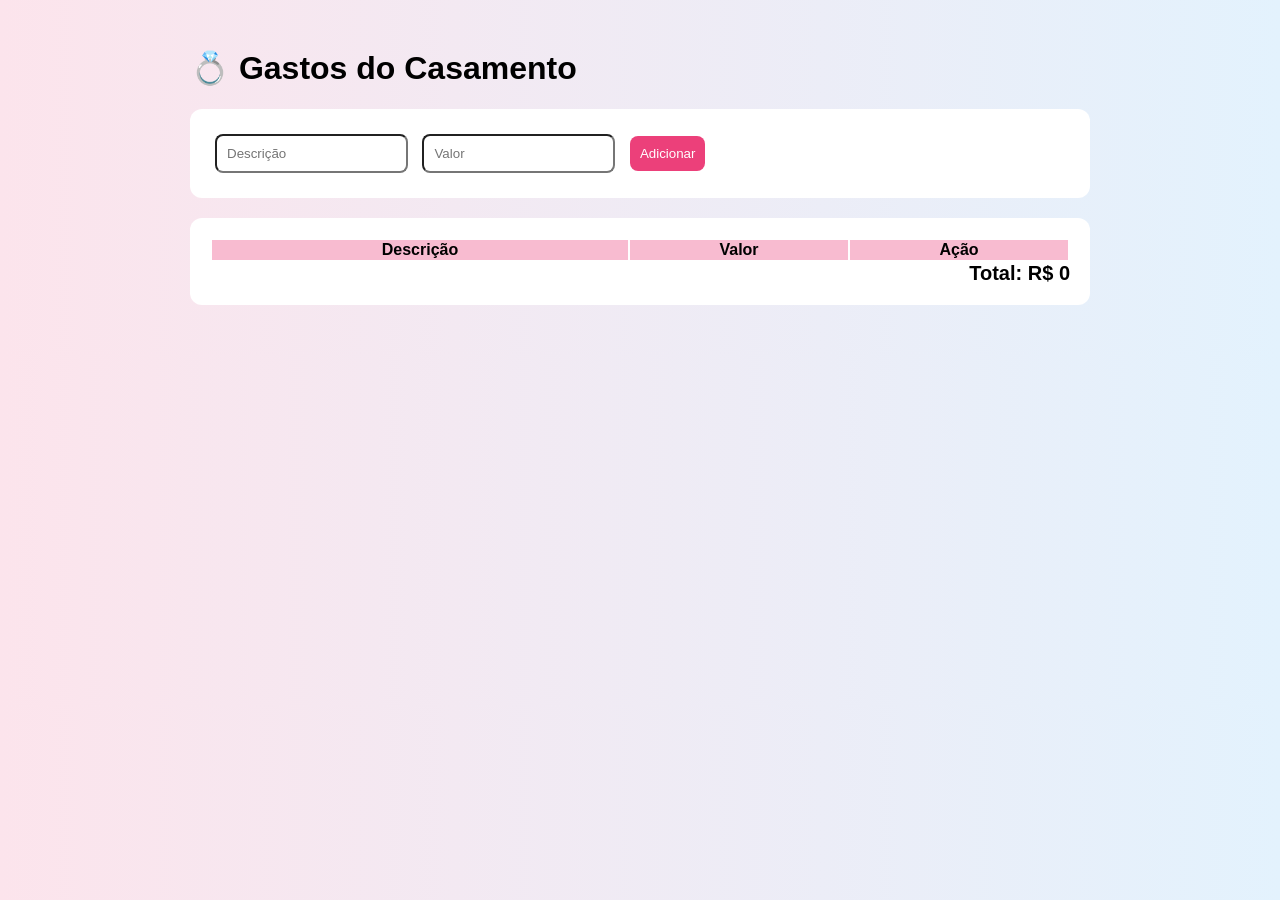
==== commit 304d07a8: "Update print statement from 'Hello' to 'Goodbye'" ====
--- a/index.html
+++ b/index.html
@@ -1,1026 +1,153 @@
 <!DOCTYPE html>
-<html lang="pt-BR">
+<html lang="pt-br">
 <head>
-  <meta charset="UTF-8" />
-  <meta name="viewport" content="width=device-width, initial-scale=1.0"/>
-  <title>💍 Orçamento do Casamento</title>
-  <link href="https://fonts.googleapis.com/css2?family=Cormorant+Garamond:ital,wght@0,300;0,400;0,600;1,300;1,400&family=DM+Sans:wght@300;400;500;600&display=swap" rel="stylesheet"/>
-  <style>
-    *, *::before, *::after { box-sizing: border-box; margin: 0; padding: 0; }
+<meta charset="UTF-8">
+<title>Gastos do Casamento</title>
+<meta name="viewport" content="width=device-width, initial-scale=1.0">
 
-    :root {
-      --marsala: #7B3F45;
-      --marsala-light: #A05560;
-      --marsala-pale: #f5eced;
-      --marsala-mid: #d4a0a5;
-      --gold: #C9A84C;
-      --gold-light: #e8c97a;
-      --cream: #FAF7F2;
-      --text: #2c1f22;
-      --text-muted: #7a6568;
-      --surface: #ffffff;
-      --border: #ecdde0;
-      --shadow: 0 4px 24px rgba(123,63,69,0.10);
-      --shadow-lg: 0 12px 48px rgba(123,63,69,0.16);
-    }
+<style>
+body {
+    font-family: Arial;
+    background: linear-gradient(to right, #fce4ec, #e3f2fd);
+}
 
-    html { scroll-behavior: smooth; }
+.container {
+    max-width: 900px;
+    margin: auto;
+    padding: 20px;
+}
 
-    body {
-      font-family: 'DM Sans', sans-serif;
-      background: var(--cream);
-      color: var(--text);
-      min-height: 100vh;
-    }
+.card {
+    background: white;
+    padding: 20px;
+    border-radius: 12px;
+    margin-bottom: 20px;
+}
 
-    /* ── HEADER ── */
-    .hero {
-      background: linear-gradient(135deg, var(--marsala) 0%, #5c2d32 100%);
-      padding: 48px 24px 56px;
-      text-align: center;
-      position: relative;
-      overflow: hidden;
-    }
-    .hero::before {
-      content: '';
-      position: absolute;
-      inset: 0;
-      background: url("data:image/svg+xml,%3Csvg width='60' height='60' viewBox='0 0 60 60' xmlns='http://www.w3.org/2000/svg'%3E%3Cg fill='none' fill-rule='evenodd'%3E%3Cg fill='%23ffffff' fill-opacity='0.04'%3E%3Cpath d='M36 34v-4h-2v4h-4v2h4v4h2v-4h4v-2h-4zm0-30V0h-2v4h-4v2h4v4h2V6h4V4h-4zM6 34v-4H4v4H0v2h4v4h2v-4h4v-2H6zM6 4V0H4v4H0v2h4v4h2V6h4V4H6z'/%3E%3C/g%3E%3C/g%3E%3C/svg%3E");
-    }
-    .hero-ring {
-      font-size: 36px;
-      margin-bottom: 12px;
-      animation: float 3s ease-in-out infinite;
-    }
-    @keyframes float {
-      0%, 100% { transform: translateY(0); }
-      50% { transform: translateY(-6px); }
-    }
-    .hero h1 {
-      font-family: 'Cormorant Garamond', serif;
-      font-size: clamp(2rem, 5vw, 3.2rem);
-      font-weight: 300;
-      color: #fff;
-      letter-spacing: 0.04em;
-      margin-bottom: 6px;
-    }
-    .hero h1 em { font-style: italic; color: var(--gold-light); }
-    .hero p {
-      color: rgba(255,255,255,0.65);
-      font-size: 0.9rem;
-      font-weight: 300;
-      letter-spacing: 0.06em;
-      text-transform: uppercase;
-    }
+input, button {
+    padding: 10px;
+    margin: 5px;
+    border-radius: 8px;
+}
 
-    /* ── CONFIG BANNER ── */
-    .config-banner {
-      background: var(--gold);
-      padding: 10px 24px;
-      text-align: center;
-      font-size: 0.82rem;
-      font-weight: 500;
-      color: #3a2600;
-      display: flex;
-      align-items: center;
-      justify-content: center;
-      gap: 8px;
-      cursor: pointer;
-      transition: background 0.2s;
-    }
-    .config-banner:hover { background: var(--gold-light); }
-    .config-banner.ok { background: #e8f5e9; color: #2e7d32; cursor: default; }
+button {
+    background: #ec407a;
+    color: white;
+    border: none;
+    cursor: pointer;
+}
 
-    /* ── MAIN ── */
-    .container {
-      max-width: 900px;
-      margin: 0 auto;
-      padding: 0 16px 80px;
-    }
+table {
+    width: 100%;
+}
 
-    /* ── SUMMARY CARDS ── */
-    .summary {
-      display: grid;
-      grid-template-columns: repeat(auto-fit, minmax(190px, 1fr));
-      gap: 16px;
-      margin: -28px 0 32px;
-      position: relative;
-      z-index: 10;
-    }
-    .card {
-      background: var(--surface);
-      border-radius: 16px;
-      padding: 20px 22px;
-      box-shadow: var(--shadow);
-      border: 1px solid var(--border);
-      transition: transform 0.2s, box-shadow 0.2s;
-    }
-    .card:hover { transform: translateY(-2px); box-shadow: var(--shadow-lg); }
-    .card-label {
-      font-size: 0.72rem;
-      text-transform: uppercase;
-      letter-spacing: 0.1em;
-      color: var(--text-muted);
-      margin-bottom: 6px;
-      font-weight: 500;
-    }
-    .card-value {
-      font-family: 'Cormorant Garamond', serif;
-      font-size: 1.8rem;
-      font-weight: 600;
-      color: var(--marsala);
-    }
-    .card-value.gold { color: var(--gold); }
-    .card-value.green { color: #2e7d32; }
-    .card-value.red { color: #c62828; }
-    .card-sub {
-      font-size: 0.75rem;
-      color: var(--text-muted);
-      margin-top: 4px;
-    }
+th {
+    background: #f8bbd0;
+}
 
-    /* ── PROGRESS BAR ── */
-    .progress-wrap {
-      background: var(--surface);
-      border-radius: 16px;
-      padding: 20px 24px;
-      box-shadow: var(--shadow);
-      border: 1px solid var(--border);
-      margin-bottom: 28px;
-    }
-    .progress-header {
-      display: flex;
-      justify-content: space-between;
-      align-items: center;
-      margin-bottom: 10px;
-    }
-    .progress-title {
-      font-size: 0.8rem;
-      text-transform: uppercase;
-      letter-spacing: 0.1em;
-      color: var(--text-muted);
-      font-weight: 500;
-    }
-    .progress-pct {
-      font-family: 'Cormorant Garamond', serif;
-      font-size: 1.3rem;
-      font-weight: 600;
-      color: var(--marsala);
-    }
-    .progress-bar-bg {
-      background: var(--marsala-pale);
-      border-radius: 100px;
-      height: 10px;
-      overflow: hidden;
-    }
-    .progress-bar-fill {
-      height: 100%;
-      background: linear-gradient(90deg, var(--marsala), var(--gold));
-      border-radius: 100px;
-      transition: width 0.6s cubic-bezier(0.4,0,0.2,1);
-    }
+.total {
+    text-align: right;
+    font-size: 20px;
+    font-weight: bold;
+}
+</style>
+</head>
 
-    /* ── SECTION ── */
-    .section-header {
-      display: flex;
-      align-items: center;
-      justify-content: space-between;
-      margin-bottom: 16px;
-      flex-wrap: wrap;
-      gap: 10px;
-    }
-    .section-title {
-      font-family: 'Cormorant Garamond', serif;
-      font-size: 1.6rem;
-      font-weight: 400;
-      color: var(--marsala);
-    }
-    .section-title span { font-style: italic; }
-
-    /* ── BUTTONS ── */
-    .btn {
-      display: inline-flex;
-      align-items: center;
-      gap: 6px;
-      padding: 9px 18px;
-      border-radius: 100px;
-      font-family: 'DM Sans', sans-serif;
-      font-size: 0.82rem;
-      font-weight: 500;
-      cursor: pointer;
-      border: none;
-      transition: all 0.2s;
-      white-space: nowrap;
-    }
-    .btn-primary {
-      background: var(--marsala);
-      color: #fff;
-    }
-    .btn-primary:hover { background: var(--marsala-light); transform: translateY(-1px); }
-    .btn-ghost {
-      background: transparent;
-      color: var(--marsala);
-      border: 1.5px solid var(--border);
-    }
-    .btn-ghost:hover { border-color: var(--marsala); background: var(--marsala-pale); }
-    .btn-gold {
-      background: var(--gold);
-      color: #3a2600;
-    }
-    .btn-gold:hover { background: var(--gold-light); }
-    .btn-sm { padding: 6px 12px; font-size: 0.75rem; }
-    .btn-icon { padding: 6px; border-radius: 8px; background: transparent; border: none; cursor: pointer; color: var(--text-muted); transition: all 0.15s; }
-    .btn-icon:hover { color: var(--marsala); background: var(--marsala-pale); }
-    .btn-icon.danger:hover { color: #c62828; background: #ffebee; }
-
-    /* ── CATEGORY CARD ── */
-    .category-block {
-      background: var(--surface);
-      border-radius: 16px;
-      border: 1px solid var(--border);
-      margin-bottom: 16px;
-      box-shadow: var(--shadow);
-      overflow: hidden;
-      animation: fadeSlide 0.3s ease;
-    }
-    @keyframes fadeSlide {
-      from { opacity: 0; transform: translateY(8px); }
-      to { opacity: 1; transform: translateY(0); }
-    }
-    .category-head {
-      display: flex;
-      align-items: center;
-      gap: 12px;
-      padding: 16px 20px;
-      cursor: pointer;
-      user-select: none;
-      transition: background 0.15s;
-    }
-    .category-head:hover { background: var(--marsala-pale); }
-    .cat-emoji { font-size: 1.3rem; flex-shrink: 0; }
-    .cat-info { flex: 1; min-width: 0; }
-    .cat-name {
-      font-weight: 500;
-      font-size: 0.95rem;
-      color: var(--text);
-    }
-    .cat-totals {
-      font-size: 0.75rem;
-      color: var(--text-muted);
-      margin-top: 2px;
-    }
-    .cat-badge {
-      font-family: 'Cormorant Garamond', serif;
-      font-size: 1.1rem;
-      font-weight: 600;
-      color: var(--marsala);
-      flex-shrink: 0;
-    }
-    .cat-chevron { color: var(--text-muted); font-size: 0.8rem; transition: transform 0.25s; flex-shrink: 0; }
-    .cat-chevron.open { transform: rotate(180deg); }
-
-    /* ── MINI PROGRESS ── */
-    .cat-mini-bar {
-      height: 3px;
-      background: var(--marsala-pale);
-    }
-    .cat-mini-fill {
-      height: 100%;
-      background: linear-gradient(90deg, var(--marsala), var(--gold));
-      transition: width 0.5s;
-    }
-
-    /* ── ITEMS TABLE ── */
-    .items-wrap { display: none; padding: 0 20px 16px; }
-    .items-wrap.open { display: block; }
-
-    .items-table { width: 100%; border-collapse: collapse; }
-    .items-table th {
-      text-align: left;
-      font-size: 0.7rem;
-      text-transform: uppercase;
-      letter-spacing: 0.08em;
-      color: var(--text-muted);
-      padding: 8px 6px 6px;
-      border-bottom: 1px solid var(--border);
-      font-weight: 500;
-    }
-    .items-table td {
-      padding: 10px 6px;
-      border-bottom: 1px solid var(--border);
-      vertical-align: middle;
-    }
-    .items-table tr:last-child td { border-bottom: none; }
-    .items-table tr.item-row:hover td { background: var(--marsala-pale); }
-
-    .td-name { font-size: 0.88rem; color: var(--text); }
-    .td-name input, .td-val input, .td-status select {
-      font-family: 'DM Sans', sans-serif;
-      font-size: 0.85rem;
-      border: 1.5px solid var(--border);
-      border-radius: 8px;
-      padding: 5px 8px;
-      background: var(--cream);
-      color: var(--text);
-      width: 100%;
-      outline: none;
-      transition: border-color 0.15s;
-    }
-    .td-name input:focus, .td-val input:focus, .td-status select:focus {
-      border-color: var(--marsala);
-    }
-    .td-val { font-size: 0.88rem; min-width: 110px; }
-    .td-status { min-width: 120px; }
-    .td-actions { white-space: nowrap; text-align: right; }
-
-    .status-badge {
-      display: inline-flex;
-      align-items: center;
-      gap: 4px;
-      padding: 3px 9px;
-      border-radius: 100px;
-      font-size: 0.72rem;
-      font-weight: 500;
-    }
-    .status-pago { background: #e8f5e9; color: #2e7d32; }
-    .status-pendente { background: #fff8e1; color: #f57f17; }
-    .status-orcamento { background: #e3f2fd; color: #1565c0; }
-
-    .add-item-row td { background: none; }
-    .add-item-btn {
-      width: 100%;
-      padding: 8px;
-      border: 1.5px dashed var(--marsala-mid);
-      border-radius: 8px;
-      background: transparent;
-      color: var(--marsala);
-      font-family: 'DM Sans', sans-serif;
-      font-size: 0.8rem;
-      cursor: pointer;
-      transition: all 0.2s;
-      margin-top: 8px;
-    }
-    .add-item-btn:hover { background: var(--marsala-pale); border-color: var(--marsala); }
-
-    /* ── ORÇAMENTO GLOBAL ── */
-    .budget-setup {
-      background: var(--surface);
-      border-radius: 16px;
-      border: 1px solid var(--border);
-      padding: 20px 24px;
-      margin-bottom: 28px;
-      box-shadow: var(--shadow);
-      display: flex;
-      align-items: center;
-      gap: 16px;
-      flex-wrap: wrap;
-    }
-    .budget-setup label {
-      font-size: 0.8rem;
-      font-weight: 500;
-      color: var(--text-muted);
-      text-transform: uppercase;
-      letter-spacing: 0.08em;
-      white-space: nowrap;
-    }
-    .budget-input {
-      font-family: 'Cormorant Garamond', serif;
-      font-size: 1.5rem;
-      font-weight: 600;
-      color: var(--marsala);
-      border: none;
-      border-bottom: 2px solid var(--border);
-      background: transparent;
-      outline: none;
-      padding: 2px 4px;
-      max-width: 200px;
-      transition: border-color 0.2s;
-    }
-    .budget-input:focus { border-color: var(--marsala); }
-
-    /* ── MODAL ── */
-    .modal-overlay {
-      display: none;
-      position: fixed;
-      inset: 0;
-      background: rgba(44,31,34,0.55);
-      z-index: 1000;
-      align-items: center;
-      justify-content: center;
-      padding: 16px;
-      backdrop-filter: blur(4px);
-    }
-    .modal-overlay.open { display: flex; }
-    .modal {
-      background: var(--surface);
-      border-radius: 20px;
-      padding: 32px;
-      max-width: 440px;
-      width: 100%;
-      box-shadow: var(--shadow-lg);
-      animation: modalIn 0.25s cubic-bezier(0.34,1.56,0.64,1);
-    }
-    @keyframes modalIn {
-      from { opacity: 0; transform: scale(0.92); }
-      to { opacity: 1; transform: scale(1); }
-    }
-    .modal h2 {
-      font-family: 'Cormorant Garamond', serif;
-      font-size: 1.6rem;
-      font-weight: 400;
-      color: var(--marsala);
-      margin-bottom: 8px;
-    }
-    .modal p { font-size: 0.85rem; color: var(--text-muted); margin-bottom: 20px; line-height: 1.5; }
-    .form-group { margin-bottom: 14px; }
-    .form-group label {
-      display: block;
-      font-size: 0.75rem;
-      font-weight: 500;
-      text-transform: uppercase;
-      letter-spacing: 0.08em;
-      color: var(--text-muted);
-      margin-bottom: 5px;
-    }
-    .form-group input, .form-group select {
-      width: 100%;
-      padding: 10px 12px;
-      border: 1.5px solid var(--border);
-      border-radius: 10px;
-      font-family: 'DM Sans', sans-serif;
-      font-size: 0.88rem;
-      background: var(--cream);
-      color: var(--text);
-      outline: none;
-      transition: border-color 0.15s;
-    }
-    .form-group input:focus, .form-group select:focus { border-color: var(--marsala); }
-    .modal-actions { display: flex; gap: 10px; justify-content: flex-end; margin-top: 20px; }
-
-    /* ── TOAST ── */
-    .toast {
-      position: fixed;
-      bottom: 24px;
-      right: 24px;
-      background: var(--text);
-      color: #fff;
-      padding: 12px 20px;
-      border-radius: 12px;
-      font-size: 0.85rem;
-      box-shadow: var(--shadow-lg);
-      z-index: 2000;
-      opacity: 0;
-      transform: translateY(12px);
-      transition: all 0.3s;
-      pointer-events: none;
-    }
-    .toast.show { opacity: 1; transform: translateY(0); }
-    .toast.success { background: #2e7d32; }
-    .toast.error { background: #c62828; }
-
-    /* ── SYNC BAR ── */
-    .sync-bar {
-      position: fixed;
-      top: 0; left: 0; right: 0;
-      height: 3px;
-      background: var(--gold);
-      z-index: 9999;
-      transform: scaleX(0);
-      transform-origin: left;
-      transition: transform 0.4s ease;
-    }
-    .sync-bar.active { transform: scaleX(1); }
-
-    /* ── FOOTER ── */
-    .footer {
-      text-align: center;
-      padding: 20px;
-      font-size: 0.75rem;
-      color: var(--text-muted);
-    }
-
-    /* ── RESPONSIVE ── */
-    @media (max-width: 600px) {
-      .summary { grid-template-columns: 1fr 1fr; }
-      .items-table th:nth-child(3), .items-table td:nth-child(3) { display: none; }
-      .budget-setup { flex-direction: column; align-items: flex-start; }
-    }
-  </style>
-</head>
 <body>
 
-<div class="sync-bar" id="syncBar"></div>
+<div class="container">
+    <h1>💍 Gastos do Casamento</h1>
 
-<!-- HERO -->
-<div class="hero">
-  <div class="hero-ring">💍</div>
-  <h1>Nosso <em>Casamento</em></h1>
-  <p>Controle de Orçamento</p>
+    <div class="card">
+        <input id="desc" placeholder="Descrição">
+        <input id="valor" type="number" placeholder="Valor">
+        <button onclick="add()">Adicionar</button>
+    </div>
+
+    <div class="card">
+        <table>
+            <thead>
+                <tr>
+                    <th>Descrição</th>
+                    <th>Valor</th>
+                    <th>Ação</th>
+                </tr>
+            </thead>
+            <tbody id="lista"></tbody>
+        </table>
+
+        <div class="total">Total: R$ <span id="total">0</span></div>
+    </div>
 </div>
 
-<!-- CONFIG BANNER -->
-<div class="config-banner" id="configBanner" onclick="openConfig()">
-  ⚙️ Clique aqui para configurar o JSONBin (necessário para salvar na nuvem)
-</div>
+<script>
+const API_KEY = $2a$10$H8/dbUWlIFxYwYbkKH/iwuYxlNFW1ycU9EmaWExCh7/XVeVCe1C3O;
+const BIN_ID = 69fba166c0954111d8e82c4d;
 
-<!-- MAIN -->
-<div class="container">
+let gastos = [];
 
-  <!-- ORÇAMENTO TOTAL -->
-  <div style="height:28px"></div>
-  <div class="budget-setup">
-    <label>💰 Orçamento Total:</label>
-    <input type="text" class="budget-input" id="budgetInput" placeholder="R$ 0,00" oninput="onBudgetChange(this)" />
-    <div style="flex:1"></div>
-    <button class="btn btn-gold btn-sm" onclick="saveToCloud()">☁️ Salvar na Nuvem</button>
-    <button class="btn btn-ghost btn-sm" onclick="loadFromCloud()">🔄 Sincronizar</button>
-  </div>
+// 🔄 Buscar dados da nuvem
+async function carregar() {
+    const res = await fetch(`https://api.jsonbin.io/v3/b/${BIN_ID}/latest`, {
+        headers: { "X-Master-Key": API_KEY }
+    });
 
-  <!-- CARDS -->
-  <div class="summary">
-    <div class="card">
-      <div class="card-label">Orçamento Total</div>
-      <div class="card-value gold" id="cardTotal">R$ 0</div>
-    </div>
-    <div class="card">
-      <div class="card-label">Total Gasto</div>
-      <div class="card-value" id="cardGasto">R$ 0</div>
-    </div>
-    <div class="card">
-      <div class="card-label">Pago</div>
-      <div class="card-value green" id="cardPago">R$ 0</div>
-      <div class="card-sub" id="cardPagoSub"></div>
-    </div>
-    <div class="card">
-      <div class="card-label">Saldo Restante</div>
-      <div class="card-value" id="cardSaldo">R$ 0</div>
-    </div>
-  </div>
-
-  <!-- PROGRESS -->
-  <div class="progress-wrap">
-    <div class="progress-header">
-      <div class="progress-title">Progresso do Orçamento</div>
-      <div class="progress-pct" id="progressPct">0%</div>
-    </div>
-    <div class="progress-bar-bg">
-      <div class="progress-bar-fill" id="progressFill" style="width:0%"></div>
-    </div>
-  </div>
-
-  <!-- CATEGORIAS -->
-  <div class="section-header">
-    <div class="section-title">Categorias <span>&amp; Despesas</span></div>
-    <button class="btn btn-primary" onclick="openAddCategory()">+ Categoria</button>
-  </div>
-
-  <div id="categoriesContainer"></div>
-
-  <div class="footer">Feito com 💍 amor · Dados salvos no JSONBin.io</div>
-</div>
-
-<!-- MODAL CONFIG -->
-<div class="modal-overlay" id="modalConfig">
-  <div class="modal">
-    <h2>⚙️ Configurar JSONBin</h2>
-    <p>Crie uma conta gratuita em <a href="https://jsonbin.io" target="_blank" style="color:var(--marsala)">jsonbin.io</a>, gere uma <strong>API Key</strong> e um <strong>Bin</strong> para armazenar seus dados.</p>
-    <div class="form-group">
-      <label>API Key (X-Master-Key)</label>
-      <input type="text" id="cfgApiKey" placeholder="$2a$10$..." />
-    </div>
-    <div class="form-group">
-      <label>Bin ID</label>
-      <input type="text" id="cfgBinId" placeholder="64abc123..." />
-      <small style="font-size:0.72rem;color:var(--text-muted);margin-top:4px;display:block">Deixe em branco para criar um Bin novo automaticamente</small>
-    </div>
-    <div class="modal-actions">
-      <button class="btn btn-ghost" onclick="closeConfig()">Cancelar</button>
-      <button class="btn btn-primary" onclick="saveConfig()">Salvar Configuração</button>
-    </div>
-  </div>
-</div>
-
-<!-- MODAL ADICIONAR CATEGORIA -->
-<div class="modal-overlay" id="modalCat">
-  <div class="modal">
-    <h2>Nova Categoria</h2>
-    <div class="form-group">
-      <label>Emoji</label>
-      <input type="text" id="newCatEmoji" placeholder="🎵" maxlength="2" />
-    </div>
-    <div class="form-group">
-      <label>Nome da Categoria</label>
-      <input type="text" id="newCatName" placeholder="Ex: Buffet, Fotografia..." />
-    </div>
-    <div class="form-group">
-      <label>Orçamento previsto (R$)</label>
-      <input type="number" id="newCatBudget" placeholder="0.00" min="0" step="0.01" />
-    </div>
-    <div class="modal-actions">
-      <button class="btn btn-ghost" onclick="closeCatModal()">Cancelar</button>
-      <button class="btn btn-primary" onclick="addCategory()">Adicionar</button>
-    </div>
-  </div>
-</div>
-
-<!-- TOAST -->
-<div class="toast" id="toast"></div>
-
-<script>
-// ── STATE ──
-let state = {
-  budget: 0,
-  categories: []
-};
-
-let apiKey = localStorage.getItem('wb_apikey') || '';
-let binId  = localStorage.getItem('wb_binid')  || '';
-
-// ── DEFAULT DATA ──
-const DEFAULT_CATEGORIES = [
-  { id: uid(), emoji: '🏛️', name: 'Espaço / Local', budget: 0, open: true, items: [
-    { id: uid(), name: 'Aluguel do salão', orcado: 0, pago: 0, status: 'orcamento' }
-  ]},
-  { id: uid(), emoji: '🍽️', name: 'Buffet & Gastronomia', budget: 0, open: false, items: [
-    { id: uid(), name: 'Jantar completo', orcado: 0, pago: 0, status: 'orcamento' }
-  ]},
-  { id: uid(), emoji: '📸', name: 'Foto & Vídeo', budget: 0, open: false, items: [
-    { id: uid(), name: 'Fotógrafo', orcado: 0, pago: 0, status: 'orcamento' },
-    { id: uid(), name: 'Filmagem', orcado: 0, pago: 0, status: 'orcamento' }
-  ]},
-  { id: uid(), emoji: '🌸', name: 'Decoração & Flores', budget: 0, open: false, items: [
-    { id: uid(), name: 'Arranjos florais', orcado: 0, pago: 0, status: 'orcamento' }
-  ]},
-  { id: uid(), emoji: '🎵', name: 'Música & Entretenimento', budget: 0, open: false, items: [
-    { id: uid(), name: 'Banda / DJ', orcado: 0, pago: 0, status: 'orcamento' }
-  ]},
-  { id: uid(), emoji: '👗', name: 'Trajes & Beleza', budget: 0, open: false, items: [
-    { id: uid(), name: 'Vestido de noiva', orcado: 0, pago: 0, status: 'orcamento' },
-    { id: uid(), name: 'Terno do noivo', orcado: 0, pago: 0, status: 'orcamento' }
-  ]},
-  { id: uid(), emoji: '💌', name: 'Convites & Papelaria', budget: 0, open: false, items: [
-    { id: uid(), name: 'Convites impressos', orcado: 0, pago: 0, status: 'orcamento' }
-  ]},
-  { id: uid(), emoji: '🎂', name: 'Bolo & Doces', budget: 0, open: false, items: [
-    { id: uid(), name: 'Bolo principal', orcado: 0, pago: 0, status: 'orcamento' }
-  ]},
-  { id: uid(), emoji: '💒', name: 'Cerimônia', budget: 0, open: false, items: [
-    { id: uid(), name: 'Igreja / Cartório', orcado: 0, pago: 0, status: 'orcamento' }
-  ]},
-  { id: uid(), emoji: '🚗', name: 'Transporte', budget: 0, open: false, items: [
-    { id: uid(), name: 'Carro dos noivos', orcado: 0, pago: 0, status: 'orcamento' }
-  ]},
-];
-
-// ── UTILS ──
-function uid() { return Math.random().toString(36).slice(2, 9); }
-
-function fmt(v) {
-  return (v || 0).toLocaleString('pt-BR', { style: 'currency', currency: 'BRL' });
+    const data = await res.json();
+    gastos = data.record.gastos || [];
+    render();
 }
 
-function parseMoney(str) {
-  if (!str && str !== 0) return 0;
-  const s = String(str).replace(/[^\d,\.]/g,'').replace(',','.');
-  return parseFloat(s) || 0;
+// 💾 Salvar na nuvem
+async function salvar() {
+    await fetch(`https://api.jsonbin.io/v3/b/${BIN_ID}`, {
+        method: "PUT",
+        headers: {
+            "Content-Type": "application/json",
+            "X-Master-Key": API_KEY
+        },
+        body: JSON.stringify({ gastos })
+    });
 }
 
-function showToast(msg, type='') {
-  const t = document.getElementById('toast');
-  t.textContent = msg;
-  t.className = 'toast show ' + type;
-  setTimeout(() => t.className = 'toast', 2800);
+function add() {
+    let desc = document.getElementById("desc").value;
+    let valor = parseFloat(document.getElementById("valor").value);
+
+    if (!desc || !valor) return alert("Preencha os campos");
+
+    gastos.push({ desc, valor });
+    salvar();
+    render();
 }
 
-function setSyncBar(on) {
-  document.getElementById('syncBar').classList.toggle('active', on);
+function remover(i) {
+    gastos.splice(i, 1);
+    salvar();
+    render();
 }
 
-// ── CONFIG ──
-function openConfig() { document.getElementById('modalConfig').classList.add('open'); document.getElementById('cfgApiKey').value = apiKey; document.getElementById('cfgBinId').value = binId; }
-function closeConfig() { document.getElementById('modalConfig').classList.remove('open'); }
+function render() {
+    let lista = document.getElementById("lista");
+    let total = 0;
 
-function saveConfig() {
-  apiKey = document.getElementById('cfgApiKey').value.trim();
-  binId  = document.getElementById('cfgBinId').value.trim();
-  localStorage.setItem('wb_apikey', apiKey);
-  localStorage.setItem('wb_binid',  binId);
-  closeConfig();
-  updateBanner();
-  showToast('Configuração salva!', 'success');
-  if (apiKey) loadFromCloud();
+    lista.innerHTML = "";
+
+    gastos.forEach((g, i) => {
+        total += g.valor;
+
+        lista.innerHTML += `
+        <tr>
+            <td>${g.desc}</td>
+            <td>R$ ${g.valor.toFixed(2)}</td>
+            <td><button onclick="remover(${i})">Excluir</button></td>
+        </tr>`;
+    });
+
+    document.getElementById("total").innerText = total.toFixed(2);
 }
 
-function updateBanner() {
-  const b = document.getElementById('configBanner');
-  if (apiKey && binId) {
-    b.textContent = '✅ JSONBin configurado · Bin: ' + binId.slice(0,8) + '...';
-    b.className = 'config-banner ok';
-    b.onclick = null;
-  } else {
-    b.innerHTML = '⚙️ Clique aqui para configurar o JSONBin (necessário para salvar na nuvem)';
-    b.className = 'config-banner';
-    b.onclick = openConfig;
-  }
-}
+carregar();
+</script>
 
-// ── CLOUD ──
-async function saveToCloud() {
-  if (!apiKey) { openConfig(); return; }
-  setSyncBar(true);
-  try {
-    const payload = { budget: state.budget, categories: state.categories };
-    let url, method;
-    if (binId) {
-      url = `https://api.jsonbin.io/v3/b/${binId}`;
-      method = 'PUT';
-    } else {
-      url = 'https://api.jsonbin.io/v3/b';
-      method = 'POST';
-    }
-    const res = await fetch(url, {
-      method,
-      headers: {
-        'Content-Type': 'application/json',
-        'X-Master-Key': apiKey,
-        ...(method === 'POST' ? { 'X-Bin-Name': 'wedding-budget', 'X-Private': 'true' } : {})
-      },
-      body: JSON.stringify(payload)
-    });
-    const data = await res.json();
-    if (!res.ok) throw new Error(data.message || 'Erro ao salvar');
-    if (method === 'POST') {
-      binId = data.metadata.id;
-      localStorage.setItem('wb_binid', binId);
-      updateBanner();
-    }
-    showToast('☁️ Salvo na nuvem com sucesso!', 'success');
-  } catch(e) {
-    showToast('Erro ao salvar: ' + e.message, 'error');
-  }
-  setSyncBar(false);
-}
-
-async function loadFromCloud() {
-  if (!apiKey || !binId) { openConfig(); return; }
-  setSyncBar(true);
-  try {
-    const res = await fetch(`https://api.jsonbin.io/v3/b/${binId}/latest`, {
-      headers: { 'X-Master-Key': apiKey }
-    });
-    const data = await res.json();
-    if (!res.ok) throw new Error(data.message || 'Erro ao carregar');
-    const record = data.record;
-    state.budget = record.budget || 0;
-    state.categories = record.categories || [];
-    document.getElementById('budgetInput').value = fmt(state.budget).replace('R$\u00a0','R$ ');
-    render();
-    updateSummary();
-    showToast('🔄 Dados sincronizados!', 'success');
-  } catch(e) {
-    showToast('Erro ao carregar: ' + e.message, 'error');
-  }
-  setSyncBar(false);
-}
-
-// ── SUMMARY ──
-function updateSummary() {
-  const total = state.budget;
-  let gasto = 0, pago = 0;
-  state.categories.forEach(cat => {
-    cat.items.forEach(it => {
-      gasto += it.orcado || 0;
-      if (it.status === 'pago') pago += it.pago || it.orcado || 0;
-    });
-  });
-  const saldo = total - gasto;
-  const pct = total > 0 ? Math.min(100, (gasto/total)*100) : 0;
-
-  document.getElementById('cardTotal').textContent = fmt(total);
-  document.getElementById('cardGasto').textContent = fmt(gasto);
-  document.getElementById('cardGasto').className = 'card-value' + (gasto > total && total > 0 ? ' red' : '');
-  document.getElementById('cardPago').textContent = fmt(pago);
-  document.getElementById('cardSaldo').textContent = fmt(saldo);
-  document.getElementById('cardSaldo').className = 'card-value ' + (saldo >= 0 ? 'green' : 'red');
-  document.getElementById('progressPct').textContent = pct.toFixed(1) + '%';
-  document.getElementById('progressFill').style.width = pct + '%';
-  document.getElementById('budgetInput').value = total > 0 ? fmt(total).replace('R$\u00a0','R$ ') : '';
-}
-
-// ── BUDGET INPUT ──
-function onBudgetChange(el) {
-  const raw = el.value.replace(/[^\d]/g,'');
-  const val = parseFloat(raw) / 100;
-  state.budget = isNaN(val) ? 0 : val;
-  updateSummary();
-}
-
-// ── RENDER ──
-function render() {
-  const container = document.getElementById('categoriesContainer');
-  container.innerHTML = '';
-  state.categories.forEach(cat => {
-    container.appendChild(buildCategoryEl(cat));
-  });
-}
-
-function buildCategoryEl(cat) {
-  const catGasto = cat.items.reduce((s,it) => s + (it.orcado||0), 0);
-  const catPct = cat.budget > 0 ? Math.min(100,(catGasto/cat.budget)*100) : 0;
-
-  const block = document.createElement('div');
-  block.className = 'category-block';
-  block.dataset.id = cat.id;
-
-  block.innerHTML = `
-    <div class="category-head" onclick="toggleCat('${cat.id}')">
-      <span class="cat-emoji">${cat.emoji}</span>
-      <div class="cat-info">
-        <div class="cat-name">${cat.name}</div>
-        <div class="cat-totals">${cat.items.length} itens · ${cat.budget > 0 ? fmt(cat.budget) + ' previsto' : 'sem orçamento'}</div>
-      </div>
-      <div class="cat-badge">${fmt(catGasto)}</div>
-      <div style="display:flex;gap:4px;align-items:center">
-        <button class="btn-icon" title="Editar" onclick="event.stopPropagation();editCat('${cat.id}')">✏️</button>
-        <button class="btn-icon danger" title="Excluir" onclick="event.stopPropagation();deleteCat('${cat.id}')">🗑️</button>
-        <span class="cat-chevron ${cat.open ? 'open' : ''}">▼</span>
-      </div>
-    </div>
-    <div class="cat-mini-bar"><div class="cat-mini-fill" style="width:${catPct}%"></div></div>
-    <div class="items-wrap ${cat.open ? 'open' : ''}" id="items-${cat.id}">
-      <table class="items-table">
-        <thead>
-          <tr>
-            <th>Item</th>
-            <th>Orçado (R$)</th>
-            <th>Status</th>
-            <th></th>
-          </tr>
-        </thead>
-        <tbody id="tbody-${cat.id}">
-          ${cat.items.map(it => buildItemRow(cat.id, it)).join('')}
-        </tbody>
-      </table>
-      <button class="add-item-btn" onclick="addItem('${cat.id}')">+ Adicionar item</button>
-    </div>
-  `;
-  return block;
-}
-
-function buildItemRow(catId, it) {
-  const statusOptions = ['orcamento','pendente','pago'].map(s =>
-    `<option value="${s}" ${it.status===s?'selected':''}>${s==='orcamento'?'🔵 Orçamento':s==='pendente'?'🟡 Pendente':'🟢 Pago'}</option>`
-  ).join('');
-  return `
-    <tr class="item-row" data-item="${it.id}">
-      <td class="td-name">
-        <input type="text" value="${it.name}" onchange="updateItem('${catId}','${it.id}','name',this.value)" />
-      </td>
-      <td class="td-val">
-        <input type="number" value="${it.orcado||0}" min="0" step="0.01"
-          onchange="updateItem('${catId}','${it.id}','orcado',parseFloat(this.value)||0)" />
-      </td>
-      <td class="td-status">
-        <select onchange="updateItem('${catId}','${it.id}','status',this.value)">
-          ${statusOptions}
-        </select>
-      </td>
-      <td class="td-actions">
-        <button class="btn-icon danger" onclick="deleteItem('${catId}','${it.id}')">✕</button>
-      </td>
-    </tr>
-  `;
-}
-
-// ── TOGGLE CAT ──
-function toggleCat(catId) {
-  const cat = state.categories.find(c => c.id === catId);
-  if (!cat) return;
-  cat.open = !cat.open;
-  const wrap = document.getElementById('items-' + catId);
-  const chevron = document.querySelector(`[data-id="${catId}"] .cat-chevron`);
-  if (wrap) wrap.classList.toggle('open', cat.open);
-  if (chevron) chevron.classList.toggle('open', cat.open);
-}
-
-// ── ITEM OPS ──
-function updateItem(catId, itemId, field, value) {
-  const cat = state.categories.find(c => c.id === catId);
-  if (!cat) return;
-  const item = cat.items.find(i => i.id === itemId);
-  if (!item) return;
-  item[field] = value;
-  updateSummary();
-  // update mini bar
-  const catGasto = cat.items.reduce((s,it) => s + (it.orcado||0), 0);
-  const catPct = cat.budget > 0 ? Math.min(100,(catGasto/cat.budget)*100) : 0;
-  const fill = document.querySelector(`[data-id="${catId}"] .cat-mini-fill`);
-  if (fill) fill.style.width = catPct + '%';
-  const badge = document.querySelector(`[data-id="${catId}"] .cat-badge`);
-  if (badge) badge.textContent = fmt(catGasto);
-}
-
-function addItem(catId) {
-  const cat = state.categories.find(c => c.id === catId);
-  if (!cat) return;
-  const it = { id: uid(), name: 'Novo item', orcado: 0, pago: 0, status: 'orcamento' };
-  cat.items.push(it);
-  const tbody = document.getElementById('tbody-' + catId);
-  if (tbody) {
-    const tr = document.createElement('tr');
-    tr.className = 'item-row';
-    tr.dataset.item = it.id;
-    tr.innerHTML = buildItemRow(catId, it).replace(/<tr[^>]*>|<\/tr>/g, '');
-    tbody.appendChild(tr);
-  }
-  updateSummary();
-}
-
-function deleteItem(catId, itemId) {
-  const cat = state.categories.find(c => c.id === catId);
-  if (!cat) return;
-  cat.items = cat.items.filter(i => i.id !== itemId);
-  const row = document.querySelector(`[data-item="${itemId}"]`);
-  if (row) row.remove();
-  updateSummary();
-}
-
-// ── CATEGORY OPS ──
-function openAddCategory() { document.getElementById('modalCat').classList.add('open'); }
-function closeCatModal() { document.getElementById('modalCat').classList.remove('open'); document.getElementById('newCatName').value=''; document.getElementById('newCatEmoji').value=''; document.getElementById('newCatBudget').value=''; }
-
-function addCategory() {
-  const name = document.getElementById('newCatName').value.trim();
-  const emoji = document.getElementById('newCatEmoji').value.trim() || '📦';
-  const budget = parseFloat(document.getElementById('newCatBudget').value) || 0;
-  if (!name) { showToast('Digite um nome para a categoria', 'error'); return; }
-  const cat = { id: uid(), emoji, name, budget, open: true, items: [] };
-  state.categories.push(cat);
-  const container = document.getElementById('categoriesContainer');
-  container.appendChild(buildCategoryEl(cat));
-  closeCatModal();
-  updateSummary();
-}
-
-function deleteCat(catId) {
-  if (!confirm('Excluir esta categoria e todos os itens?')) return;
-  state.categories = state.categories.filter(c => c.id !== catId);
-  const el = document.querySelector(`[data-id="${catId}"]`);
-  if (el) el.remove();
-  updateSummary();
-}
-
-let editingCatId = null;
-function editCat(catId) {
-  const cat = state.categories.find(c => c.id === catId);
-  if (!cat) return;
-  editingCatId = catId;
-  document.getElementById('newCatEmoji').value = cat.emoji;
-  document.getElementById('newCatName').value = cat.name;
-  document.getElementById('newCatBudget').value = cat.budget;
-  document.getElementById('modalCat').classList.add('open');
-  // swap button
-  const btn = document.querySelector('#modalCat .btn-primary');
-  btn.textContent = 'Salvar';
-  btn.onclick = saveCatEdit;
-}
-function saveCatEdit() {
-  const cat = state.categories.find(c => c.id === editingCatId);
-  if (!cat) return;
-  cat.emoji = document.getElementById('newCatEmoji').value.trim() || cat.emoji;
-  cat.name = document.getElementById('newCatName').value.trim() || cat.name;
-  cat.budget = parseFloat(document.getElementById('newCatBudget').value) || 0;
-  // re-render just this block
-  const oldEl = document.querySelector(`[data-id="${editingCatId}"]`);
-  if (oldEl) oldEl.replaceWith(buildCategoryEl(cat));
-  closeCatModal();
-  // restore button
-  setTimeout(() => {
-    const btn = document.querySelector('#modalCat .btn-primary');
-    btn.textContent = 'Adicionar';
-    btn.onclick = addCategory;
-  }, 300);
-  editingCatId = null;
-  updateSummary();
-}
-
-// Close modals on overlay click
-document.querySelectorAll('.modal-overlay').forEach(overlay => {
-  overlay.addEventListener('click', e => {
-    if (e.target === overlay) overlay.classList.remove('open');
-  });
-});
-
-// ── INIT ──
-function init() {
-  state.categories = DEFAULT_CATEGORIES;
-  updateBanner();
-  render();
-  updateSummary();
-  if (apiKey && binId) loadFromCloud();
-}
-
-init();
-</script>
 </body>
 </html>
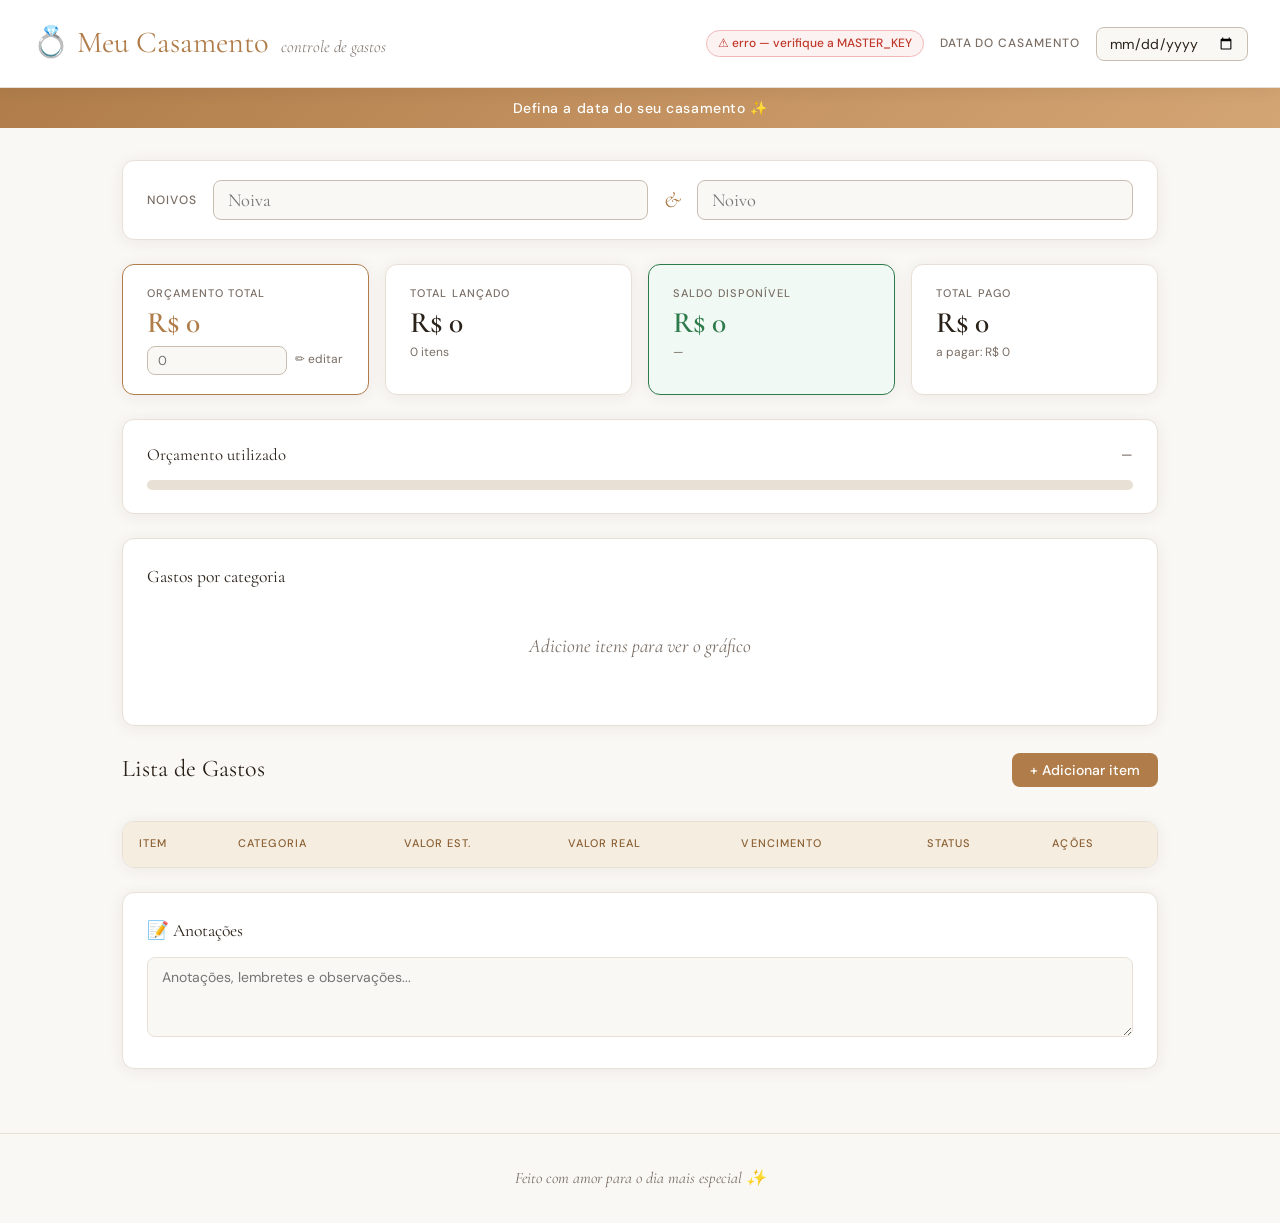
==== commit a32e28d5: "Update index.html" ====
--- a/index.html
+++ b/index.html
@@ -1,153 +1,510 @@
 <!DOCTYPE html>
-<html lang="pt-br">
+<html lang="pt-BR">
 <head>
 <meta charset="UTF-8">
-<title>Gastos do Casamento</title>
 <meta name="viewport" content="width=device-width, initial-scale=1.0">
-
+<title>Meu Casamento 💍</title>
+<link rel="preconnect" href="https://fonts.googleapis.com">
+<link href="https://fonts.googleapis.com/css2?family=Cormorant+Garamond:ital,wght@0,300;0,400;0,600;1,300;1,400&family=DM+Sans:wght@300;400;500&display=swap" rel="stylesheet">
 <style>
-body {
-    font-family: Arial;
-    background: linear-gradient(to right, #fce4ec, #e3f2fd);
-}
-
-.container {
-    max-width: 900px;
-    margin: auto;
-    padding: 20px;
-}
-
-.card {
-    background: white;
-    padding: 20px;
-    border-radius: 12px;
-    margin-bottom: 20px;
-}
-
-input, button {
-    padding: 10px;
-    margin: 5px;
-    border-radius: 8px;
-}
-
-button {
-    background: #ec407a;
-    color: white;
-    border: none;
-    cursor: pointer;
-}
-
-table {
-    width: 100%;
-}
-
-th {
-    background: #f8bbd0;
-}
-
-.total {
-    text-align: right;
-    font-size: 20px;
-    font-weight: bold;
+*,*::before,*::after{box-sizing:border-box;margin:0;padding:0}
+:root{
+  --bg:#faf8f5;--card:#fff;--border:#e8e0d5;--border-s:#c8bdb0;
+  --text:#2a2118;--muted:#7a6e65;
+  --accent:#b07d4a;--accent-l:#f5ede0;--accent-d:#8a5f32;
+  --danger:#c0392b;--danger-bg:#fdf2f2;
+  --success:#2d7a4a;--success-bg:#f0f9f4;
+  --warn:#c07a1a;--warn-bg:#fdf6e8;
+  --sh:0 2px 16px rgba(42,33,24,.07);--sh-lg:0 8px 40px rgba(42,33,24,.13);
+  --r:12px;--fd:'Cormorant Garamond',Georgia,serif;--fb:'DM Sans',system-ui,sans-serif;
+}
+body{font-family:var(--fb);background:var(--bg);color:var(--text);min-height:100vh;font-size:15px;line-height:1.6}
+#loadingOverlay{position:fixed;inset:0;background:var(--bg);display:flex;flex-direction:column;align-items:center;justify-content:center;z-index:999;gap:1rem}
+.spinner{width:36px;height:36px;border:3px solid var(--border);border-top-color:var(--accent);border-radius:50%;animation:spin .8s linear infinite}
+@keyframes spin{to{transform:rotate(360deg)}}
+#loadingOverlay p{font-family:var(--fd);font-size:1.1rem;font-style:italic;color:var(--muted)}
+.sync-badge{display:inline-flex;align-items:center;gap:5px;font-size:12px;color:var(--success);background:var(--success-bg);border:1px solid #a8d5bb;border-radius:99px;padding:3px 11px;font-weight:500}
+.sync-badge.syncing{color:var(--warn);background:var(--warn-bg);border-color:#f0cc88}
+.sync-badge.error{color:var(--danger);background:var(--danger-bg);border-color:#f0b8b8}
+header{background:var(--card);border-bottom:1px solid var(--border);padding:1.2rem 2rem;display:flex;align-items:center;justify-content:space-between;flex-wrap:wrap;gap:1rem;position:sticky;top:0;z-index:100;box-shadow:var(--sh)}
+.h-left{display:flex;align-items:baseline;gap:.75rem;flex-wrap:wrap}
+.h-left h1{font-family:var(--fd);font-size:1.9rem;font-weight:400;color:var(--accent)}
+.h-left span{font-family:var(--fd);font-size:1.05rem;font-style:italic;color:var(--muted);font-weight:300}
+.h-right{display:flex;align-items:center;gap:1rem;flex-wrap:wrap}
+.h-right label{font-size:12px;color:var(--muted);font-weight:500;text-transform:uppercase;letter-spacing:.08em}
+.h-right input[type=date]{border:1px solid var(--border-s);border-radius:8px;padding:6px 12px;font-family:var(--fb);font-size:14px;color:var(--text);background:var(--bg);cursor:pointer;outline:none}
+.countdown{background:linear-gradient(135deg,var(--accent) 0%,#d4a574 100%);color:#fff;text-align:center;padding:.55rem 2rem;font-size:14px;letter-spacing:.04em;font-weight:500}
+.container{max-width:1100px;margin:0 auto;padding:2rem}
+.couple-bar{background:var(--card);border:1px solid var(--border);border-radius:var(--r);padding:1.2rem 1.5rem;margin-bottom:1.5rem;box-shadow:var(--sh);display:flex;align-items:center;gap:1rem;flex-wrap:wrap}
+.couple-bar .lbl{font-size:12px;font-weight:500;color:var(--muted);text-transform:uppercase;letter-spacing:.08em;white-space:nowrap}
+.couple-bar input{flex:1;min-width:120px;border:1px solid var(--border-s);border-radius:8px;padding:8px 14px;font-family:var(--fd);font-size:1.15rem;color:var(--text);background:var(--bg);outline:none;transition:border-color .15s}
+.couple-bar input:focus{border-color:var(--accent);box-shadow:0 0 0 3px rgba(176,125,74,.1)}
+.couple-and{font-family:var(--fd);font-size:1.4rem;font-style:italic;color:var(--accent)}
+.summary-grid{display:grid;grid-template-columns:repeat(auto-fit,minmax(200px,1fr));gap:1rem;margin-bottom:1.5rem}
+.sc{background:var(--card);border:1px solid var(--border);border-radius:var(--r);padding:1.2rem 1.5rem;box-shadow:var(--sh);transition:transform .15s}
+.sc:hover{transform:translateY(-2px)}
+.sc .lbl{font-size:11px;text-transform:uppercase;letter-spacing:.1em;color:var(--muted);font-weight:500;margin-bottom:.3rem}
+.sc .val{font-family:var(--fd);font-size:1.85rem;font-weight:600;color:var(--text);line-height:1.1}
+.sc .sub{font-size:12px;color:var(--muted);margin-top:.2rem}
+.sc.ca{border-color:var(--accent)}.sc.ca .val{color:var(--accent)}
+.sc.cd{border-color:var(--danger);background:var(--danger-bg)}.sc.cd .val{color:var(--danger)}
+.sc.cs{border-color:var(--success);background:var(--success-bg)}.sc.cs .val{color:var(--success)}
+.budget-row{display:flex;align-items:center;gap:8px;margin-top:6px}
+.budget-row input{width:140px;border:1px solid var(--border-s);border-radius:8px;padding:5px 10px;font-family:var(--fb);font-size:13px;color:var(--text);background:var(--bg);outline:none}
+.budget-row input:focus{border-color:var(--accent)}
+.budget-row span{font-size:12px;color:var(--muted)}
+.progress-sec{background:var(--card);border:1px solid var(--border);border-radius:var(--r);padding:1.4rem 1.5rem;margin-bottom:1.5rem;box-shadow:var(--sh)}
+.progress-hd{display:flex;justify-content:space-between;align-items:center;margin-bottom:.7rem}
+.progress-hd h3{font-family:var(--fd);font-size:1.05rem;font-weight:400}
+.progress-hd span{font-size:13px;color:var(--muted);font-weight:500}
+.progress-track{background:var(--border);border-radius:99px;height:10px;overflow:hidden}
+.progress-fill{height:100%;border-radius:99px;background:linear-gradient(90deg,var(--accent),#d4a574);transition:width .5s ease}
+.progress-fill.over{background:linear-gradient(90deg,var(--danger),#e74c3c)}
+.chart-sec{background:var(--card);border:1px solid var(--border);border-radius:var(--r);padding:1.5rem;margin-bottom:1.5rem;box-shadow:var(--sh)}
+.chart-sec h3{font-family:var(--fd);font-size:1.1rem;font-weight:400;margin-bottom:1rem}
+.chart-bars{display:flex;flex-direction:column;gap:10px}
+.cbr{display:grid;grid-template-columns:130px 1fr 95px;align-items:center;gap:12px}
+.cbl{font-size:13px;color:var(--text);font-weight:500;text-align:right;overflow:hidden;text-overflow:ellipsis;white-space:nowrap}
+.cbt{background:var(--border);border-radius:99px;height:11px;overflow:hidden}
+.cbf{height:100%;border-radius:99px;transition:width .4s ease}
+.cbv{font-size:12px;color:var(--muted);font-weight:500;text-align:right;white-space:nowrap}
+.sec-hd{display:flex;align-items:center;justify-content:space-between;margin-bottom:1rem;flex-wrap:wrap;gap:.75rem}
+.sec-hd h2{font-family:var(--fd);font-size:1.5rem;font-weight:400}
+.btn{display:inline-flex;align-items:center;gap:6px;padding:8px 18px;border-radius:8px;font-family:var(--fb);font-size:14px;font-weight:500;cursor:pointer;border:none;transition:all .15s}
+.btn-p{background:var(--accent);color:#fff}.btn-p:hover{background:var(--accent-d)}
+.btn-o{background:transparent;color:var(--accent);border:1px solid var(--accent)}.btn-o:hover{background:var(--accent-l)}
+.btn-g{background:transparent;color:var(--muted);border:1px solid var(--border)}.btn-g:hover{background:var(--border);color:var(--text)}
+.btn-d{background:transparent;color:var(--danger);border:1px solid #e8bfbf}.btn-d:hover{background:var(--danger-bg)}
+.btn-sm{padding:5px 10px;font-size:12px}
+.tabs{display:flex;gap:.5rem;flex-wrap:wrap;margin-bottom:1rem}
+.tab{padding:5px 14px;border-radius:99px;font-size:13px;font-weight:500;cursor:pointer;border:1px solid var(--border);background:var(--card);color:var(--muted);transition:all .15s}
+.tab:hover{border-color:var(--accent);color:var(--accent)}
+.tab.active{background:var(--accent);color:#fff;border-color:var(--accent)}
+.tbl-wrap{background:var(--card);border:1px solid var(--border);border-radius:var(--r);box-shadow:var(--sh);overflow:hidden;overflow-x:auto}
+table{width:100%;border-collapse:collapse;min-width:600px}
+thead th{background:var(--accent-l);color:var(--accent-d);font-size:11px;text-transform:uppercase;letter-spacing:.1em;font-weight:500;padding:.85rem 1rem;text-align:left;white-space:nowrap}
+tbody tr{border-top:1px solid var(--border);transition:background .1s}
+tbody tr:hover{background:var(--accent-l)}
+tbody td{padding:.8rem 1rem;font-size:14px;vertical-align:middle}
+.td-name{font-weight:500}
+.td-val{font-family:var(--fd);font-size:1rem;font-weight:600;white-space:nowrap}
+.td-act{display:flex;gap:5px}
+.badge{display:inline-block;padding:3px 10px;border-radius:99px;font-size:11px;font-weight:500;white-space:nowrap}
+.b-paid{background:var(--success-bg);color:var(--success);border:1px solid #a8d5bb}
+.b-pend{background:var(--warn-bg);color:var(--warn);border:1px solid #f0cc88}
+.b-over{background:var(--danger-bg);color:var(--danger);border:1px solid #f0b8b8}
+.dot{display:inline-block;width:8px;height:8px;border-radius:50%;margin-right:5px}
+.empty{text-align:center;padding:3rem;color:var(--muted)}
+.empty .icon{font-size:2.8rem;margin-bottom:.75rem;opacity:.35}
+.empty p{font-family:var(--fd);font-size:1.2rem;font-style:italic;margin-bottom:1rem}
+.modal-ov{display:none;position:fixed;inset:0;background:rgba(0,0,0,.42);z-index:200;align-items:center;justify-content:center;padding:1rem}
+.modal-ov.open{display:flex}
+.modal{background:var(--card);border-radius:16px;padding:2rem;width:100%;max-width:500px;box-shadow:var(--sh-lg);animation:slideUp .2s ease;max-height:90vh;overflow-y:auto}
+@keyframes slideUp{from{transform:translateY(20px);opacity:0}to{transform:translateY(0);opacity:1}}
+.modal h2{font-family:var(--fd);font-size:1.6rem;font-weight:400;margin-bottom:1.5rem;color:var(--accent)}
+.fg{margin-bottom:1rem}
+.fg label{display:block;font-size:11px;font-weight:500;text-transform:uppercase;letter-spacing:.08em;color:var(--muted);margin-bottom:.35rem}
+.fg input,.fg select,.fg textarea{width:100%;padding:9px 13px;border:1px solid var(--border-s);border-radius:8px;font-family:var(--fb);font-size:14px;color:var(--text);background:var(--bg);outline:none;transition:border-color .15s}
+.fg input:focus,.fg select:focus{border-color:var(--accent);box-shadow:0 0 0 3px rgba(176,125,74,.1)}
+.fr{display:grid;grid-template-columns:1fr 1fr;gap:1rem}
+.modal-ft{display:flex;justify-content:flex-end;gap:.75rem;margin-top:1.5rem;padding-top:1.25rem;border-top:1px solid var(--border)}
+.notes-sec{background:var(--card);border:1px solid var(--border);border-radius:var(--r);padding:1.5rem;margin-top:1.5rem;box-shadow:var(--sh)}
+.notes-sec h3{font-family:var(--fd);font-size:1.1rem;font-weight:400;margin-bottom:.75rem}
+.notes-sec textarea{width:100%;min-height:80px;border:1px solid var(--border);border-radius:8px;padding:10px 14px;font-family:var(--fb);font-size:14px;color:var(--text);background:var(--bg);resize:vertical;outline:none;transition:border-color .15s}
+.notes-sec textarea:focus{border-color:var(--accent)}
+footer{text-align:center;padding:2rem;color:var(--muted);border-top:1px solid var(--border);margin-top:2rem;font-family:var(--fd);font-size:1rem;font-style:italic}
+@media(max-width:640px){
+  .container{padding:1rem}header{padding:1rem}
+  .fr{grid-template-columns:1fr}.cbr{grid-template-columns:90px 1fr 65px}
+  .summary-grid{grid-template-columns:1fr 1fr}.h-left h1{font-size:1.5rem}
 }
 </style>
 </head>
-
 <body>
 
+<div id="loadingOverlay">
+  <div class="spinner"></div>
+  <p>Carregando seus dados...</p>
+</div>
+
+<header>
+  <div class="h-left">
+    <h1>💍 Meu Casamento</h1>
+    <span id="headerCouple">controle de gastos</span>
+  </div>
+  <div class="h-right">
+    <span class="sync-badge" id="syncBadge">☁ sincronizado</span>
+    <label>Data do casamento</label>
+    <input type="date" id="weddingDate" onchange="onSettingsChange()">
+  </div>
+</header>
+
+<div class="countdown" id="countdownBar">Defina a data do seu casamento ✨</div>
+
 <div class="container">
-    <h1>💍 Gastos do Casamento</h1>
-
-    <div class="card">
-        <input id="desc" placeholder="Descrição">
-        <input id="valor" type="number" placeholder="Valor">
-        <button onclick="add()">Adicionar</button>
-    </div>
-
-    <div class="card">
-        <table>
-            <thead>
-                <tr>
-                    <th>Descrição</th>
-                    <th>Valor</th>
-                    <th>Ação</th>
-                </tr>
-            </thead>
-            <tbody id="lista"></tbody>
-        </table>
-
-        <div class="total">Total: R$ <span id="total">0</span></div>
-    </div>
+  <div class="couple-bar">
+    <span class="lbl">Noivos</span>
+    <input type="text" id="bride" placeholder="Noiva" oninput="onSettingsChange()">
+    <span class="couple-and">&amp;</span>
+    <input type="text" id="groom" placeholder="Noivo" oninput="onSettingsChange()">
+  </div>
+
+  <div class="summary-grid">
+    <div class="sc ca">
+      <div class="lbl">Orçamento Total</div>
+      <div class="val" id="summBudget">R$ 0</div>
+      <div class="budget-row">
+        <input type="number" id="budgetInput" placeholder="0" onchange="onSettingsChange()">
+        <span>✏️ editar</span>
+      </div>
+    </div>
+    <div class="sc">
+      <div class="lbl">Total Lançado</div>
+      <div class="val" id="summSpent">R$ 0</div>
+      <div class="sub" id="summSpentSub">0 itens</div>
+    </div>
+    <div class="sc cs" id="summLeftCard">
+      <div class="lbl">Saldo Disponível</div>
+      <div class="val" id="summLeft">R$ 0</div>
+      <div class="sub" id="summLeftSub">—</div>
+    </div>
+    <div class="sc">
+      <div class="lbl">Total Pago</div>
+      <div class="val" id="summPaid">R$ 0</div>
+      <div class="sub" id="summPaidSub">a pagar: R$ 0</div>
+    </div>
+  </div>
+
+  <div class="progress-sec">
+    <div class="progress-hd">
+      <h3>Orçamento utilizado</h3>
+      <span id="progressPct">—</span>
+    </div>
+    <div class="progress-track">
+      <div class="progress-fill" id="progressFill" style="width:0%"></div>
+    </div>
+  </div>
+
+  <div class="chart-sec">
+    <h3>Gastos por categoria</h3>
+    <div class="chart-bars" id="chartBars">
+      <div class="empty" style="padding:1.5rem"><p>Adicione itens para ver o gráfico</p></div>
+    </div>
+  </div>
+
+  <div class="sec-hd">
+    <h2>Lista de Gastos</h2>
+    <button class="btn btn-p" onclick="openModal()">+ Adicionar item</button>
+  </div>
+
+  <div class="tabs" id="tabs"></div>
+
+  <div class="tbl-wrap">
+    <table>
+      <thead>
+        <tr>
+          <th>Item</th><th>Categoria</th><th>Valor Est.</th>
+          <th>Valor Real</th><th>Vencimento</th><th>Status</th><th>Ações</th>
+        </tr>
+      </thead>
+      <tbody id="tbody"></tbody>
+    </table>
+  </div>
+
+  <div class="notes-sec">
+    <h3>📝 Anotações</h3>
+    <textarea id="notes" placeholder="Anotações, lembretes e observações..." oninput="onSettingsChange()"></textarea>
+  </div>
 </div>
 
+<footer>Feito com amor para o dia mais especial ✨</footer>
+
+<!-- MODAL -->
+<div class="modal-ov" id="modalOv" onclick="closeModalOutside(event)">
+  <div class="modal">
+    <h2 id="modalTitle">Adicionar item</h2>
+    <div class="fr">
+      <div class="fg"><label>Nome do item *</label><input type="text" id="fName" placeholder="Ex: Vestido de noiva"></div>
+      <div class="fg"><label>Categoria *</label>
+        <select id="fCat">
+          <option>Cerimônia</option><option>Decoração</option><option>Buffet</option>
+          <option>Vestimenta</option><option>Fotografia</option><option>Música</option>
+          <option>Flores</option><option>Convites</option><option>Transporte</option>
+          <option>Beleza</option><option>Lua de Mel</option><option>Outros</option>
+        </select>
+      </div>
+    </div>
+    <div class="fr">
+      <div class="fg"><label>Valor estimado (R$) *</label><input type="number" id="fEst" placeholder="0,00" step="0.01" min="0"></div>
+      <div class="fg"><label>Valor real (R$)</label><input type="number" id="fReal" placeholder="0,00" step="0.01" min="0"></div>
+    </div>
+    <div class="fr">
+      <div class="fg"><label>Vencimento</label><input type="date" id="fDue"></div>
+      <div class="fg"><label>Status</label>
+        <select id="fStatus"><option value="pending">Pendente</option><option value="paid">Pago</option></select>
+      </div>
+    </div>
+    <div class="fg"><label>Fornecedor / Observação</label><input type="text" id="fNote" placeholder="Nome do fornecedor ou observação"></div>
+    <div class="modal-ft">
+      <button class="btn btn-g" onclick="closeModal()">Cancelar</button>
+      <button class="btn btn-p" onclick="saveItem()">Salvar</button>
+    </div>
+  </div>
+</div>
+
 <script>
-const API_KEY = $2a$10$H8/dbUWlIFxYwYbkKH/iwuYxlNFW1ycU9EmaWExCh7/XVeVCe1C3O;
-const BIN_ID = 69fba166c0954111d8e82c4d;
-
-let gastos = [];
-
-// 🔄 Buscar dados da nuvem
-async function carregar() {
-    const res = await fetch(`https://api.jsonbin.io/v3/b/${BIN_ID}/latest`, {
-        headers: { "X-Master-Key": API_KEY }
-    });
-
-    const data = await res.json();
-    gastos = data.record.gastos || [];
+// ================================================================
+//  ✏️  COLE SUA MASTER KEY DO JSONBIN.IO AQUI ABAIXO
+// ================================================================
+const MASTER_KEY = "$2a$10$H8/dbUWlIFxYwYbkKH/iwuYxlNFW1ycU9EmaWExCh7/XVeVCe1C3O";
+// ================================================================
+//  ✏️  SE JÁ TIVER UM BIN CRIADO, COLE O ID AQUI (opcional)
+//      Deixe "" para criar automaticamente na primeira vez
+// ================================================================
+const BIN_ID_FIXO = "69fba166c0954111d8e82c4d";
+// ================================================================
+
+const API = "https://api.jsonbin.io/v3";
+let BIN_ID = BIN_ID_FIXO || localStorage.getItem("jb_bin_casamento") || "";
+let state  = { settings:{}, items:[] };
+let activeTab = "Todos";
+let editingId = null;
+let saveTimer = null;
+
+const CATS = {
+  "Cerimônia":"#b07d4a","Decoração":"#7a6e9e","Buffet":"#4a8a6a",
+  "Vestimenta":"#c07a9e","Fotografia":"#4a7aaa","Música":"#aa7a4a",
+  "Flores":"#6a9a4a","Convites":"#9a4a6a","Transporte":"#4a8aaa",
+  "Beleza":"#d47a8a","Lua de Mel":"#8a6ad4","Outros":"#888"
+};
+
+// ── API helpers ──────────────────────────────────────────────
+function hdrs(){ return {"Content-Type":"application/json","X-Master-Key":MASTER_KEY}; }
+
+async function createBin(){
+  const r = await fetch(`${API}/b`,{
+    method:"POST",
+    headers:{...hdrs(),"X-Bin-Name":"meu-casamento","X-Bin-Private":"false"},
+    body:JSON.stringify({settings:{},items:[]})
+  });
+  if(!r.ok) throw new Error("Erro ao criar bin");
+  const j = await r.json();
+  BIN_ID = j.metadata.id;
+  localStorage.setItem("jb_bin_casamento", BIN_ID);
+}
+
+async function readBin(){
+  const r = await fetch(`${API}/b/${BIN_ID}/latest`,{headers:hdrs()});
+  if(!r.ok) throw new Error("Erro ao ler");
+  return (await r.json()).record;
+}
+
+async function writeBin(){
+  await fetch(`${API}/b/${BIN_ID}`,{
+    method:"PUT", headers:hdrs(), body:JSON.stringify(state)
+  });
+}
+
+// ── Init ─────────────────────────────────────────────────────
+async function init(){
+  try {
+    if(!BIN_ID) await createBin();
+    const data = await readBin();
+    state = {settings:data.settings||{}, items:data.items||[]};
+    applySettings();
     render();
-}
-
-// 💾 Salvar na nuvem
-async function salvar() {
-    await fetch(`https://api.jsonbin.io/v3/b/${BIN_ID}`, {
-        method: "PUT",
-        headers: {
-            "Content-Type": "application/json",
-            "X-Master-Key": API_KEY
-        },
-        body: JSON.stringify({ gastos })
-    });
-}
-
-function add() {
-    let desc = document.getElementById("desc").value;
-    let valor = parseFloat(document.getElementById("valor").value);
-
-    if (!desc || !valor) return alert("Preencha os campos");
-
-    gastos.push({ desc, valor });
-    salvar();
-    render();
-}
-
-function remover(i) {
-    gastos.splice(i, 1);
-    salvar();
-    render();
-}
-
-function render() {
-    let lista = document.getElementById("lista");
-    let total = 0;
-
-    lista.innerHTML = "";
-
-    gastos.forEach((g, i) => {
-        total += g.valor;
-
-        lista.innerHTML += `
-        <tr>
-            <td>${g.desc}</td>
-            <td>R$ ${g.valor.toFixed(2)}</td>
-            <td><button onclick="remover(${i})">Excluir</button></td>
-        </tr>`;
-    });
-
-    document.getElementById("total").innerText = total.toFixed(2);
-}
-
-carregar();
+  } catch(e){
+    setSyncErr();
+    console.error("Erro JSONBin:", e);
+  }
+  document.getElementById("loadingOverlay").style.display = "none";
+}
+
+function applySettings(){
+  const s = state.settings;
+  if(s.bride)  document.getElementById("bride").value  = s.bride;
+  if(s.groom)  document.getElementById("groom").value  = s.groom;
+  if(s.date)   document.getElementById("weddingDate").value = s.date;
+  if(s.budget) document.getElementById("budgetInput").value = s.budget;
+  if(s.notes)  document.getElementById("notes").value  = s.notes;
+  updateCouple(); updateCountdown();
+}
+
+// ── Auto-save ────────────────────────────────────────────────
+function scheduleSave(){
+  clearTimeout(saveTimer);
+  setSyncing();
+  saveTimer = setTimeout(async ()=>{
+    try{ await writeBin(); setSyncOk(); }
+    catch(e){ setSyncErr(); }
+  }, 1200);
+}
+
+function onSettingsChange(){
+  state.settings = {
+    bride:  document.getElementById("bride").value,
+    groom:  document.getElementById("groom").value,
+    date:   document.getElementById("weddingDate").value,
+    budget: document.getElementById("budgetInput").value,
+    notes:  document.getElementById("notes").value
+  };
+  updateCouple(); updateCountdown(); render(); scheduleSave();
+}
+
+// ── Sync badge ───────────────────────────────────────────────
+function setSyncOk()  { const b=document.getElementById("syncBadge"); b.textContent="☁ sincronizado"; b.className="sync-badge"; }
+function setSyncing() { const b=document.getElementById("syncBadge"); b.textContent="⏳ salvando..."; b.className="sync-badge syncing"; }
+function setSyncErr() { const b=document.getElementById("syncBadge"); b.textContent="⚠ erro — verifique a MASTER_KEY"; b.className="sync-badge error"; }
+
+function updateCouple(){
+  const b=document.getElementById("bride").value, g=document.getElementById("groom").value;
+  document.getElementById("headerCouple").textContent=(b||g)?[b,g].filter(Boolean).join(" & "):"controle de gastos";
+}
+function updateCountdown(){
+  const d=document.getElementById("weddingDate").value, bar=document.getElementById("countdownBar");
+  if(!d){bar.textContent="Defina a data do seu casamento ✨";return;}
+  const today=new Date();today.setHours(0,0,0,0);
+  const wed=new Date(d+"T00:00:00");
+  const diff=Math.round((wed-today)/86400000);
+  if(diff<0)       bar.textContent=`O casamento aconteceu há ${Math.abs(diff)} dias 🥂`;
+  else if(diff===0) bar.textContent="Hoje é o grande dia! 🎉💍";
+  else if(diff===1) bar.textContent="Falta apenas 1 dia! 💕";
+  else              bar.textContent=`Faltam ${diff} dias para o casamento 💕`;
+}
+function fmt(v){return "R$ "+Number(v||0).toLocaleString("pt-BR",{minimumFractionDigits:2,maximumFractionDigits:2});}
+function fmtDate(d){if(!d)return "—";const p=d.split("-");return p[2]+"/"+p[1]+"/"+p[0];}
+function isOverdue(item){
+  if(item.status==="paid"||!item.due)return false;
+  const today=new Date();today.setHours(0,0,0,0);
+  return new Date(item.due+"T00:00:00")<today;
+}
+
+// ── Render ───────────────────────────────────────────────────
+function render(){
+  const items=state.items;
+  const budget=parseFloat(document.getElementById("budgetInput").value)||0;
+  const filtered=activeTab==="Todos"?items:items.filter(i=>i.cat===activeTab);
+  const total=items.reduce((s,i)=>s+(parseFloat(i.real||i.est)||0),0);
+  const paid=items.filter(i=>i.status==="paid").reduce((s,i)=>s+(parseFloat(i.real||i.est)||0),0);
+  const left=budget-total;
+
+  document.getElementById("summBudget").textContent=fmt(budget);
+  document.getElementById("summSpent").textContent=fmt(total);
+  document.getElementById("summSpentSub").textContent=items.length+" ite"+(items.length===1?"m":"ns");
+  document.getElementById("summPaid").textContent=fmt(paid);
+  document.getElementById("summPaidSub").textContent="a pagar: "+fmt(total-paid);
+  document.getElementById("summLeft").textContent=fmt(Math.abs(left));
+  document.getElementById("summLeftSub").textContent=left<0?"acima do orçamento":budget>0?"dentro do orçamento":"defina o orçamento";
+  document.getElementById("summLeftCard").className="sc "+(left<0&&budget>0?"cd":"cs");
+
+  const pct=budget>0?Math.min((total/budget)*100,100):0;
+  document.getElementById("progressFill").style.width=pct+"%";
+  document.getElementById("progressFill").className="progress-fill"+(total>budget&&budget>0?" over":"");
+  document.getElementById("progressPct").textContent=budget>0?Math.round((total/budget)*100)+"%":"—";
+
+  const cats=["Todos",...Object.keys(CATS).filter(c=>items.some(i=>i.cat===c))];
+  document.getElementById("tabs").innerHTML=cats.map(c=>
+    `<div class="tab ${c===activeTab?'active':''}" onclick="setTab('${c}')">${c} (${c==='Todos'?items.length:items.filter(i=>i.cat===c).length})</div>`
+  ).join("");
+
+  const catT={};
+  items.forEach(i=>{const v=parseFloat(i.real||i.est)||0;catT[i.cat]=(catT[i.cat]||0)+v;});
+  const entries=Object.entries(catT).sort((a,b)=>b[1]-a[1]);
+  const maxV=Math.max(...entries.map(e=>e[1]),1);
+  document.getElementById("chartBars").innerHTML=entries.length===0
+    ?`<div class="empty" style="padding:1.5rem"><p>Adicione itens para ver o gráfico</p></div>`
+    :entries.map(([cat,val])=>`
+      <div class="cbr">
+        <div class="cbl"><span class="dot" style="background:${CATS[cat]||'#888'}"></span>${cat}</div>
+        <div class="cbt"><div class="cbf" style="width:${(val/maxV*100).toFixed(1)}%;background:${CATS[cat]||'#888'}"></div></div>
+        <div class="cbv">${fmt(val)}</div>
+      </div>`).join("");
+
+  const tbody=document.getElementById("tbody");
+  if(filtered.length===0){
+    tbody.innerHTML=`<tr><td colspan="7"><div class="empty"><div class="icon">💐</div><p>Nenhum item${activeTab!=='Todos'?' nesta categoria':''}</p><button class="btn btn-p" onclick="openModal()">+ Adicionar item</button></div></td></tr>`;
+    return;
+  }
+  tbody.innerHTML=filtered.map(item=>{
+    const over=isOverdue(item);
+    const badge=item.status==="paid"?`<span class="badge b-paid">✓ Pago</span>`:over?`<span class="badge b-over">⚠ Vencido</span>`:`<span class="badge b-pend">⏳ Pendente</span>`;
+    const rc=item.real&&parseFloat(item.real)>parseFloat(item.est)?"color:var(--danger)":"";
+    return `<tr>
+      <td class="td-name">${item.name}${item.note?`<br><span style="font-size:12px;color:var(--muted);font-weight:400">${item.note}</span>`:""}</td>
+      <td><span class="dot" style="background:${CATS[item.cat]||'#888'}"></span>${item.cat}</td>
+      <td class="td-val">${fmt(item.est)}</td>
+      <td class="td-val" style="${rc}">${item.real?fmt(item.real):"—"}</td>
+      <td>${fmtDate(item.due)}</td>
+      <td>${badge}</td>
+      <td class="td-act">
+        <button class="btn btn-o btn-sm" onclick="editItem('${item.id}')">✏️</button>
+        <button class="btn btn-d btn-sm" onclick="deleteItem('${item.id}')">🗑</button>
+        ${item.status!=="paid"?`<button class="btn btn-g btn-sm" onclick="togglePaid('${item.id}')" title="Marcar como pago">✓</button>`:""}
+      </td>
+    </tr>`;
+  }).join("");
+}
+
+function setTab(t){activeTab=t;render();}
+function genId(){return Date.now().toString(36)+Math.random().toString(36).slice(2,6);}
+
+function openModal(){
+  editingId=null;
+  document.getElementById("modalTitle").textContent="Adicionar item";
+  ["fName","fEst","fReal","fDue","fNote"].forEach(id=>document.getElementById(id).value="");
+  document.getElementById("fCat").value="Cerimônia";
+  document.getElementById("fStatus").value="pending";
+  document.getElementById("modalOv").classList.add("open");
+  setTimeout(()=>document.getElementById("fName").focus(),100);
+}
+function editItem(id){
+  const item=state.items.find(i=>i.id===id);if(!item)return;
+  editingId=id;
+  document.getElementById("modalTitle").textContent="Editar item";
+  document.getElementById("fName").value=item.name;
+  document.getElementById("fCat").value=item.cat;
+  document.getElementById("fEst").value=item.est;
+  document.getElementById("fReal").value=item.real||"";
+  document.getElementById("fDue").value=item.due||"";
+  document.getElementById("fStatus").value=item.status;
+  document.getElementById("fNote").value=item.note||"";
+  document.getElementById("modalOv").classList.add("open");
+}
+function closeModal(){document.getElementById("modalOv").classList.remove("open");}
+function closeModalOutside(e){if(e.target===document.getElementById("modalOv"))closeModal();}
+
+function saveItem(){
+  const name=document.getElementById("fName").value.trim();
+  const est=document.getElementById("fEst").value;
+  if(!name){alert("Informe o nome do item.");return;}
+  if(!est){alert("Informe o valor estimado.");return;}
+  const data={
+    id:editingId||genId(), name,
+    cat:document.getElementById("fCat").value,
+    est:parseFloat(est),
+    real:document.getElementById("fReal").value?parseFloat(document.getElementById("fReal").value):null,
+    due:document.getElementById("fDue").value||null,
+    status:document.getElementById("fStatus").value,
+    note:document.getElementById("fNote").value.trim()
+  };
+  if(editingId){const idx=state.items.findIndex(i=>i.id===editingId);state.items[idx]=data;}
+  else{state.items.push(data);}
+  closeModal();render();scheduleSave();
+}
+function deleteItem(id){
+  if(!confirm("Excluir este item?"))return;
+  state.items=state.items.filter(i=>i.id!==id);
+  render();scheduleSave();
+}
+function togglePaid(id){
+  const item=state.items.find(i=>i.id===id);if(!item)return;
+  item.status=item.status==="paid"?"pending":"paid";
+  render();scheduleSave();
+}
+
+document.addEventListener("keydown",e=>{if(e.key==="Escape")closeModal();});
+setInterval(updateCountdown,60000);
+init();
 </script>
-
 </body>
 </html>
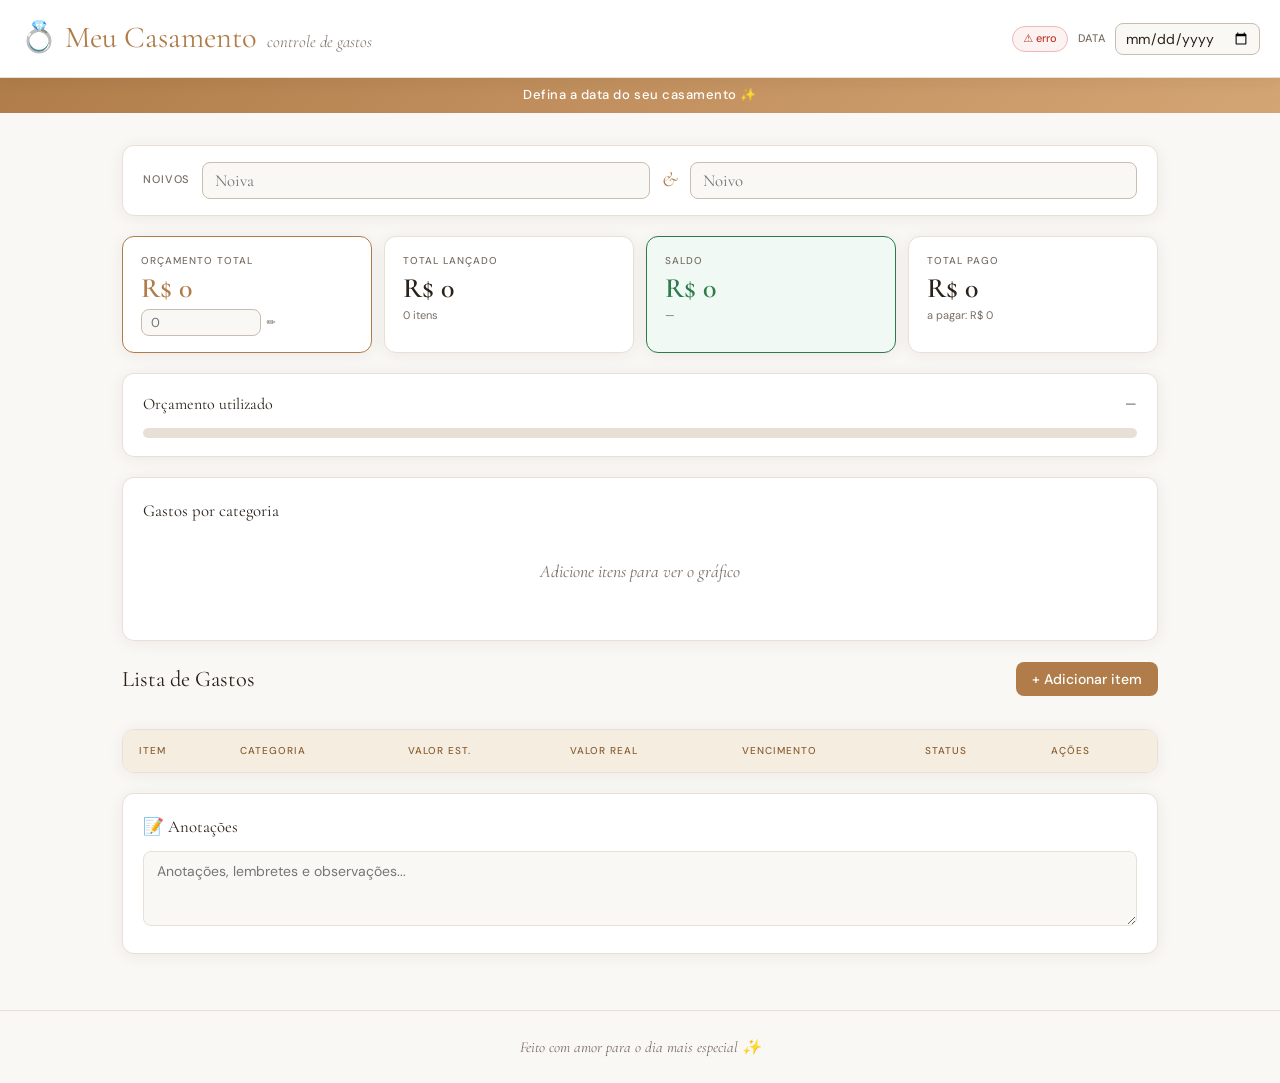
==== commit 877d8913: "Update print statement from 'Hello' to 'Goodbye'" ====
--- a/index.html
+++ b/index.html
@@ -2,7 +2,7 @@
 <html lang="pt-BR">
 <head>
 <meta charset="UTF-8">
-<meta name="viewport" content="width=device-width, initial-scale=1.0">
+<meta name="viewport" content="width=device-width, initial-scale=1.0, maximum-scale=1.0">
 <title>Meu Casamento 💍</title>
 <link rel="preconnect" href="https://fonts.googleapis.com">
 <link href="https://fonts.googleapis.com/css2?family=Cormorant+Garamond:ital,wght@0,300;0,400;0,600;1,300;1,400&family=DM+Sans:wght@300;400;500&display=swap" rel="stylesheet">
@@ -17,106 +17,215 @@
   --warn:#c07a1a;--warn-bg:#fdf6e8;
   --sh:0 2px 16px rgba(42,33,24,.07);--sh-lg:0 8px 40px rgba(42,33,24,.13);
   --r:12px;--fd:'Cormorant Garamond',Georgia,serif;--fb:'DM Sans',system-ui,sans-serif;
-}
-body{font-family:var(--fb);background:var(--bg);color:var(--text);min-height:100vh;font-size:15px;line-height:1.6}
+  --header-h:64px;
+}
+
+html{-webkit-text-size-adjust:100%}
+body{font-family:var(--fb);background:var(--bg);color:var(--text);min-height:100vh;font-size:15px;line-height:1.6;overflow-x:hidden}
+
+/* ── Loading ─────────────────────────── */
 #loadingOverlay{position:fixed;inset:0;background:var(--bg);display:flex;flex-direction:column;align-items:center;justify-content:center;z-index:999;gap:1rem}
 .spinner{width:36px;height:36px;border:3px solid var(--border);border-top-color:var(--accent);border-radius:50%;animation:spin .8s linear infinite}
 @keyframes spin{to{transform:rotate(360deg)}}
 #loadingOverlay p{font-family:var(--fd);font-size:1.1rem;font-style:italic;color:var(--muted)}
-.sync-badge{display:inline-flex;align-items:center;gap:5px;font-size:12px;color:var(--success);background:var(--success-bg);border:1px solid #a8d5bb;border-radius:99px;padding:3px 11px;font-weight:500}
+
+/* ── Sync badge ──────────────────────── */
+.sync-badge{display:inline-flex;align-items:center;gap:5px;font-size:11px;color:var(--success);background:var(--success-bg);border:1px solid #a8d5bb;border-radius:99px;padding:3px 10px;font-weight:500;white-space:nowrap}
 .sync-badge.syncing{color:var(--warn);background:var(--warn-bg);border-color:#f0cc88}
 .sync-badge.error{color:var(--danger);background:var(--danger-bg);border-color:#f0b8b8}
-header{background:var(--card);border-bottom:1px solid var(--border);padding:1.2rem 2rem;display:flex;align-items:center;justify-content:space-between;flex-wrap:wrap;gap:1rem;position:sticky;top:0;z-index:100;box-shadow:var(--sh)}
-.h-left{display:flex;align-items:baseline;gap:.75rem;flex-wrap:wrap}
-.h-left h1{font-family:var(--fd);font-size:1.9rem;font-weight:400;color:var(--accent)}
-.h-left span{font-family:var(--fd);font-size:1.05rem;font-style:italic;color:var(--muted);font-weight:300}
-.h-right{display:flex;align-items:center;gap:1rem;flex-wrap:wrap}
-.h-right label{font-size:12px;color:var(--muted);font-weight:500;text-transform:uppercase;letter-spacing:.08em}
-.h-right input[type=date]{border:1px solid var(--border-s);border-radius:8px;padding:6px 12px;font-family:var(--fb);font-size:14px;color:var(--text);background:var(--bg);cursor:pointer;outline:none}
-.countdown{background:linear-gradient(135deg,var(--accent) 0%,#d4a574 100%);color:#fff;text-align:center;padding:.55rem 2rem;font-size:14px;letter-spacing:.04em;font-weight:500}
-.container{max-width:1100px;margin:0 auto;padding:2rem}
-.couple-bar{background:var(--card);border:1px solid var(--border);border-radius:var(--r);padding:1.2rem 1.5rem;margin-bottom:1.5rem;box-shadow:var(--sh);display:flex;align-items:center;gap:1rem;flex-wrap:wrap}
-.couple-bar .lbl{font-size:12px;font-weight:500;color:var(--muted);text-transform:uppercase;letter-spacing:.08em;white-space:nowrap}
-.couple-bar input{flex:1;min-width:120px;border:1px solid var(--border-s);border-radius:8px;padding:8px 14px;font-family:var(--fd);font-size:1.15rem;color:var(--text);background:var(--bg);outline:none;transition:border-color .15s}
+
+/* ── Header ──────────────────────────── */
+header{
+  background:var(--card);border-bottom:1px solid var(--border);
+  padding:.9rem 1.25rem;display:flex;align-items:center;
+  justify-content:space-between;gap:.75rem;
+  position:sticky;top:0;z-index:100;box-shadow:var(--sh);
+  min-height:var(--header-h);
+}
+.h-left{display:flex;align-items:baseline;gap:.6rem;flex-wrap:wrap;min-width:0}
+.h-left h1{font-family:var(--fd);font-size:1.6rem;font-weight:400;color:var(--accent);white-space:nowrap}
+.h-left span{font-family:var(--fd);font-size:.95rem;font-style:italic;color:var(--muted);font-weight:300;white-space:nowrap;overflow:hidden;text-overflow:ellipsis;max-width:160px}
+.h-right{display:flex;align-items:center;gap:.6rem;flex-shrink:0}
+.h-right label{font-size:11px;color:var(--muted);font-weight:500;text-transform:uppercase;letter-spacing:.08em;display:none}
+.h-right input[type=date]{border:1px solid var(--border-s);border-radius:8px;padding:5px 9px;font-family:var(--fb);font-size:13px;color:var(--text);background:var(--bg);cursor:pointer;outline:none;max-width:145px}
+
+/* ── Countdown ───────────────────────── */
+.countdown{background:linear-gradient(135deg,var(--accent) 0%,#d4a574 100%);color:#fff;text-align:center;padding:.5rem 1rem;font-size:13px;letter-spacing:.04em;font-weight:500;line-height:1.4}
+
+/* ── Container ───────────────────────── */
+.container{max-width:1100px;margin:0 auto;padding:1.25rem 1rem}
+
+/* ── Couple bar ──────────────────────── */
+.couple-bar{background:var(--card);border:1px solid var(--border);border-radius:var(--r);padding:1rem 1.25rem;margin-bottom:1.25rem;box-shadow:var(--sh);display:flex;align-items:center;gap:.75rem;flex-wrap:wrap}
+.couple-bar .lbl{font-size:11px;font-weight:500;color:var(--muted);text-transform:uppercase;letter-spacing:.08em;white-space:nowrap}
+.couple-bar input{flex:1;min-width:100px;border:1px solid var(--border-s);border-radius:8px;padding:7px 12px;font-family:var(--fd);font-size:1.05rem;color:var(--text);background:var(--bg);outline:none;transition:border-color .15s}
 .couple-bar input:focus{border-color:var(--accent);box-shadow:0 0 0 3px rgba(176,125,74,.1)}
-.couple-and{font-family:var(--fd);font-size:1.4rem;font-style:italic;color:var(--accent)}
-.summary-grid{display:grid;grid-template-columns:repeat(auto-fit,minmax(200px,1fr));gap:1rem;margin-bottom:1.5rem}
-.sc{background:var(--card);border:1px solid var(--border);border-radius:var(--r);padding:1.2rem 1.5rem;box-shadow:var(--sh);transition:transform .15s}
-.sc:hover{transform:translateY(-2px)}
-.sc .lbl{font-size:11px;text-transform:uppercase;letter-spacing:.1em;color:var(--muted);font-weight:500;margin-bottom:.3rem}
-.sc .val{font-family:var(--fd);font-size:1.85rem;font-weight:600;color:var(--text);line-height:1.1}
-.sc .sub{font-size:12px;color:var(--muted);margin-top:.2rem}
+.couple-and{font-family:var(--fd);font-size:1.3rem;font-style:italic;color:var(--accent);flex-shrink:0}
+
+/* ── Summary grid ────────────────────── */
+.summary-grid{display:grid;grid-template-columns:repeat(2,1fr);gap:.75rem;margin-bottom:1.25rem}
+.sc{background:var(--card);border:1px solid var(--border);border-radius:var(--r);padding:1rem 1.1rem;box-shadow:var(--sh)}
+.sc .lbl{font-size:10px;text-transform:uppercase;letter-spacing:.1em;color:var(--muted);font-weight:500;margin-bottom:.25rem}
+.sc .val{font-family:var(--fd);font-size:1.55rem;font-weight:600;color:var(--text);line-height:1.1}
+.sc .sub{font-size:11px;color:var(--muted);margin-top:.2rem}
 .sc.ca{border-color:var(--accent)}.sc.ca .val{color:var(--accent)}
 .sc.cd{border-color:var(--danger);background:var(--danger-bg)}.sc.cd .val{color:var(--danger)}
 .sc.cs{border-color:var(--success);background:var(--success-bg)}.sc.cs .val{color:var(--success)}
-.budget-row{display:flex;align-items:center;gap:8px;margin-top:6px}
-.budget-row input{width:140px;border:1px solid var(--border-s);border-radius:8px;padding:5px 10px;font-family:var(--fb);font-size:13px;color:var(--text);background:var(--bg);outline:none}
+.budget-row{display:flex;align-items:center;gap:6px;margin-top:6px;flex-wrap:wrap}
+.budget-row input{width:120px;border:1px solid var(--border-s);border-radius:8px;padding:4px 9px;font-family:var(--fb);font-size:13px;color:var(--text);background:var(--bg);outline:none}
 .budget-row input:focus{border-color:var(--accent)}
-.budget-row span{font-size:12px;color:var(--muted)}
-.progress-sec{background:var(--card);border:1px solid var(--border);border-radius:var(--r);padding:1.4rem 1.5rem;margin-bottom:1.5rem;box-shadow:var(--sh)}
-.progress-hd{display:flex;justify-content:space-between;align-items:center;margin-bottom:.7rem}
-.progress-hd h3{font-family:var(--fd);font-size:1.05rem;font-weight:400}
+.budget-row span{font-size:11px;color:var(--muted)}
+
+/* ── Progress ────────────────────────── */
+.progress-sec{background:var(--card);border:1px solid var(--border);border-radius:var(--r);padding:1.1rem 1.25rem;margin-bottom:1.25rem;box-shadow:var(--sh)}
+.progress-hd{display:flex;justify-content:space-between;align-items:center;margin-bottom:.65rem}
+.progress-hd h3{font-family:var(--fd);font-size:1rem;font-weight:400}
 .progress-hd span{font-size:13px;color:var(--muted);font-weight:500}
 .progress-track{background:var(--border);border-radius:99px;height:10px;overflow:hidden}
 .progress-fill{height:100%;border-radius:99px;background:linear-gradient(90deg,var(--accent),#d4a574);transition:width .5s ease}
 .progress-fill.over{background:linear-gradient(90deg,var(--danger),#e74c3c)}
-.chart-sec{background:var(--card);border:1px solid var(--border);border-radius:var(--r);padding:1.5rem;margin-bottom:1.5rem;box-shadow:var(--sh)}
-.chart-sec h3{font-family:var(--fd);font-size:1.1rem;font-weight:400;margin-bottom:1rem}
-.chart-bars{display:flex;flex-direction:column;gap:10px}
-.cbr{display:grid;grid-template-columns:130px 1fr 95px;align-items:center;gap:12px}
-.cbl{font-size:13px;color:var(--text);font-weight:500;text-align:right;overflow:hidden;text-overflow:ellipsis;white-space:nowrap}
-.cbt{background:var(--border);border-radius:99px;height:11px;overflow:hidden}
+
+/* ── Chart ───────────────────────────── */
+.chart-sec{background:var(--card);border:1px solid var(--border);border-radius:var(--r);padding:1.25rem;margin-bottom:1.25rem;box-shadow:var(--sh)}
+.chart-sec h3{font-family:var(--fd);font-size:1.05rem;font-weight:400;margin-bottom:.9rem}
+.chart-bars{display:flex;flex-direction:column;gap:9px}
+.cbr{display:grid;grid-template-columns:110px 1fr 85px;align-items:center;gap:10px}
+.cbl{font-size:12px;color:var(--text);font-weight:500;text-align:right;overflow:hidden;text-overflow:ellipsis;white-space:nowrap}
+.cbt{background:var(--border);border-radius:99px;height:10px;overflow:hidden}
 .cbf{height:100%;border-radius:99px;transition:width .4s ease}
 .cbv{font-size:12px;color:var(--muted);font-weight:500;text-align:right;white-space:nowrap}
+
+/* ── Section header ──────────────────── */
 .sec-hd{display:flex;align-items:center;justify-content:space-between;margin-bottom:1rem;flex-wrap:wrap;gap:.75rem}
-.sec-hd h2{font-family:var(--fd);font-size:1.5rem;font-weight:400}
-.btn{display:inline-flex;align-items:center;gap:6px;padding:8px 18px;border-radius:8px;font-family:var(--fb);font-size:14px;font-weight:500;cursor:pointer;border:none;transition:all .15s}
-.btn-p{background:var(--accent);color:#fff}.btn-p:hover{background:var(--accent-d)}
+.sec-hd h2{font-family:var(--fd);font-size:1.4rem;font-weight:400}
+
+/* ── Buttons ─────────────────────────── */
+.btn{display:inline-flex;align-items:center;gap:5px;padding:8px 16px;border-radius:8px;font-family:var(--fb);font-size:14px;font-weight:500;cursor:pointer;border:none;transition:all .15s;touch-action:manipulation;-webkit-tap-highlight-color:transparent}
+.btn-p{background:var(--accent);color:#fff}.btn-p:hover,.btn-p:active{background:var(--accent-d)}
 .btn-o{background:transparent;color:var(--accent);border:1px solid var(--accent)}.btn-o:hover{background:var(--accent-l)}
 .btn-g{background:transparent;color:var(--muted);border:1px solid var(--border)}.btn-g:hover{background:var(--border);color:var(--text)}
 .btn-d{background:transparent;color:var(--danger);border:1px solid #e8bfbf}.btn-d:hover{background:var(--danger-bg)}
-.btn-sm{padding:5px 10px;font-size:12px}
-.tabs{display:flex;gap:.5rem;flex-wrap:wrap;margin-bottom:1rem}
-.tab{padding:5px 14px;border-radius:99px;font-size:13px;font-weight:500;cursor:pointer;border:1px solid var(--border);background:var(--card);color:var(--muted);transition:all .15s}
-.tab:hover{border-color:var(--accent);color:var(--accent)}
+.btn-sm{padding:6px 10px;font-size:12px}
+
+/* ── Tabs ────────────────────────────── */
+.tabs{display:flex;gap:.4rem;flex-wrap:wrap;margin-bottom:.9rem;overflow-x:auto;padding-bottom:2px;-webkit-overflow-scrolling:touch;scrollbar-width:none}
+.tabs::-webkit-scrollbar{display:none}
+.tab{padding:5px 13px;border-radius:99px;font-size:13px;font-weight:500;cursor:pointer;border:1px solid var(--border);background:var(--card);color:var(--muted);transition:all .15s;white-space:nowrap;flex-shrink:0;touch-action:manipulation}
+.tab:active{transform:scale(.97)}
 .tab.active{background:var(--accent);color:#fff;border-color:var(--accent)}
-.tbl-wrap{background:var(--card);border:1px solid var(--border);border-radius:var(--r);box-shadow:var(--sh);overflow:hidden;overflow-x:auto}
-table{width:100%;border-collapse:collapse;min-width:600px}
-thead th{background:var(--accent-l);color:var(--accent-d);font-size:11px;text-transform:uppercase;letter-spacing:.1em;font-weight:500;padding:.85rem 1rem;text-align:left;white-space:nowrap}
-tbody tr{border-top:1px solid var(--border);transition:background .1s}
-tbody tr:hover{background:var(--accent-l)}
-tbody td{padding:.8rem 1rem;font-size:14px;vertical-align:middle}
+
+/* ── Table (desktop) ─────────────────── */
+.tbl-wrap{background:var(--card);border:1px solid var(--border);border-radius:var(--r);box-shadow:var(--sh);overflow:hidden}
+.tbl-desktop{display:block;overflow-x:auto}
+.tbl-desktop table{width:100%;border-collapse:collapse;min-width:580px}
+.tbl-desktop thead th{background:var(--accent-l);color:var(--accent-d);font-size:10px;text-transform:uppercase;letter-spacing:.1em;font-weight:500;padding:.8rem 1rem;text-align:left;white-space:nowrap}
+.tbl-desktop tbody tr{border-top:1px solid var(--border);transition:background .1s}
+.tbl-desktop tbody tr:hover{background:var(--accent-l)}
+.tbl-desktop tbody td{padding:.75rem 1rem;font-size:13px;vertical-align:middle}
 .td-name{font-weight:500}
-.td-val{font-family:var(--fd);font-size:1rem;font-weight:600;white-space:nowrap}
-.td-act{display:flex;gap:5px}
-.badge{display:inline-block;padding:3px 10px;border-radius:99px;font-size:11px;font-weight:500;white-space:nowrap}
+.td-val{font-family:var(--fd);font-size:.95rem;font-weight:600;white-space:nowrap}
+.td-act{display:flex;gap:4px;flex-wrap:nowrap}
+
+/* ── Cards (mobile list) ─────────────── */
+.cards-list{display:none;flex-direction:column;gap:.65rem;padding:.75rem}
+.item-card{background:var(--bg);border:1px solid var(--border);border-radius:10px;padding:.85rem 1rem;display:flex;flex-direction:column;gap:.55rem}
+.ic-top{display:flex;align-items:flex-start;justify-content:space-between;gap:.5rem}
+.ic-name{font-weight:500;font-size:14px;flex:1}
+.ic-note{font-size:11px;color:var(--muted);margin-top:1px}
+.ic-vals{display:flex;gap:1.2rem;flex-wrap:wrap}
+.ic-val-item{display:flex;flex-direction:column}
+.ic-val-item .lbl{font-size:10px;text-transform:uppercase;letter-spacing:.08em;color:var(--muted);font-weight:500}
+.ic-val-item .val{font-family:var(--fd);font-size:1rem;font-weight:600}
+.ic-footer{display:flex;align-items:center;justify-content:space-between;flex-wrap:wrap;gap:.4rem}
+.ic-cat{display:flex;align-items:center;gap:5px;font-size:12px;color:var(--muted)}
+.ic-actions{display:flex;gap:.35rem}
+
+/* ── Badge ───────────────────────────── */
+.badge{display:inline-block;padding:3px 9px;border-radius:99px;font-size:11px;font-weight:500;white-space:nowrap}
 .b-paid{background:var(--success-bg);color:var(--success);border:1px solid #a8d5bb}
 .b-pend{background:var(--warn-bg);color:var(--warn);border:1px solid #f0cc88}
 .b-over{background:var(--danger-bg);color:var(--danger);border:1px solid #f0b8b8}
-.dot{display:inline-block;width:8px;height:8px;border-radius:50%;margin-right:5px}
-.empty{text-align:center;padding:3rem;color:var(--muted)}
-.empty .icon{font-size:2.8rem;margin-bottom:.75rem;opacity:.35}
-.empty p{font-family:var(--fd);font-size:1.2rem;font-style:italic;margin-bottom:1rem}
-.modal-ov{display:none;position:fixed;inset:0;background:rgba(0,0,0,.42);z-index:200;align-items:center;justify-content:center;padding:1rem}
+.dot{display:inline-block;width:7px;height:7px;border-radius:50%;margin-right:4px}
+
+/* ── Empty state ─────────────────────── */
+.empty{text-align:center;padding:2.5rem 1rem;color:var(--muted)}
+.empty .icon{font-size:2.5rem;margin-bottom:.65rem;opacity:.35}
+.empty p{font-family:var(--fd);font-size:1.1rem;font-style:italic;margin-bottom:.9rem}
+
+/* ── Modal ───────────────────────────── */
+.modal-ov{display:none;position:fixed;inset:0;background:rgba(0,0,0,.42);z-index:200;align-items:flex-end;justify-content:center;padding:0}
 .modal-ov.open{display:flex}
-.modal{background:var(--card);border-radius:16px;padding:2rem;width:100%;max-width:500px;box-shadow:var(--sh-lg);animation:slideUp .2s ease;max-height:90vh;overflow-y:auto}
-@keyframes slideUp{from{transform:translateY(20px);opacity:0}to{transform:translateY(0);opacity:1}}
-.modal h2{font-family:var(--fd);font-size:1.6rem;font-weight:400;margin-bottom:1.5rem;color:var(--accent)}
-.fg{margin-bottom:1rem}
-.fg label{display:block;font-size:11px;font-weight:500;text-transform:uppercase;letter-spacing:.08em;color:var(--muted);margin-bottom:.35rem}
-.fg input,.fg select,.fg textarea{width:100%;padding:9px 13px;border:1px solid var(--border-s);border-radius:8px;font-family:var(--fb);font-size:14px;color:var(--text);background:var(--bg);outline:none;transition:border-color .15s}
+.modal{background:var(--card);border-radius:20px 20px 0 0;padding:1.5rem 1.25rem 2rem;width:100%;max-width:100%;box-shadow:var(--sh-lg);animation:slideUp .22s ease;max-height:92vh;overflow-y:auto;-webkit-overflow-scrolling:touch}
+@keyframes slideUp{from{transform:translateY(30px);opacity:0}to{transform:translateY(0);opacity:1}}
+.modal-handle{width:40px;height:4px;background:var(--border-s);border-radius:99px;margin:0 auto .9rem}
+.modal h2{font-family:var(--fd);font-size:1.45rem;font-weight:400;margin-bottom:1.25rem;color:var(--accent)}
+.fg{margin-bottom:.85rem}
+.fg label{display:block;font-size:10px;font-weight:500;text-transform:uppercase;letter-spacing:.08em;color:var(--muted);margin-bottom:.3rem}
+.fg input,.fg select,.fg textarea{width:100%;padding:10px 13px;border:1px solid var(--border-s);border-radius:8px;font-family:var(--fb);font-size:15px;color:var(--text);background:var(--bg);outline:none;transition:border-color .15s;-webkit-appearance:none;appearance:none}
 .fg input:focus,.fg select:focus{border-color:var(--accent);box-shadow:0 0 0 3px rgba(176,125,74,.1)}
-.fr{display:grid;grid-template-columns:1fr 1fr;gap:1rem}
-.modal-ft{display:flex;justify-content:flex-end;gap:.75rem;margin-top:1.5rem;padding-top:1.25rem;border-top:1px solid var(--border)}
-.notes-sec{background:var(--card);border:1px solid var(--border);border-radius:var(--r);padding:1.5rem;margin-top:1.5rem;box-shadow:var(--sh)}
-.notes-sec h3{font-family:var(--fd);font-size:1.1rem;font-weight:400;margin-bottom:.75rem}
-.notes-sec textarea{width:100%;min-height:80px;border:1px solid var(--border);border-radius:8px;padding:10px 14px;font-family:var(--fb);font-size:14px;color:var(--text);background:var(--bg);resize:vertical;outline:none;transition:border-color .15s}
+.fr{display:grid;grid-template-columns:1fr 1fr;gap:.75rem}
+.modal-ft{display:flex;justify-content:flex-end;gap:.65rem;margin-top:1.25rem;padding-top:1.1rem;border-top:1px solid var(--border)}
+.modal-ft .btn{flex:1}
+
+/* ── Notes ───────────────────────────── */
+.notes-sec{background:var(--card);border:1px solid var(--border);border-radius:var(--r);padding:1.25rem;margin-top:1.25rem;box-shadow:var(--sh)}
+.notes-sec h3{font-family:var(--fd);font-size:1.05rem;font-weight:400;margin-bottom:.65rem}
+.notes-sec textarea{width:100%;min-height:75px;border:1px solid var(--border);border-radius:8px;padding:10px 13px;font-family:var(--fb);font-size:14px;color:var(--text);background:var(--bg);resize:vertical;outline:none;transition:border-color .15s}
 .notes-sec textarea:focus{border-color:var(--accent)}
-footer{text-align:center;padding:2rem;color:var(--muted);border-top:1px solid var(--border);margin-top:2rem;font-family:var(--fd);font-size:1rem;font-style:italic}
-@media(max-width:640px){
-  .container{padding:1rem}header{padding:1rem}
-  .fr{grid-template-columns:1fr}.cbr{grid-template-columns:90px 1fr 65px}
-  .summary-grid{grid-template-columns:1fr 1fr}.h-left h1{font-size:1.5rem}
+
+/* ── Footer ──────────────────────────── */
+footer{text-align:center;padding:1.5rem 1rem;color:var(--muted);border-top:1px solid var(--border);margin-top:1.5rem;font-family:var(--fd);font-size:.95rem;font-style:italic}
+
+/* ── FAB (mobile add button) ─────────── */
+.fab{display:none;position:fixed;bottom:1.5rem;right:1.25rem;z-index:90;background:var(--accent);color:#fff;border:none;border-radius:50%;width:54px;height:54px;font-size:1.5rem;align-items:center;justify-content:center;box-shadow:0 4px 20px rgba(176,125,74,.45);cursor:pointer;touch-action:manipulation}
+.fab:active{transform:scale(.93)}
+
+/* ================================================================
+   RESPONSIVE BREAKPOINTS
+================================================================ */
+
+/* ── Tablet (≥768px) ─────────────────── */
+@media(min-width:768px){
+  .h-right label{display:block}
+  .summary-grid{grid-template-columns:repeat(4,1fr)}
+  .sc .val{font-size:1.75rem}
+  .container{padding:1.5rem 1.5rem}
+  .modal-ov{align-items:center;padding:1rem}
+  .modal{border-radius:16px;max-width:520px;padding:2rem}
+  .modal-handle{display:none}
+  .modal-ft .btn{flex:none}
+}
+
+/* ── Desktop (≥1024px) ───────────────── */
+@media(min-width:1024px){
+  .h-left h1{font-size:1.9rem}
+  .h-left span{font-size:1.05rem;max-width:none}
+  .h-right input[type=date]{font-size:14px}
+  .container{padding:2rem}
+  .cbr{grid-template-columns:130px 1fr 95px}
+}
+
+/* ── Mobile only (< 640px) ───────────── */
+@media(max-width:639px){
+  .summary-grid{grid-template-columns:1fr 1fr}
+  .sc .val{font-size:1.35rem}
+  .sc{padding:.85rem 1rem}
+  .tbl-desktop{display:none}
+  .cards-list{display:flex}
+  .fab{display:flex}
+  .sec-hd .btn-p{display:none} /* hide desktop add btn, use FAB instead */
+  .cbr{grid-template-columns:80px 1fr 65px}
+  .cbl{font-size:11px}
+  .cbv{font-size:11px}
+  .fr{grid-template-columns:1fr}
+  .couple-bar{gap:.5rem}
+  .couple-bar input{min-width:80px;font-size:1rem}
+}
+
+/* ── Very small (< 360px) ────────────── */
+@media(max-width:359px){
+  .summary-grid{grid-template-columns:1fr}
+  .h-left h1{font-size:1.35rem}
 }
 </style>
 </head>
@@ -134,7 +243,7 @@
   </div>
   <div class="h-right">
     <span class="sync-badge" id="syncBadge">☁ sincronizado</span>
-    <label>Data do casamento</label>
+    <label>Data</label>
     <input type="date" id="weddingDate" onchange="onSettingsChange()">
   </div>
 </header>
@@ -155,7 +264,7 @@
       <div class="val" id="summBudget">R$ 0</div>
       <div class="budget-row">
         <input type="number" id="budgetInput" placeholder="0" onchange="onSettingsChange()">
-        <span>✏️ editar</span>
+        <span>✏️</span>
       </div>
     </div>
     <div class="sc">
@@ -164,7 +273,7 @@
       <div class="sub" id="summSpentSub">0 itens</div>
     </div>
     <div class="sc cs" id="summLeftCard">
-      <div class="lbl">Saldo Disponível</div>
+      <div class="lbl">Saldo</div>
       <div class="val" id="summLeft">R$ 0</div>
       <div class="sub" id="summLeftSub">—</div>
     </div>
@@ -188,7 +297,7 @@
   <div class="chart-sec">
     <h3>Gastos por categoria</h3>
     <div class="chart-bars" id="chartBars">
-      <div class="empty" style="padding:1.5rem"><p>Adicione itens para ver o gráfico</p></div>
+      <div class="empty" style="padding:1.2rem"><p>Adicione itens para ver o gráfico</p></div>
     </div>
   </div>
 
@@ -199,16 +308,21 @@
 
   <div class="tabs" id="tabs"></div>
 
+  <!-- Desktop table -->
   <div class="tbl-wrap">
-    <table>
-      <thead>
-        <tr>
-          <th>Item</th><th>Categoria</th><th>Valor Est.</th>
-          <th>Valor Real</th><th>Vencimento</th><th>Status</th><th>Ações</th>
-        </tr>
-      </thead>
-      <tbody id="tbody"></tbody>
-    </table>
+    <div class="tbl-desktop">
+      <table>
+        <thead>
+          <tr>
+            <th>Item</th><th>Categoria</th><th>Valor Est.</th>
+            <th>Valor Real</th><th>Vencimento</th><th>Status</th><th>Ações</th>
+          </tr>
+        </thead>
+        <tbody id="tbody"></tbody>
+      </table>
+    </div>
+    <!-- Mobile cards -->
+    <div class="cards-list" id="cardsList"></div>
   </div>
 
   <div class="notes-sec">
@@ -219,9 +333,13 @@
 
 <footer>Feito com amor para o dia mais especial ✨</footer>
 
+<!-- FAB mobile -->
+<button class="fab" onclick="openModal()" aria-label="Adicionar item">+</button>
+
 <!-- MODAL -->
 <div class="modal-ov" id="modalOv" onclick="closeModalOutside(event)">
   <div class="modal">
+    <div class="modal-handle"></div>
     <h2 id="modalTitle">Adicionar item</h2>
     <div class="fr">
       <div class="fg"><label>Nome do item *</label><input type="text" id="fName" placeholder="Ex: Vestido de noiva"></div>
@@ -235,8 +353,8 @@
       </div>
     </div>
     <div class="fr">
-      <div class="fg"><label>Valor estimado (R$) *</label><input type="number" id="fEst" placeholder="0,00" step="0.01" min="0"></div>
-      <div class="fg"><label>Valor real (R$)</label><input type="number" id="fReal" placeholder="0,00" step="0.01" min="0"></div>
+      <div class="fg"><label>Valor estimado (R$) *</label><input type="number" id="fEst" placeholder="0,00" step="0.01" min="0" inputmode="decimal"></div>
+      <div class="fg"><label>Valor real (R$)</label><input type="number" id="fReal" placeholder="0,00" step="0.01" min="0" inputmode="decimal"></div>
     </div>
     <div class="fr">
       <div class="fg"><label>Vencimento</label><input type="date" id="fDue"></div>
@@ -254,13 +372,7 @@
 
 <script>
 // ================================================================
-//  ✏️  COLE SUA MASTER KEY DO JSONBIN.IO AQUI ABAIXO
-// ================================================================
 const MASTER_KEY = "$2a$10$H8/dbUWlIFxYwYbkKH/iwuYxlNFW1ycU9EmaWExCh7/XVeVCe1C3O";
-// ================================================================
-//  ✏️  SE JÁ TIVER UM BIN CRIADO, COLE O ID AQUI (opcional)
-//      Deixe "" para criar automaticamente na primeira vez
-// ================================================================
 const BIN_ID_FIXO = "69fba166c0954111d8e82c4d";
 // ================================================================
 
@@ -278,7 +390,6 @@
   "Beleza":"#d47a8a","Lua de Mel":"#8a6ad4","Outros":"#888"
 };
 
-// ── API helpers ──────────────────────────────────────────────
 function hdrs(){ return {"Content-Type":"application/json","X-Master-Key":MASTER_KEY}; }
 
 async function createBin(){
@@ -305,7 +416,6 @@
   });
 }
 
-// ── Init ─────────────────────────────────────────────────────
 async function init(){
   try {
     if(!BIN_ID) await createBin();
@@ -330,7 +440,6 @@
   updateCouple(); updateCountdown();
 }
 
-// ── Auto-save ────────────────────────────────────────────────
 function scheduleSave(){
   clearTimeout(saveTimer);
   setSyncing();
@@ -351,10 +460,9 @@
   updateCouple(); updateCountdown(); render(); scheduleSave();
 }
 
-// ── Sync badge ───────────────────────────────────────────────
 function setSyncOk()  { const b=document.getElementById("syncBadge"); b.textContent="☁ sincronizado"; b.className="sync-badge"; }
 function setSyncing() { const b=document.getElementById("syncBadge"); b.textContent="⏳ salvando..."; b.className="sync-badge syncing"; }
-function setSyncErr() { const b=document.getElementById("syncBadge"); b.textContent="⚠ erro — verifique a MASTER_KEY"; b.className="sync-badge error"; }
+function setSyncErr() { const b=document.getElementById("syncBadge"); b.textContent="⚠ erro"; b.className="sync-badge error"; }
 
 function updateCouple(){
   const b=document.getElementById("bride").value, g=document.getElementById("groom").value;
@@ -372,6 +480,11 @@
   else              bar.textContent=`Faltam ${diff} dias para o casamento 💕`;
 }
 function fmt(v){return "R$ "+Number(v||0).toLocaleString("pt-BR",{minimumFractionDigits:2,maximumFractionDigits:2});}
+function fmtShort(v){
+  const n=Number(v||0);
+  if(n>=1000) return "R$ "+Math.round(n/1000)+"k";
+  return "R$ "+n.toLocaleString("pt-BR",{minimumFractionDigits:0,maximumFractionDigits:0});
+}
 function fmtDate(d){if(!d)return "—";const p=d.split("-");return p[2]+"/"+p[1]+"/"+p[0];}
 function isOverdue(item){
   if(item.status==="paid"||!item.due)return false;
@@ -379,7 +492,6 @@
   return new Date(item.due+"T00:00:00")<today;
 }
 
-// ── Render ───────────────────────────────────────────────────
 function render(){
   const items=state.items;
   const budget=parseFloat(document.getElementById("budgetInput").value)||0;
@@ -412,7 +524,7 @@
   const entries=Object.entries(catT).sort((a,b)=>b[1]-a[1]);
   const maxV=Math.max(...entries.map(e=>e[1]),1);
   document.getElementById("chartBars").innerHTML=entries.length===0
-    ?`<div class="empty" style="padding:1.5rem"><p>Adicione itens para ver o gráfico</p></div>`
+    ?`<div class="empty" style="padding:1.2rem"><p>Adicione itens para ver o gráfico</p></div>`
     :entries.map(([cat,val])=>`
       <div class="cbr">
         <div class="cbl"><span class="dot" style="background:${CATS[cat]||'#888'}"></span>${cat}</div>
@@ -420,29 +532,73 @@
         <div class="cbv">${fmt(val)}</div>
       </div>`).join("");
 
+  // ── Desktop table ──
   const tbody=document.getElementById("tbody");
   if(filtered.length===0){
-    tbody.innerHTML=`<tr><td colspan="7"><div class="empty"><div class="icon">💐</div><p>Nenhum item${activeTab!=='Todos'?' nesta categoria':''}</p><button class="btn btn-p" onclick="openModal()">+ Adicionar item</button></div></td></tr>`;
-    return;
+    tbody.innerHTML=`<tr><td colspan="7"><div class="empty"><div class="icon">💐</div><p>Nenhum item${activeTab!=='Todos'?' nesta categoria':''}</p></div></td></tr>`;
+  } else {
+    tbody.innerHTML=filtered.map(item=>{
+      const over=isOverdue(item);
+      const badge=item.status==="paid"?`<span class="badge b-paid">✓ Pago</span>`:over?`<span class="badge b-over">⚠ Vencido</span>`:`<span class="badge b-pend">⏳ Pendente</span>`;
+      const rc=item.real&&parseFloat(item.real)>parseFloat(item.est)?"color:var(--danger)":"";
+      return `<tr>
+        <td class="td-name">${item.name}${item.note?`<br><span style="font-size:11px;color:var(--muted);font-weight:400">${item.note}</span>`:""}</td>
+        <td><span class="dot" style="background:${CATS[item.cat]||'#888'}"></span>${item.cat}</td>
+        <td class="td-val">${fmt(item.est)}</td>
+        <td class="td-val" style="${rc}">${item.real?fmt(item.real):"—"}</td>
+        <td>${fmtDate(item.due)}</td>
+        <td>${badge}</td>
+        <td class="td-act">
+          <button class="btn btn-o btn-sm" onclick="editItem('${item.id}')">✏️</button>
+          <button class="btn btn-d btn-sm" onclick="deleteItem('${item.id}')">🗑</button>
+          ${item.status!=="paid"?`<button class="btn btn-g btn-sm" onclick="togglePaid('${item.id}')" title="Marcar como pago">✓</button>`:""}
+        </td>
+      </tr>`;
+    }).join("");
   }
-  tbody.innerHTML=filtered.map(item=>{
-    const over=isOverdue(item);
-    const badge=item.status==="paid"?`<span class="badge b-paid">✓ Pago</span>`:over?`<span class="badge b-over">⚠ Vencido</span>`:`<span class="badge b-pend">⏳ Pendente</span>`;
-    const rc=item.real&&parseFloat(item.real)>parseFloat(item.est)?"color:var(--danger)":"";
-    return `<tr>
-      <td class="td-name">${item.name}${item.note?`<br><span style="font-size:12px;color:var(--muted);font-weight:400">${item.note}</span>`:""}</td>
-      <td><span class="dot" style="background:${CATS[item.cat]||'#888'}"></span>${item.cat}</td>
-      <td class="td-val">${fmt(item.est)}</td>
-      <td class="td-val" style="${rc}">${item.real?fmt(item.real):"—"}</td>
-      <td>${fmtDate(item.due)}</td>
-      <td>${badge}</td>
-      <td class="td-act">
-        <button class="btn btn-o btn-sm" onclick="editItem('${item.id}')">✏️</button>
-        <button class="btn btn-d btn-sm" onclick="deleteItem('${item.id}')">🗑</button>
-        ${item.status!=="paid"?`<button class="btn btn-g btn-sm" onclick="togglePaid('${item.id}')" title="Marcar como pago">✓</button>`:""}
-      </td>
-    </tr>`;
-  }).join("");
+
+  // ── Mobile cards ──
+  const cardsList=document.getElementById("cardsList");
+  if(filtered.length===0){
+    cardsList.innerHTML=`<div class="empty"><div class="icon">💐</div><p>Nenhum item${activeTab!=='Todos'?' nesta categoria':''}</p></div>`;
+  } else {
+    cardsList.innerHTML=filtered.map(item=>{
+      const over=isOverdue(item);
+      const badge=item.status==="paid"?`<span class="badge b-paid">✓ Pago</span>`:over?`<span class="badge b-over">⚠ Vencido</span>`:`<span class="badge b-pend">⏳ Pendente</span>`;
+      const rc=item.real&&parseFloat(item.real)>parseFloat(item.est)?"color:var(--danger)":"";
+      return `<div class="item-card">
+        <div class="ic-top">
+          <div>
+            <div class="ic-name">${item.name}</div>
+            ${item.note?`<div class="ic-note">${item.note}</div>`:""}
+          </div>
+          ${badge}
+        </div>
+        <div class="ic-vals">
+          <div class="ic-val-item">
+            <span class="lbl">Estimado</span>
+            <span class="val">${fmt(item.est)}</span>
+          </div>
+          ${item.real?`<div class="ic-val-item">
+            <span class="lbl">Real</span>
+            <span class="val" style="${rc}">${fmt(item.real)}</span>
+          </div>`:""}
+          ${item.due?`<div class="ic-val-item">
+            <span class="lbl">Venc.</span>
+            <span class="val" style="font-size:.85rem">${fmtDate(item.due)}</span>
+          </div>`:""}
+        </div>
+        <div class="ic-footer">
+          <span class="ic-cat"><span class="dot" style="background:${CATS[item.cat]||'#888'}"></span>${item.cat}</span>
+          <div class="ic-actions">
+            <button class="btn btn-o btn-sm" onclick="editItem('${item.id}')">✏️</button>
+            <button class="btn btn-d btn-sm" onclick="deleteItem('${item.id}')">🗑</button>
+            ${item.status!=="paid"?`<button class="btn btn-g btn-sm" onclick="togglePaid('${item.id}')" title="Marcar como pago">✓</button>`:""}
+          </div>
+        </div>
+      </div>`;
+    }).join("");
+  }
 }
 
 function setTab(t){activeTab=t;render();}
@@ -455,7 +611,7 @@
   document.getElementById("fCat").value="Cerimônia";
   document.getElementById("fStatus").value="pending";
   document.getElementById("modalOv").classList.add("open");
-  setTimeout(()=>document.getElementById("fName").focus(),100);
+  setTimeout(()=>document.getElementById("fName").focus(),200);
 }
 function editItem(id){
   const item=state.items.find(i=>i.id===id);if(!item)return;
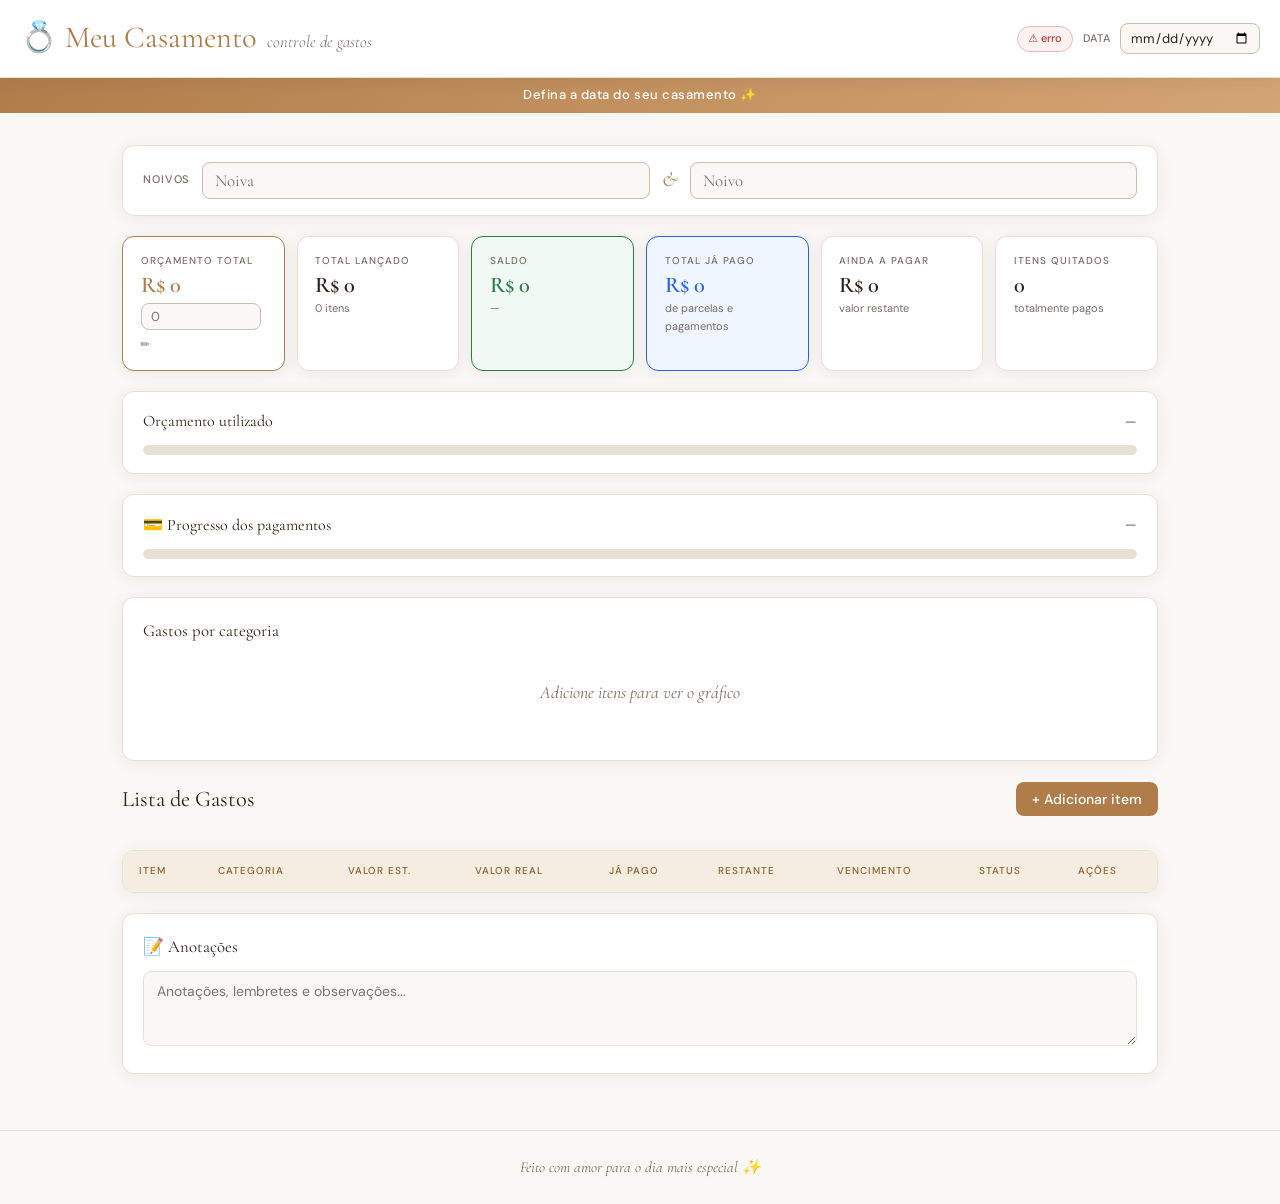
==== commit 5143f1a3: "Update index.html" ====
--- a/index.html
+++ b/index.html
@@ -15,6 +15,7 @@
   --danger:#c0392b;--danger-bg:#fdf2f2;
   --success:#2d7a4a;--success-bg:#f0f9f4;
   --warn:#c07a1a;--warn-bg:#fdf6e8;
+  --info:#2563eb;--info-bg:#eff6ff;
   --sh:0 2px 16px rgba(42,33,24,.07);--sh-lg:0 8px 40px rgba(42,33,24,.13);
   --r:12px;--fd:'Cormorant Garamond',Georgia,serif;--fb:'DM Sans',system-ui,sans-serif;
   --header-h:64px;
@@ -23,18 +24,15 @@
 html{-webkit-text-size-adjust:100%}
 body{font-family:var(--fb);background:var(--bg);color:var(--text);min-height:100vh;font-size:15px;line-height:1.6;overflow-x:hidden}
 
-/* ── Loading ─────────────────────────── */
 #loadingOverlay{position:fixed;inset:0;background:var(--bg);display:flex;flex-direction:column;align-items:center;justify-content:center;z-index:999;gap:1rem}
 .spinner{width:36px;height:36px;border:3px solid var(--border);border-top-color:var(--accent);border-radius:50%;animation:spin .8s linear infinite}
 @keyframes spin{to{transform:rotate(360deg)}}
 #loadingOverlay p{font-family:var(--fd);font-size:1.1rem;font-style:italic;color:var(--muted)}
 
-/* ── Sync badge ──────────────────────── */
 .sync-badge{display:inline-flex;align-items:center;gap:5px;font-size:11px;color:var(--success);background:var(--success-bg);border:1px solid #a8d5bb;border-radius:99px;padding:3px 10px;font-weight:500;white-space:nowrap}
 .sync-badge.syncing{color:var(--warn);background:var(--warn-bg);border-color:#f0cc88}
 .sync-badge.error{color:var(--danger);background:var(--danger-bg);border-color:#f0b8b8}
 
-/* ── Header ──────────────────────────── */
 header{
   background:var(--card);border-bottom:1px solid var(--border);
   padding:.9rem 1.25rem;display:flex;align-items:center;
@@ -49,20 +47,17 @@
 .h-right label{font-size:11px;color:var(--muted);font-weight:500;text-transform:uppercase;letter-spacing:.08em;display:none}
 .h-right input[type=date]{border:1px solid var(--border-s);border-radius:8px;padding:5px 9px;font-family:var(--fb);font-size:13px;color:var(--text);background:var(--bg);cursor:pointer;outline:none;max-width:145px}
 
-/* ── Countdown ───────────────────────── */
 .countdown{background:linear-gradient(135deg,var(--accent) 0%,#d4a574 100%);color:#fff;text-align:center;padding:.5rem 1rem;font-size:13px;letter-spacing:.04em;font-weight:500;line-height:1.4}
 
-/* ── Container ───────────────────────── */
 .container{max-width:1100px;margin:0 auto;padding:1.25rem 1rem}
 
-/* ── Couple bar ──────────────────────── */
 .couple-bar{background:var(--card);border:1px solid var(--border);border-radius:var(--r);padding:1rem 1.25rem;margin-bottom:1.25rem;box-shadow:var(--sh);display:flex;align-items:center;gap:.75rem;flex-wrap:wrap}
 .couple-bar .lbl{font-size:11px;font-weight:500;color:var(--muted);text-transform:uppercase;letter-spacing:.08em;white-space:nowrap}
 .couple-bar input{flex:1;min-width:100px;border:1px solid var(--border-s);border-radius:8px;padding:7px 12px;font-family:var(--fd);font-size:1.05rem;color:var(--text);background:var(--bg);outline:none;transition:border-color .15s}
 .couple-bar input:focus{border-color:var(--accent);box-shadow:0 0 0 3px rgba(176,125,74,.1)}
 .couple-and{font-family:var(--fd);font-size:1.3rem;font-style:italic;color:var(--accent);flex-shrink:0}
 
-/* ── Summary grid ────────────────────── */
+/* summary — agora 6 cards em 3 colunas no mobile, 6 no desktop */
 .summary-grid{display:grid;grid-template-columns:repeat(2,1fr);gap:.75rem;margin-bottom:1.25rem}
 .sc{background:var(--card);border:1px solid var(--border);border-radius:var(--r);padding:1rem 1.1rem;box-shadow:var(--sh)}
 .sc .lbl{font-size:10px;text-transform:uppercase;letter-spacing:.1em;color:var(--muted);font-weight:500;margin-bottom:.25rem}
@@ -71,12 +66,18 @@
 .sc.ca{border-color:var(--accent)}.sc.ca .val{color:var(--accent)}
 .sc.cd{border-color:var(--danger);background:var(--danger-bg)}.sc.cd .val{color:var(--danger)}
 .sc.cs{border-color:var(--success);background:var(--success-bg)}.sc.cs .val{color:var(--success)}
+.sc.ci{border-color:var(--info);background:var(--info-bg)}.sc.ci .val{color:var(--info)}
 .budget-row{display:flex;align-items:center;gap:6px;margin-top:6px;flex-wrap:wrap}
 .budget-row input{width:120px;border:1px solid var(--border-s);border-radius:8px;padding:4px 9px;font-family:var(--fb);font-size:13px;color:var(--text);background:var(--bg);outline:none}
 .budget-row input:focus{border-color:var(--accent)}
 .budget-row span{font-size:11px;color:var(--muted)}
 
-/* ── Progress ────────────────────────── */
+/* mini barra de pagamento dentro do card */
+.pay-mini{margin-top:7px}
+.pay-mini .pay-track{background:var(--border);border-radius:99px;height:5px;overflow:hidden;margin-top:3px}
+.pay-mini .pay-fill{height:100%;border-radius:99px;background:#2d7a4a;transition:width .4s}
+.pay-mini .pay-lbl{font-size:10px;color:var(--muted)}
+
 .progress-sec{background:var(--card);border:1px solid var(--border);border-radius:var(--r);padding:1.1rem 1.25rem;margin-bottom:1.25rem;box-shadow:var(--sh)}
 .progress-hd{display:flex;justify-content:space-between;align-items:center;margin-bottom:.65rem}
 .progress-hd h3{font-family:var(--fd);font-size:1rem;font-weight:400}
@@ -85,7 +86,6 @@
 .progress-fill{height:100%;border-radius:99px;background:linear-gradient(90deg,var(--accent),#d4a574);transition:width .5s ease}
 .progress-fill.over{background:linear-gradient(90deg,var(--danger),#e74c3c)}
 
-/* ── Chart ───────────────────────────── */
 .chart-sec{background:var(--card);border:1px solid var(--border);border-radius:var(--r);padding:1.25rem;margin-bottom:1.25rem;box-shadow:var(--sh)}
 .chart-sec h3{font-family:var(--fd);font-size:1.05rem;font-weight:400;margin-bottom:.9rem}
 .chart-bars{display:flex;flex-direction:column;gap:9px}
@@ -95,29 +95,26 @@
 .cbf{height:100%;border-radius:99px;transition:width .4s ease}
 .cbv{font-size:12px;color:var(--muted);font-weight:500;text-align:right;white-space:nowrap}
 
-/* ── Section header ──────────────────── */
 .sec-hd{display:flex;align-items:center;justify-content:space-between;margin-bottom:1rem;flex-wrap:wrap;gap:.75rem}
 .sec-hd h2{font-family:var(--fd);font-size:1.4rem;font-weight:400}
 
-/* ── Buttons ─────────────────────────── */
 .btn{display:inline-flex;align-items:center;gap:5px;padding:8px 16px;border-radius:8px;font-family:var(--fb);font-size:14px;font-weight:500;cursor:pointer;border:none;transition:all .15s;touch-action:manipulation;-webkit-tap-highlight-color:transparent}
 .btn-p{background:var(--accent);color:#fff}.btn-p:hover,.btn-p:active{background:var(--accent-d)}
 .btn-o{background:transparent;color:var(--accent);border:1px solid var(--accent)}.btn-o:hover{background:var(--accent-l)}
 .btn-g{background:transparent;color:var(--muted);border:1px solid var(--border)}.btn-g:hover{background:var(--border);color:var(--text)}
 .btn-d{background:transparent;color:var(--danger);border:1px solid #e8bfbf}.btn-d:hover{background:var(--danger-bg)}
+.btn-i{background:transparent;color:var(--info);border:1px solid #bdd0f8}.btn-i:hover{background:var(--info-bg)}
 .btn-sm{padding:6px 10px;font-size:12px}
 
-/* ── Tabs ────────────────────────────── */
 .tabs{display:flex;gap:.4rem;flex-wrap:wrap;margin-bottom:.9rem;overflow-x:auto;padding-bottom:2px;-webkit-overflow-scrolling:touch;scrollbar-width:none}
 .tabs::-webkit-scrollbar{display:none}
 .tab{padding:5px 13px;border-radius:99px;font-size:13px;font-weight:500;cursor:pointer;border:1px solid var(--border);background:var(--card);color:var(--muted);transition:all .15s;white-space:nowrap;flex-shrink:0;touch-action:manipulation}
 .tab:active{transform:scale(.97)}
 .tab.active{background:var(--accent);color:#fff;border-color:var(--accent)}
 
-/* ── Table (desktop) ─────────────────── */
 .tbl-wrap{background:var(--card);border:1px solid var(--border);border-radius:var(--r);box-shadow:var(--sh);overflow:hidden}
 .tbl-desktop{display:block;overflow-x:auto}
-.tbl-desktop table{width:100%;border-collapse:collapse;min-width:580px}
+.tbl-desktop table{width:100%;border-collapse:collapse;min-width:680px}
 .tbl-desktop thead th{background:var(--accent-l);color:var(--accent-d);font-size:10px;text-transform:uppercase;letter-spacing:.1em;font-weight:500;padding:.8rem 1rem;text-align:left;white-space:nowrap}
 .tbl-desktop tbody tr{border-top:1px solid var(--border);transition:background .1s}
 .tbl-desktop tbody tr:hover{background:var(--accent-l)}
@@ -126,7 +123,12 @@
 .td-val{font-family:var(--fd);font-size:.95rem;font-weight:600;white-space:nowrap}
 .td-act{display:flex;gap:4px;flex-wrap:nowrap}
 
-/* ── Cards (mobile list) ─────────────── */
+/* mini barra de pagamento na tabela */
+.pay-bar-wrap{display:flex;flex-direction:column;gap:3px;min-width:80px}
+.pay-bar-track{background:var(--border);border-radius:99px;height:5px;overflow:hidden}
+.pay-bar-fill{height:100%;border-radius:99px;background:var(--success);transition:width .4s}
+.pay-bar-txt{font-size:11px;color:var(--muted)}
+
 .cards-list{display:none;flex-direction:column;gap:.65rem;padding:.75rem}
 .item-card{background:var(--bg);border:1px solid var(--border);border-radius:10px;padding:.85rem 1rem;display:flex;flex-direction:column;gap:.55rem}
 .ic-top{display:flex;align-items:flex-start;justify-content:space-between;gap:.5rem}
@@ -136,23 +138,28 @@
 .ic-val-item{display:flex;flex-direction:column}
 .ic-val-item .lbl{font-size:10px;text-transform:uppercase;letter-spacing:.08em;color:var(--muted);font-weight:500}
 .ic-val-item .val{font-family:var(--fd);font-size:1rem;font-weight:600}
+
+/* barra de pagamento no card mobile */
+.ic-pay{display:flex;flex-direction:column;gap:3px;width:100%}
+.ic-pay-hd{display:flex;justify-content:space-between;font-size:11px;color:var(--muted)}
+.ic-pay-track{background:var(--border);border-radius:99px;height:6px;overflow:hidden}
+.ic-pay-fill{height:100%;border-radius:99px;background:var(--success);transition:width .4s}
+
 .ic-footer{display:flex;align-items:center;justify-content:space-between;flex-wrap:wrap;gap:.4rem}
 .ic-cat{display:flex;align-items:center;gap:5px;font-size:12px;color:var(--muted)}
 .ic-actions{display:flex;gap:.35rem}
 
-/* ── Badge ───────────────────────────── */
 .badge{display:inline-block;padding:3px 9px;border-radius:99px;font-size:11px;font-weight:500;white-space:nowrap}
 .b-paid{background:var(--success-bg);color:var(--success);border:1px solid #a8d5bb}
 .b-pend{background:var(--warn-bg);color:var(--warn);border:1px solid #f0cc88}
 .b-over{background:var(--danger-bg);color:var(--danger);border:1px solid #f0b8b8}
+.b-part{background:var(--info-bg);color:var(--info);border:1px solid #bdd0f8}
 .dot{display:inline-block;width:7px;height:7px;border-radius:50%;margin-right:4px}
 
-/* ── Empty state ─────────────────────── */
 .empty{text-align:center;padding:2.5rem 1rem;color:var(--muted)}
 .empty .icon{font-size:2.5rem;margin-bottom:.65rem;opacity:.35}
 .empty p{font-family:var(--fd);font-size:1.1rem;font-style:italic;margin-bottom:.9rem}
 
-/* ── Modal ───────────────────────────── */
 .modal-ov{display:none;position:fixed;inset:0;background:rgba(0,0,0,.42);z-index:200;align-items:flex-end;justify-content:center;padding:0}
 .modal-ov.open{display:flex}
 .modal{background:var(--card);border-radius:20px 20px 0 0;padding:1.5rem 1.25rem 2rem;width:100%;max-width:100%;box-shadow:var(--sh-lg);animation:slideUp .22s ease;max-height:92vh;overflow-y:auto;-webkit-overflow-scrolling:touch}
@@ -164,48 +171,46 @@
 .fg input,.fg select,.fg textarea{width:100%;padding:10px 13px;border:1px solid var(--border-s);border-radius:8px;font-family:var(--fb);font-size:15px;color:var(--text);background:var(--bg);outline:none;transition:border-color .15s;-webkit-appearance:none;appearance:none}
 .fg input:focus,.fg select:focus{border-color:var(--accent);box-shadow:0 0 0 3px rgba(176,125,74,.1)}
 .fr{display:grid;grid-template-columns:1fr 1fr;gap:.75rem}
+.fg-divider{border-top:1px solid var(--border);margin:.5rem 0 1rem;position:relative}
+.fg-divider span{position:absolute;top:-10px;left:50%;transform:translateX(-50%);background:var(--card);padding:0 10px;font-size:11px;color:var(--muted);white-space:nowrap;font-weight:500;text-transform:uppercase;letter-spacing:.08em}
 .modal-ft{display:flex;justify-content:flex-end;gap:.65rem;margin-top:1.25rem;padding-top:1.1rem;border-top:1px solid var(--border)}
 .modal-ft .btn{flex:1}
 
-/* ── Notes ───────────────────────────── */
+/* destaque no campo de pagamento parcial */
+.pay-highlight{background:var(--info-bg);border-radius:10px;padding:.75rem 1rem;margin-bottom:.85rem;border:1px solid #bdd0f8}
+.pay-highlight .fg{margin-bottom:0}
+.pay-highlight .lbl-info{font-size:11px;color:var(--info);margin-top:.3rem}
+
 .notes-sec{background:var(--card);border:1px solid var(--border);border-radius:var(--r);padding:1.25rem;margin-top:1.25rem;box-shadow:var(--sh)}
 .notes-sec h3{font-family:var(--fd);font-size:1.05rem;font-weight:400;margin-bottom:.65rem}
 .notes-sec textarea{width:100%;min-height:75px;border:1px solid var(--border);border-radius:8px;padding:10px 13px;font-family:var(--fb);font-size:14px;color:var(--text);background:var(--bg);resize:vertical;outline:none;transition:border-color .15s}
 .notes-sec textarea:focus{border-color:var(--accent)}
 
-/* ── Footer ──────────────────────────── */
 footer{text-align:center;padding:1.5rem 1rem;color:var(--muted);border-top:1px solid var(--border);margin-top:1.5rem;font-family:var(--fd);font-size:.95rem;font-style:italic}
 
-/* ── FAB (mobile add button) ─────────── */
 .fab{display:none;position:fixed;bottom:1.5rem;right:1.25rem;z-index:90;background:var(--accent);color:#fff;border:none;border-radius:50%;width:54px;height:54px;font-size:1.5rem;align-items:center;justify-content:center;box-shadow:0 4px 20px rgba(176,125,74,.45);cursor:pointer;touch-action:manipulation}
 .fab:active{transform:scale(.93)}
 
-/* ================================================================
-   RESPONSIVE BREAKPOINTS
-================================================================ */
-
-/* ── Tablet (≥768px) ─────────────────── */
 @media(min-width:768px){
   .h-right label{display:block}
-  .summary-grid{grid-template-columns:repeat(4,1fr)}
+  .summary-grid{grid-template-columns:repeat(3,1fr)}
   .sc .val{font-size:1.75rem}
   .container{padding:1.5rem 1.5rem}
   .modal-ov{align-items:center;padding:1rem}
-  .modal{border-radius:16px;max-width:520px;padding:2rem}
+  .modal{border-radius:16px;max-width:560px;padding:2rem}
   .modal-handle{display:none}
   .modal-ft .btn{flex:none}
 }
 
-/* ── Desktop (≥1024px) ───────────────── */
 @media(min-width:1024px){
   .h-left h1{font-size:1.9rem}
   .h-left span{font-size:1.05rem;max-width:none}
-  .h-right input[type=date]{font-size:14px}
+  .summary-grid{grid-template-columns:repeat(6,1fr)}
+  .sc .val{font-size:1.4rem}
   .container{padding:2rem}
   .cbr{grid-template-columns:130px 1fr 95px}
 }
 
-/* ── Mobile only (< 640px) ───────────── */
 @media(max-width:639px){
   .summary-grid{grid-template-columns:1fr 1fr}
   .sc .val{font-size:1.35rem}
@@ -213,7 +218,7 @@
   .tbl-desktop{display:none}
   .cards-list{display:flex}
   .fab{display:flex}
-  .sec-hd .btn-p{display:none} /* hide desktop add btn, use FAB instead */
+  .sec-hd .btn-p{display:none}
   .cbr{grid-template-columns:80px 1fr 65px}
   .cbl{font-size:11px}
   .cbv{font-size:11px}
@@ -222,7 +227,6 @@
   .couple-bar input{min-width:80px;font-size:1rem}
 }
 
-/* ── Very small (< 360px) ────────────── */
 @media(max-width:359px){
   .summary-grid{grid-template-columns:1fr}
   .h-left h1{font-size:1.35rem}
@@ -277,13 +281,25 @@
       <div class="val" id="summLeft">R$ 0</div>
       <div class="sub" id="summLeftSub">—</div>
     </div>
+    <!-- NOVOS CARDS DE PAGAMENTO -->
+    <div class="sc ci">
+      <div class="lbl">Total Já Pago</div>
+      <div class="val" id="summPaidAmount">R$ 0</div>
+      <div class="sub" id="summPaidSub">de parcelas e pagamentos</div>
+    </div>
     <div class="sc">
-      <div class="lbl">Total Pago</div>
-      <div class="val" id="summPaid">R$ 0</div>
-      <div class="sub" id="summPaidSub">a pagar: R$ 0</div>
-    </div>
-  </div>
-
+      <div class="lbl">Ainda a Pagar</div>
+      <div class="val" id="summRemaining">R$ 0</div>
+      <div class="sub" id="summRemainingSub">valor restante</div>
+    </div>
+    <div class="sc">
+      <div class="lbl">Itens Quitados</div>
+      <div class="val" id="summFullyPaid">0</div>
+      <div class="sub" id="summFullyPaidSub">totalmente pagos</div>
+    </div>
+  </div>
+
+  <!-- Barra de progresso do orçamento -->
   <div class="progress-sec">
     <div class="progress-hd">
       <h3>Orçamento utilizado</h3>
@@ -294,6 +310,17 @@
     </div>
   </div>
 
+  <!-- Barra de progresso dos pagamentos -->
+  <div class="progress-sec">
+    <div class="progress-hd">
+      <h3>💳 Progresso dos pagamentos</h3>
+      <span id="payProgressPct">—</span>
+    </div>
+    <div class="progress-track">
+      <div class="progress-fill" id="payProgressFill" style="width:0%;background:linear-gradient(90deg,#2d7a4a,#4aaa6a)"></div>
+    </div>
+  </div>
+
   <div class="chart-sec">
     <h3>Gastos por categoria</h3>
     <div class="chart-bars" id="chartBars">
@@ -308,20 +335,18 @@
 
   <div class="tabs" id="tabs"></div>
 
-  <!-- Desktop table -->
   <div class="tbl-wrap">
     <div class="tbl-desktop">
       <table>
         <thead>
           <tr>
             <th>Item</th><th>Categoria</th><th>Valor Est.</th>
-            <th>Valor Real</th><th>Vencimento</th><th>Status</th><th>Ações</th>
+            <th>Valor Real</th><th>Já Pago</th><th>Restante</th><th>Vencimento</th><th>Status</th><th>Ações</th>
           </tr>
         </thead>
         <tbody id="tbody"></tbody>
       </table>
     </div>
-    <!-- Mobile cards -->
     <div class="cards-list" id="cardsList"></div>
   </div>
 
@@ -333,7 +358,6 @@
 
 <footer>Feito com amor para o dia mais especial ✨</footer>
 
-<!-- FAB mobile -->
 <button class="fab" onclick="openModal()" aria-label="Adicionar item">+</button>
 
 <!-- MODAL -->
@@ -341,6 +365,7 @@
   <div class="modal">
     <div class="modal-handle"></div>
     <h2 id="modalTitle">Adicionar item</h2>
+
     <div class="fr">
       <div class="fg"><label>Nome do item *</label><input type="text" id="fName" placeholder="Ex: Vestido de noiva"></div>
       <div class="fg"><label>Categoria *</label>
@@ -352,17 +377,36 @@
         </select>
       </div>
     </div>
+
     <div class="fr">
       <div class="fg"><label>Valor estimado (R$) *</label><input type="number" id="fEst" placeholder="0,00" step="0.01" min="0" inputmode="decimal"></div>
-      <div class="fg"><label>Valor real (R$)</label><input type="number" id="fReal" placeholder="0,00" step="0.01" min="0" inputmode="decimal"></div>
-    </div>
+      <div class="fg"><label>Valor real / total (R$)</label><input type="number" id="fReal" placeholder="0,00" step="0.01" min="0" inputmode="decimal"></div>
+    </div>
+
+    <!-- SEÇÃO DE PAGAMENTOS -->
+    <div class="fg-divider"><span>💳 Controle de Pagamento</span></div>
+
+    <div class="pay-highlight">
+      <div class="fg">
+        <label>Quanto já foi pago? (R$)</label>
+        <input type="number" id="fPaid" placeholder="0,00" step="0.01" min="0" inputmode="decimal" oninput="updatePayPreview()">
+      </div>
+      <div class="lbl-info" id="payPreview" style="display:none"></div>
+    </div>
+
     <div class="fr">
       <div class="fg"><label>Vencimento</label><input type="date" id="fDue"></div>
       <div class="fg"><label>Status</label>
-        <select id="fStatus"><option value="pending">Pendente</option><option value="paid">Pago</option></select>
+        <select id="fStatus" onchange="onStatusChange()">
+          <option value="pending">Pendente</option>
+          <option value="partial">Parcialmente pago</option>
+          <option value="paid">Pago (quitado)</option>
+        </select>
       </div>
     </div>
+
     <div class="fg"><label>Fornecedor / Observação</label><input type="text" id="fNote" placeholder="Nome do fornecedor ou observação"></div>
+
     <div class="modal-ft">
       <button class="btn btn-g" onclick="closeModal()">Cancelar</button>
       <button class="btn btn-p" onclick="saveItem()">Salvar</button>
@@ -371,10 +415,8 @@
 </div>
 
 <script>
-// ================================================================
 const MASTER_KEY = "$2a$10$H8/dbUWlIFxYwYbkKH/iwuYxlNFW1ycU9EmaWExCh7/XVeVCe1C3O";
 const BIN_ID_FIXO = "69fba166c0954111d8e82c4d";
-// ================================================================
 
 const API = "https://api.jsonbin.io/v3";
 let BIN_ID = BIN_ID_FIXO || localStorage.getItem("jb_bin_casamento") || "";
@@ -421,6 +463,8 @@
     if(!BIN_ID) await createBin();
     const data = await readBin();
     state = {settings:data.settings||{}, items:data.items||[]};
+    // migração: itens antigos sem campo paid recebem paid=null
+    state.items.forEach(i=>{ if(i.paid===undefined) i.paid=null; });
     applySettings();
     render();
   } catch(e){
@@ -479,48 +523,110 @@
   else if(diff===1) bar.textContent="Falta apenas 1 dia! 💕";
   else              bar.textContent=`Faltam ${diff} dias para o casamento 💕`;
 }
+
 function fmt(v){return "R$ "+Number(v||0).toLocaleString("pt-BR",{minimumFractionDigits:2,maximumFractionDigits:2});}
-function fmtShort(v){
-  const n=Number(v||0);
-  if(n>=1000) return "R$ "+Math.round(n/1000)+"k";
-  return "R$ "+n.toLocaleString("pt-BR",{minimumFractionDigits:0,maximumFractionDigits:0});
-}
 function fmtDate(d){if(!d)return "—";const p=d.split("-");return p[2]+"/"+p[1]+"/"+p[0];}
+
+// valor efetivo do item (real se informado, senão estimado)
+function itemValue(item){ return parseFloat(item.real||item.est)||0; }
+// valor já pago do item
+function itemPaid(item){ return parseFloat(item.paid)||0; }
+// restante a pagar do item
+function itemRemaining(item){ return Math.max(0, itemValue(item) - itemPaid(item)); }
+// percentual pago
+function itemPaidPct(item){
+  const v=itemValue(item);
+  if(!v) return 0;
+  return Math.min(100, (itemPaid(item)/v)*100);
+}
+
 function isOverdue(item){
   if(item.status==="paid"||!item.due)return false;
   const today=new Date();today.setHours(0,0,0,0);
   return new Date(item.due+"T00:00:00")<today;
 }
 
+// Atualiza prévia de pagamento no modal
+function updatePayPreview(){
+  const paidVal = parseFloat(document.getElementById("fPaid").value)||0;
+  const realVal = parseFloat(document.getElementById("fReal").value)||0;
+  const estVal  = parseFloat(document.getElementById("fEst").value)||0;
+  const total   = realVal || estVal;
+  const preview = document.getElementById("payPreview");
+  if(paidVal>0 && total>0){
+    const remaining = Math.max(0, total - paidVal);
+    const pct = Math.min(100, Math.round(paidVal/total*100));
+    preview.style.display="block";
+    preview.textContent = `${pct}% pago • Restante: ${fmt(remaining)}`;
+    // auto status
+    if(paidVal >= total) document.getElementById("fStatus").value="paid";
+    else if(paidVal > 0) document.getElementById("fStatus").value="partial";
+    else document.getElementById("fStatus").value="pending";
+  } else {
+    preview.style.display="none";
+  }
+}
+
+function onStatusChange(){
+  const status = document.getElementById("fStatus").value;
+  if(status==="paid"){
+    // se marcar quitado e não tem valor pago, preenche com o valor total
+    const paidField = document.getElementById("fPaid");
+    if(!paidField.value){
+      const realVal = parseFloat(document.getElementById("fReal").value)||0;
+      const estVal  = parseFloat(document.getElementById("fEst").value)||0;
+      paidField.value = (realVal||estVal)||"";
+    }
+    updatePayPreview();
+  }
+}
+
 function render(){
   const items=state.items;
   const budget=parseFloat(document.getElementById("budgetInput").value)||0;
   const filtered=activeTab==="Todos"?items:items.filter(i=>i.cat===activeTab);
-  const total=items.reduce((s,i)=>s+(parseFloat(i.real||i.est)||0),0);
-  const paid=items.filter(i=>i.status==="paid").reduce((s,i)=>s+(parseFloat(i.real||i.est)||0),0);
+
+  const total=items.reduce((s,i)=>s+itemValue(i),0);
+  const totalPaid=items.reduce((s,i)=>s+itemPaid(i),0);
+  const totalRemaining=items.reduce((s,i)=>s+itemRemaining(i),0);
+  const fullyPaid=items.filter(i=>i.status==="paid").length;
   const left=budget-total;
 
   document.getElementById("summBudget").textContent=fmt(budget);
   document.getElementById("summSpent").textContent=fmt(total);
   document.getElementById("summSpentSub").textContent=items.length+" ite"+(items.length===1?"m":"ns");
-  document.getElementById("summPaid").textContent=fmt(paid);
-  document.getElementById("summPaidSub").textContent="a pagar: "+fmt(total-paid);
   document.getElementById("summLeft").textContent=fmt(Math.abs(left));
   document.getElementById("summLeftSub").textContent=left<0?"acima do orçamento":budget>0?"dentro do orçamento":"defina o orçamento";
   document.getElementById("summLeftCard").className="sc "+(left<0&&budget>0?"cd":"cs");
 
+  // novos cards
+  document.getElementById("summPaidAmount").textContent=fmt(totalPaid);
+  document.getElementById("summPaidSub").textContent=`de ${fmt(total)} lançados`;
+  document.getElementById("summRemaining").textContent=fmt(totalRemaining);
+  document.getElementById("summRemainingSub").textContent=totalRemaining>0?"ainda a ser pago":"tudo quitado! 🎉";
+  document.getElementById("summFullyPaid").textContent=fullyPaid;
+  document.getElementById("summFullyPaidSub").textContent=`de ${items.length} ite${items.length===1?"m":"ns"}`;
+
+  // progresso orçamento
   const pct=budget>0?Math.min((total/budget)*100,100):0;
   document.getElementById("progressFill").style.width=pct+"%";
   document.getElementById("progressFill").className="progress-fill"+(total>budget&&budget>0?" over":"");
   document.getElementById("progressPct").textContent=budget>0?Math.round((total/budget)*100)+"%":"—";
 
+  // progresso pagamentos
+  const payPct=total>0?Math.min((totalPaid/total)*100,100):0;
+  document.getElementById("payProgressFill").style.width=payPct+"%";
+  document.getElementById("payProgressPct").textContent=total>0?Math.round(payPct)+"% pago":"—";
+
+  // tabs
   const cats=["Todos",...Object.keys(CATS).filter(c=>items.some(i=>i.cat===c))];
   document.getElementById("tabs").innerHTML=cats.map(c=>
     `<div class="tab ${c===activeTab?'active':''}" onclick="setTab('${c}')">${c} (${c==='Todos'?items.length:items.filter(i=>i.cat===c).length})</div>`
   ).join("");
 
+  // chart
   const catT={};
-  items.forEach(i=>{const v=parseFloat(i.real||i.est)||0;catT[i.cat]=(catT[i.cat]||0)+v;});
+  items.forEach(i=>{const v=itemValue(i);catT[i.cat]=(catT[i.cat]||0)+v;});
   const entries=Object.entries(catT).sort((a,b)=>b[1]-a[1]);
   const maxV=Math.max(...entries.map(e=>e[1]),1);
   document.getElementById("chartBars").innerHTML=entries.length===0
@@ -535,23 +641,36 @@
   // ── Desktop table ──
   const tbody=document.getElementById("tbody");
   if(filtered.length===0){
-    tbody.innerHTML=`<tr><td colspan="7"><div class="empty"><div class="icon">💐</div><p>Nenhum item${activeTab!=='Todos'?' nesta categoria':''}</p></div></td></tr>`;
+    tbody.innerHTML=`<tr><td colspan="9"><div class="empty"><div class="icon">💐</div><p>Nenhum item${activeTab!=='Todos'?' nesta categoria':''}</p></div></td></tr>`;
   } else {
     tbody.innerHTML=filtered.map(item=>{
       const over=isOverdue(item);
-      const badge=item.status==="paid"?`<span class="badge b-paid">✓ Pago</span>`:over?`<span class="badge b-over">⚠ Vencido</span>`:`<span class="badge b-pend">⏳ Pendente</span>`;
+      const badge=statusBadge(item,over);
       const rc=item.real&&parseFloat(item.real)>parseFloat(item.est)?"color:var(--danger)":"";
+      const paid=itemPaid(item);
+      const remaining=itemRemaining(item);
+      const paidPct=itemPaidPct(item);
+      const total=itemValue(item);
+
+      const payBarHtml=total>0?`
+        <div class="pay-bar-wrap">
+          <div class="pay-bar-track"><div class="pay-bar-fill" style="width:${paidPct.toFixed(1)}%"></div></div>
+          <div class="pay-bar-txt">${fmt(paid)} <span style="color:var(--border-s)">/ ${fmt(total)}</span></div>
+        </div>`:`<span style="font-size:12px;color:var(--muted)">—</span>`;
+
       return `<tr>
         <td class="td-name">${item.name}${item.note?`<br><span style="font-size:11px;color:var(--muted);font-weight:400">${item.note}</span>`:""}</td>
         <td><span class="dot" style="background:${CATS[item.cat]||'#888'}"></span>${item.cat}</td>
         <td class="td-val">${fmt(item.est)}</td>
         <td class="td-val" style="${rc}">${item.real?fmt(item.real):"—"}</td>
+        <td>${payBarHtml}</td>
+        <td class="td-val" style="${remaining>0?'color:var(--warn)':'color:var(--success)'}">${remaining>0?fmt(remaining):'<span style="font-size:12px">✓ Quitado</span>'}</td>
         <td>${fmtDate(item.due)}</td>
         <td>${badge}</td>
         <td class="td-act">
           <button class="btn btn-o btn-sm" onclick="editItem('${item.id}')">✏️</button>
           <button class="btn btn-d btn-sm" onclick="deleteItem('${item.id}')">🗑</button>
-          ${item.status!=="paid"?`<button class="btn btn-g btn-sm" onclick="togglePaid('${item.id}')" title="Marcar como pago">✓</button>`:""}
+          ${item.status!=="paid"?`<button class="btn btn-g btn-sm" onclick="togglePaid('${item.id}')" title="Marcar como quitado">✓</button>`:""}
         </td>
       </tr>`;
     }).join("");
@@ -564,8 +683,22 @@
   } else {
     cardsList.innerHTML=filtered.map(item=>{
       const over=isOverdue(item);
-      const badge=item.status==="paid"?`<span class="badge b-paid">✓ Pago</span>`:over?`<span class="badge b-over">⚠ Vencido</span>`:`<span class="badge b-pend">⏳ Pendente</span>`;
+      const badge=statusBadge(item,over);
       const rc=item.real&&parseFloat(item.real)>parseFloat(item.est)?"color:var(--danger)":"";
+      const paid=itemPaid(item);
+      const remaining=itemRemaining(item);
+      const paidPct=itemPaidPct(item);
+      const total=itemValue(item);
+
+      const paySection=total>0?`
+        <div class="ic-pay">
+          <div class="ic-pay-hd">
+            <span>💳 Pago: ${fmt(paid)}</span>
+            <span>Restante: ${remaining>0?fmt(remaining):'<b style="color:var(--success)">Quitado ✓</b>'}</span>
+          </div>
+          <div class="ic-pay-track"><div class="ic-pay-fill" style="width:${paidPct.toFixed(1)}%"></div></div>
+        </div>`:"";
+
       return `<div class="item-card">
         <div class="ic-top">
           <div>
@@ -588,12 +721,13 @@
             <span class="val" style="font-size:.85rem">${fmtDate(item.due)}</span>
           </div>`:""}
         </div>
+        ${paySection}
         <div class="ic-footer">
           <span class="ic-cat"><span class="dot" style="background:${CATS[item.cat]||'#888'}"></span>${item.cat}</span>
           <div class="ic-actions">
             <button class="btn btn-o btn-sm" onclick="editItem('${item.id}')">✏️</button>
             <button class="btn btn-d btn-sm" onclick="deleteItem('${item.id}')">🗑</button>
-            ${item.status!=="paid"?`<button class="btn btn-g btn-sm" onclick="togglePaid('${item.id}')" title="Marcar como pago">✓</button>`:""}
+            ${item.status!=="paid"?`<button class="btn btn-g btn-sm" onclick="togglePaid('${item.id}')" title="Marcar como quitado">✓</button>`:""}
           </div>
         </div>
       </div>`;
@@ -601,18 +735,27 @@
   }
 }
 
+function statusBadge(item, over){
+  if(item.status==="paid") return `<span class="badge b-paid">✓ Quitado</span>`;
+  if(item.status==="partial") return `<span class="badge b-part">⬛ Parcial</span>`;
+  if(over) return `<span class="badge b-over">⚠ Vencido</span>`;
+  return `<span class="badge b-pend">⏳ Pendente</span>`;
+}
+
 function setTab(t){activeTab=t;render();}
 function genId(){return Date.now().toString(36)+Math.random().toString(36).slice(2,6);}
 
 function openModal(){
   editingId=null;
   document.getElementById("modalTitle").textContent="Adicionar item";
-  ["fName","fEst","fReal","fDue","fNote"].forEach(id=>document.getElementById(id).value="");
+  ["fName","fEst","fReal","fPaid","fDue","fNote"].forEach(id=>document.getElementById(id).value="");
   document.getElementById("fCat").value="Cerimônia";
   document.getElementById("fStatus").value="pending";
+  document.getElementById("payPreview").style.display="none";
   document.getElementById("modalOv").classList.add("open");
   setTimeout(()=>document.getElementById("fName").focus(),200);
 }
+
 function editItem(id){
   const item=state.items.find(i=>i.id===id);if(!item)return;
   editingId=id;
@@ -621,11 +764,14 @@
   document.getElementById("fCat").value=item.cat;
   document.getElementById("fEst").value=item.est;
   document.getElementById("fReal").value=item.real||"";
+  document.getElementById("fPaid").value=item.paid||"";
   document.getElementById("fDue").value=item.due||"";
   document.getElementById("fStatus").value=item.status;
   document.getElementById("fNote").value=item.note||"";
   document.getElementById("modalOv").classList.add("open");
-}
+  updatePayPreview();
+}
+
 function closeModal(){document.getElementById("modalOv").classList.remove("open");}
 function closeModalOutside(e){if(e.target===document.getElementById("modalOv"))closeModal();}
 
@@ -634,27 +780,48 @@
   const est=document.getElementById("fEst").value;
   if(!name){alert("Informe o nome do item.");return;}
   if(!est){alert("Informe o valor estimado.");return;}
+
+  const estVal=parseFloat(est);
+  const realVal=document.getElementById("fReal").value?parseFloat(document.getElementById("fReal").value):null;
+  const paidVal=document.getElementById("fPaid").value?parseFloat(document.getElementById("fPaid").value):null;
+  let status=document.getElementById("fStatus").value;
+
+  // auto-status: se pago >= total, força "paid"
+  const total=realVal||estVal;
+  if(paidVal&&paidVal>=total) status="paid";
+  else if(paidVal&&paidVal>0&&status==="pending") status="partial";
+
   const data={
     id:editingId||genId(), name,
     cat:document.getElementById("fCat").value,
-    est:parseFloat(est),
-    real:document.getElementById("fReal").value?parseFloat(document.getElementById("fReal").value):null,
+    est:estVal,
+    real:realVal,
+    paid:paidVal,
     due:document.getElementById("fDue").value||null,
-    status:document.getElementById("fStatus").value,
+    status,
     note:document.getElementById("fNote").value.trim()
   };
   if(editingId){const idx=state.items.findIndex(i=>i.id===editingId);state.items[idx]=data;}
   else{state.items.push(data);}
   closeModal();render();scheduleSave();
 }
+
 function deleteItem(id){
   if(!confirm("Excluir este item?"))return;
   state.items=state.items.filter(i=>i.id!==id);
   render();scheduleSave();
 }
+
 function togglePaid(id){
   const item=state.items.find(i=>i.id===id);if(!item)return;
-  item.status=item.status==="paid"?"pending":"paid";
+  if(item.status==="paid"){
+    item.status="pending";
+    // não zera o valor pago ao desmarcar
+  } else {
+    item.status="paid";
+    // preenche valor pago com o total se não tiver
+    if(!item.paid) item.paid=itemValue(item);
+  }
   render();scheduleSave();
 }
 
